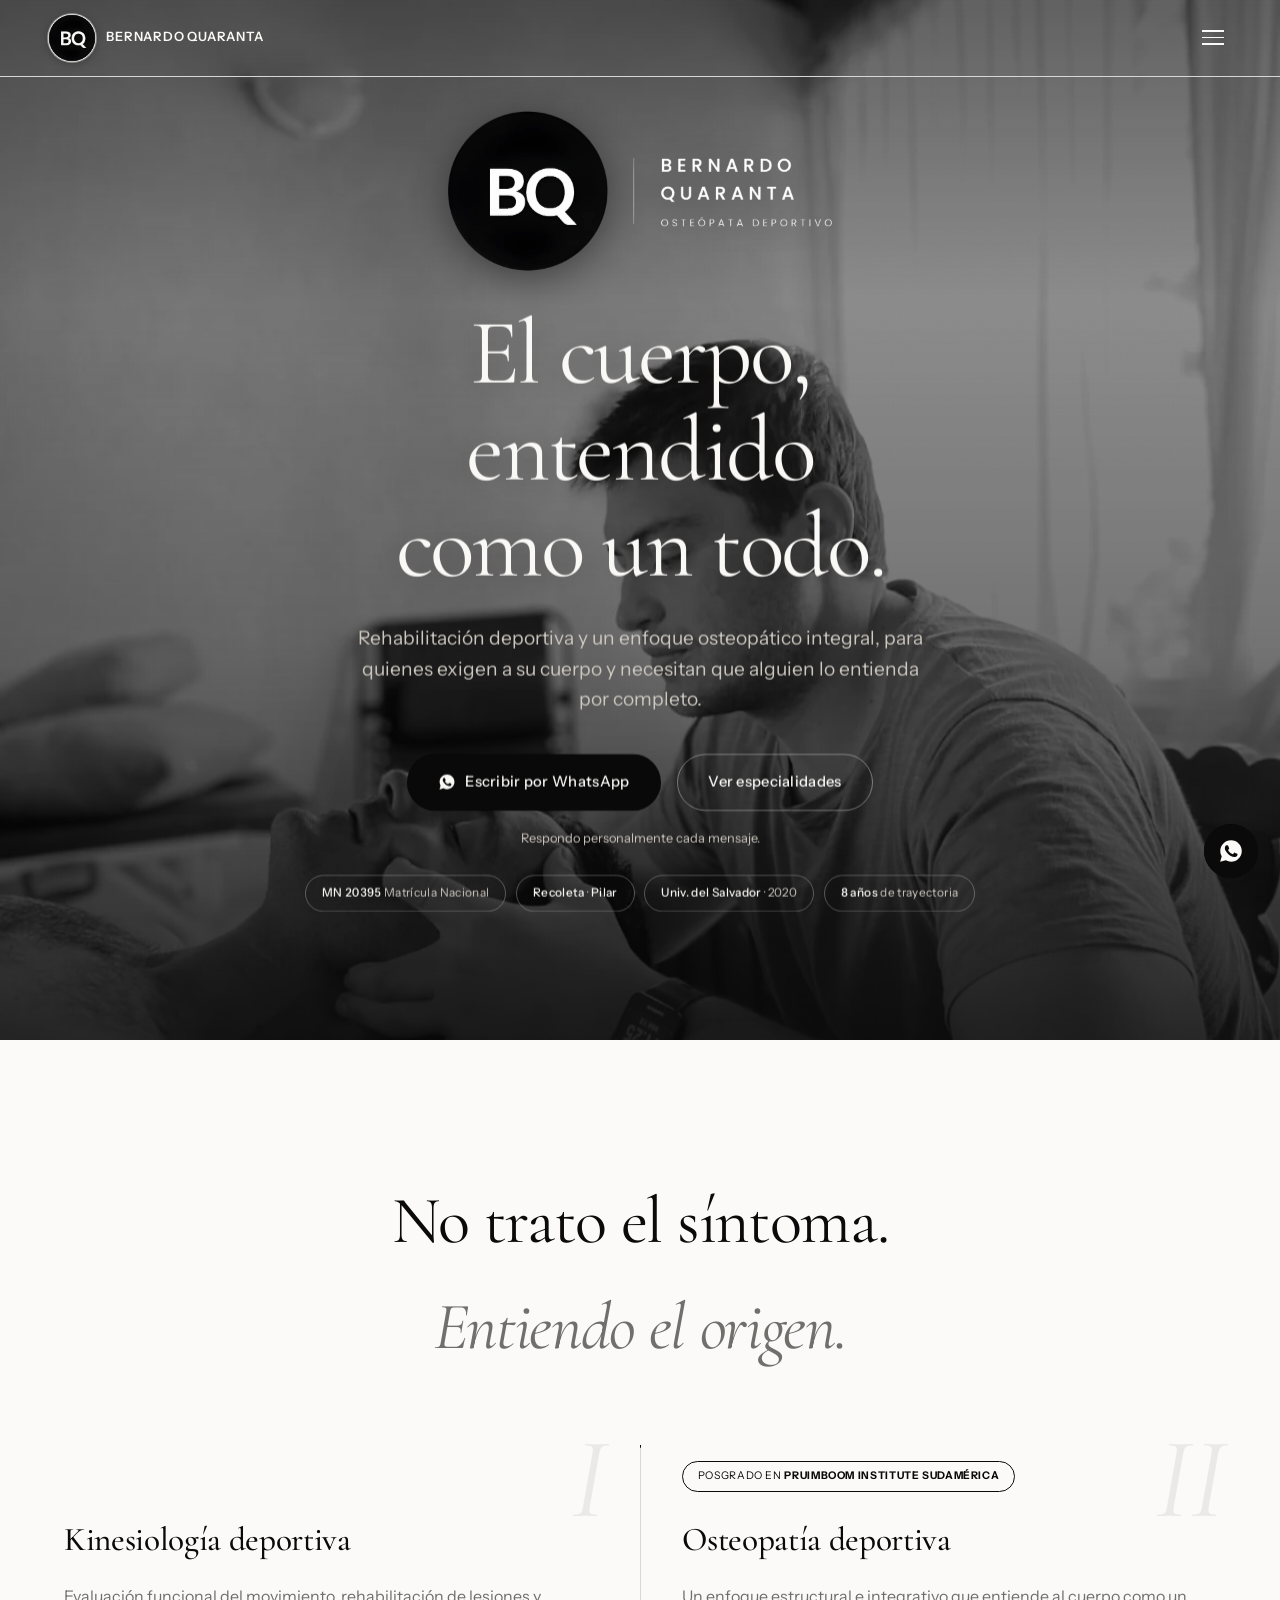
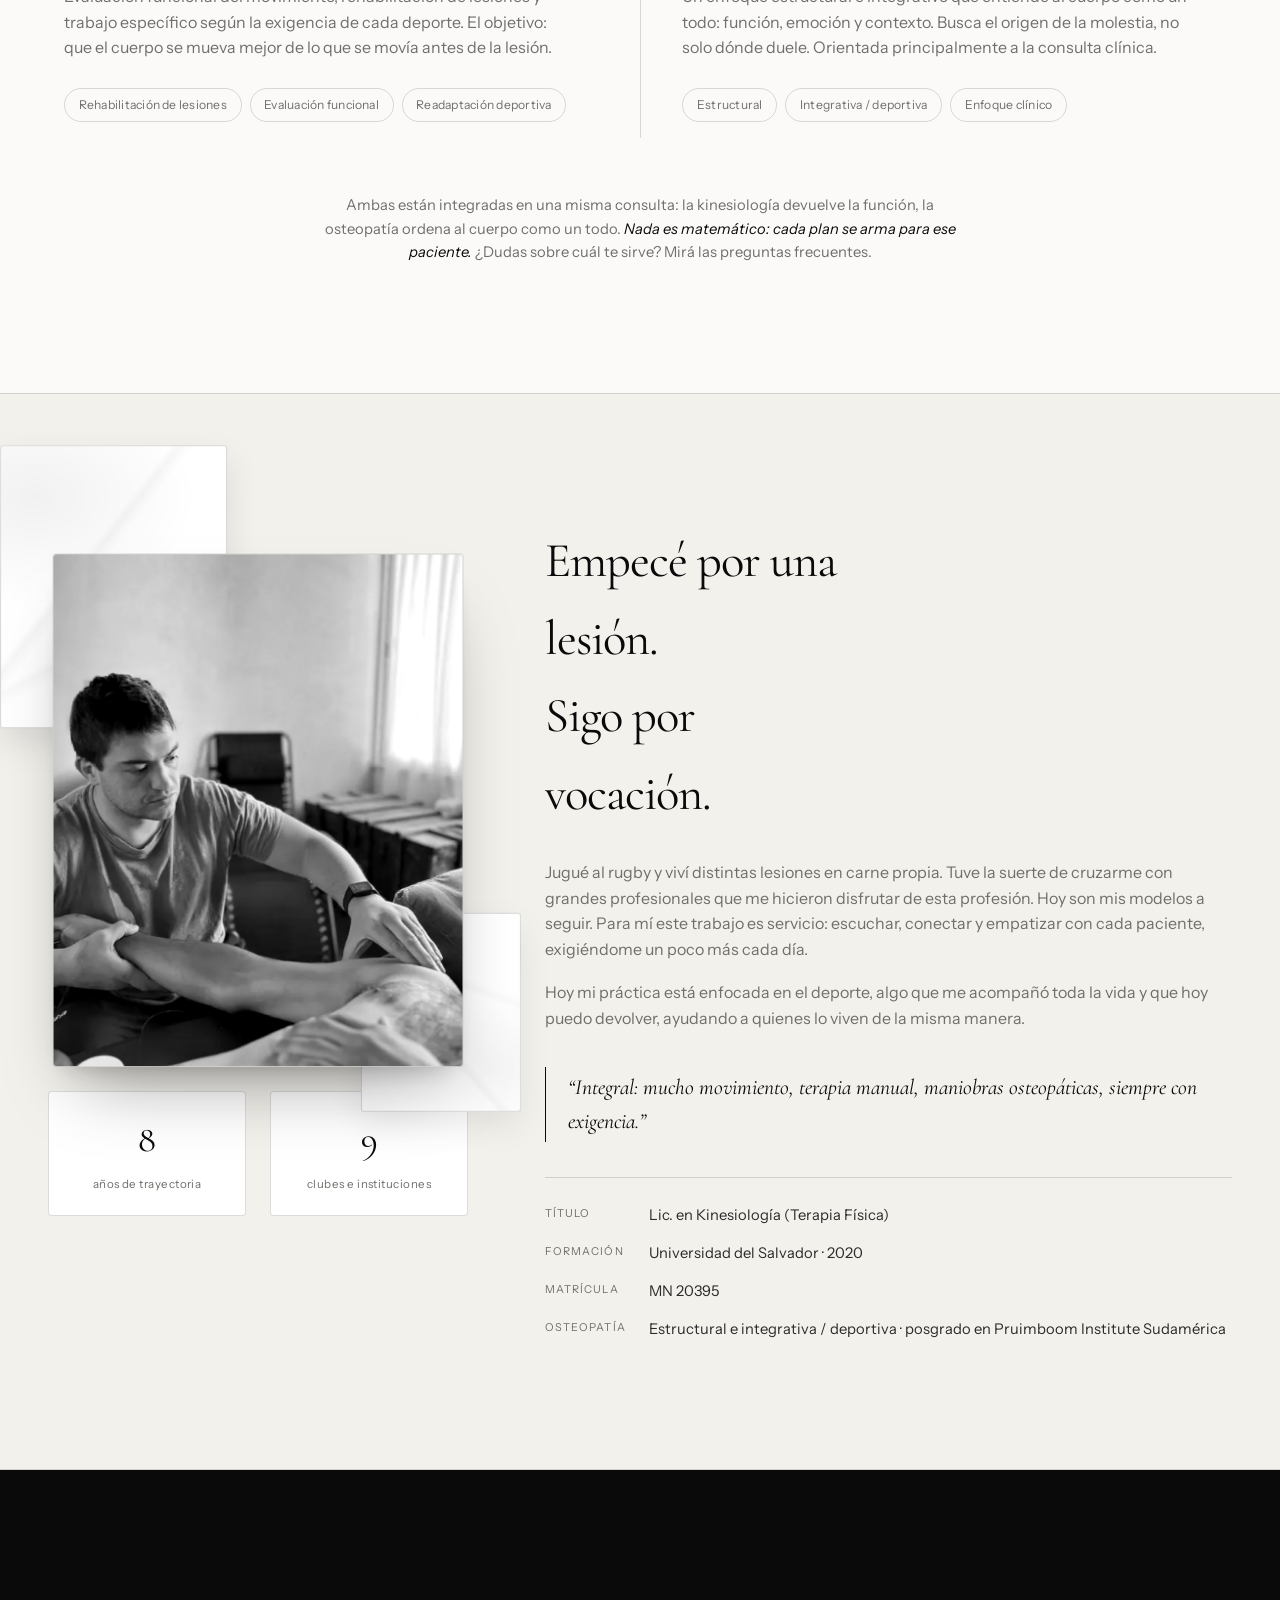
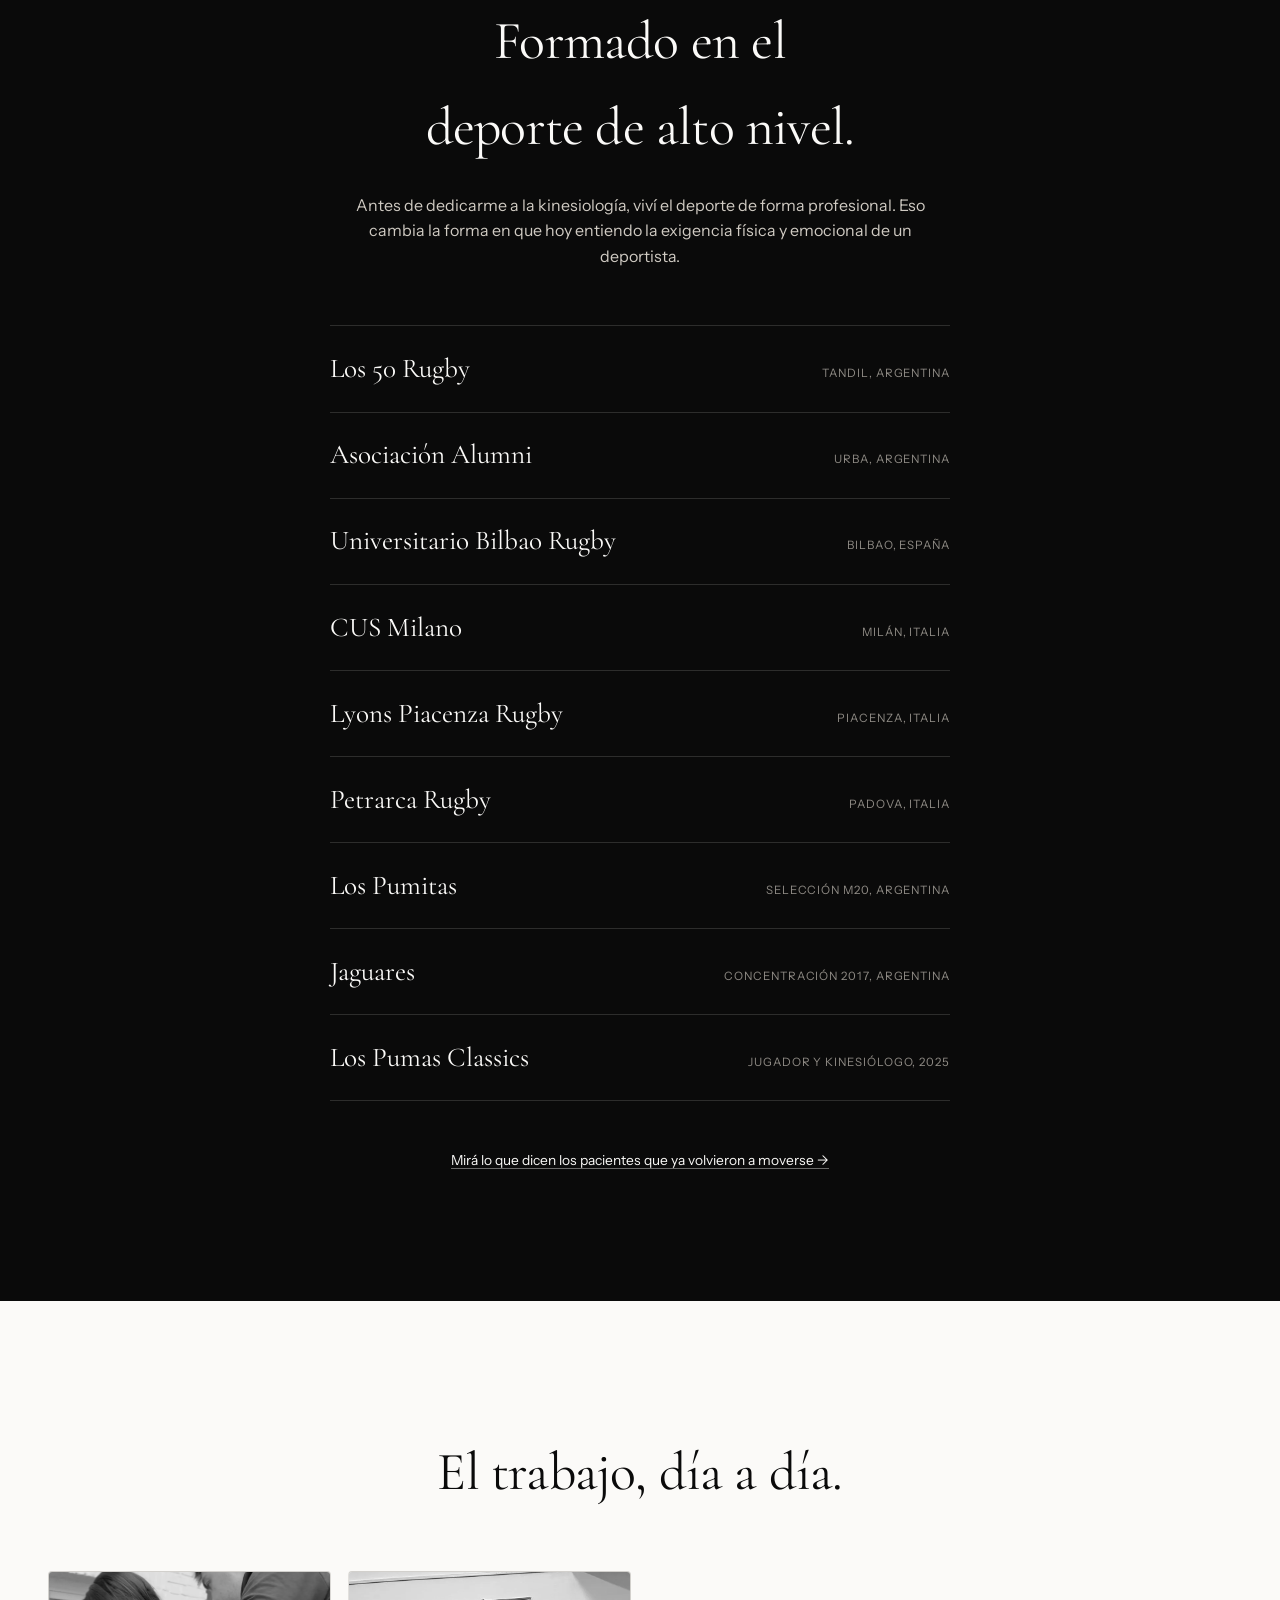
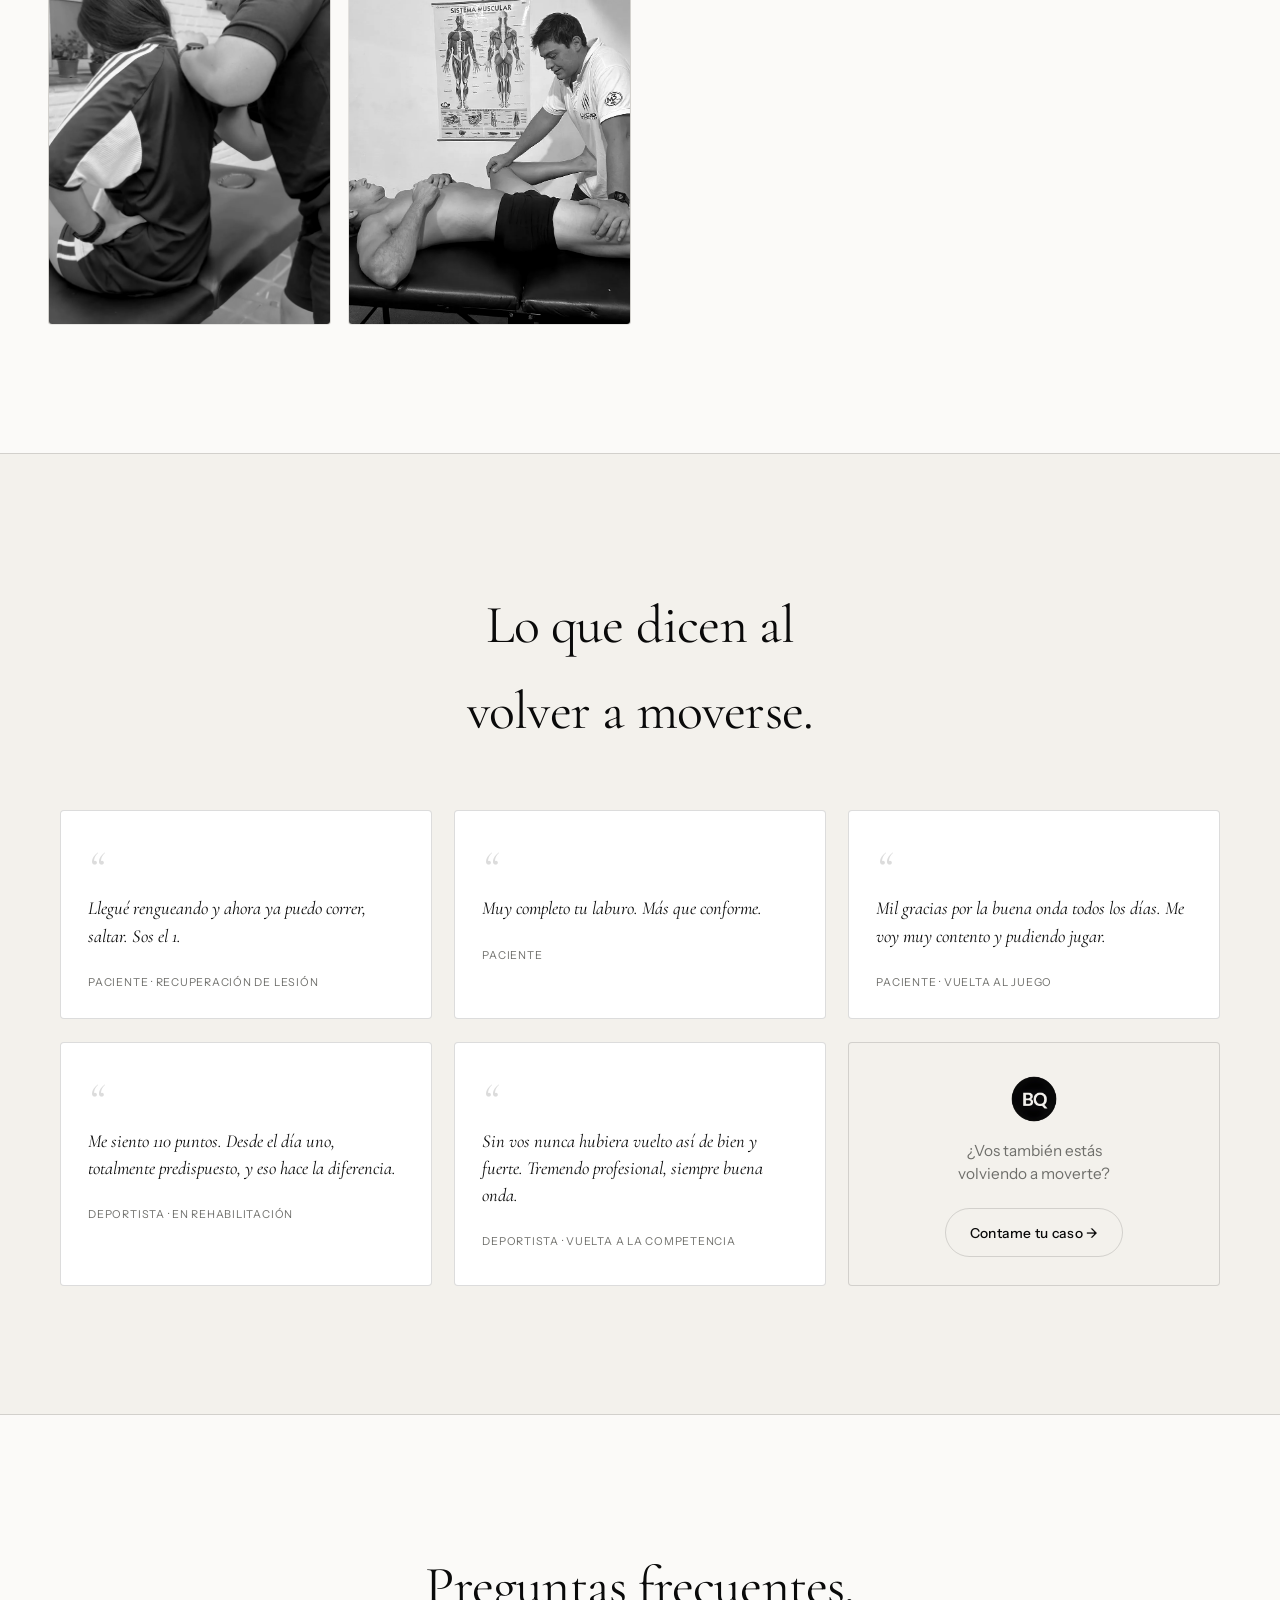
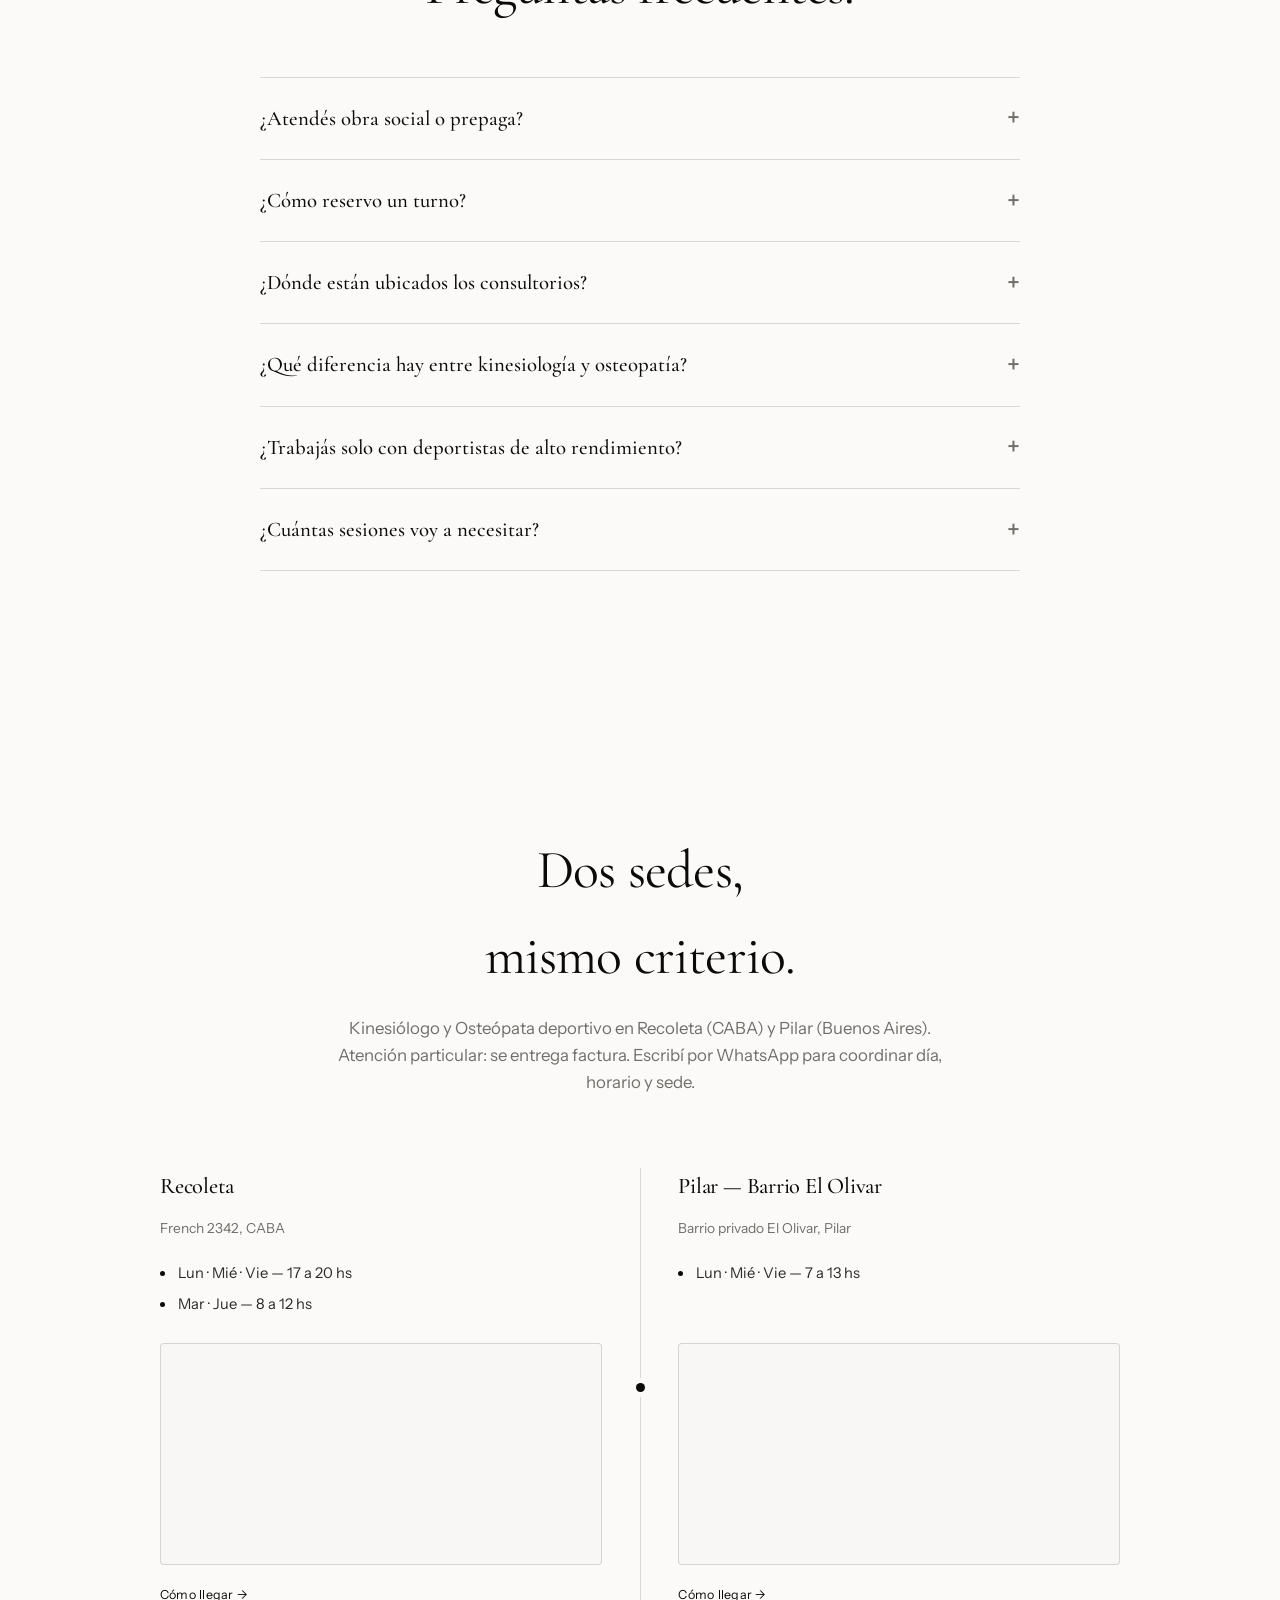
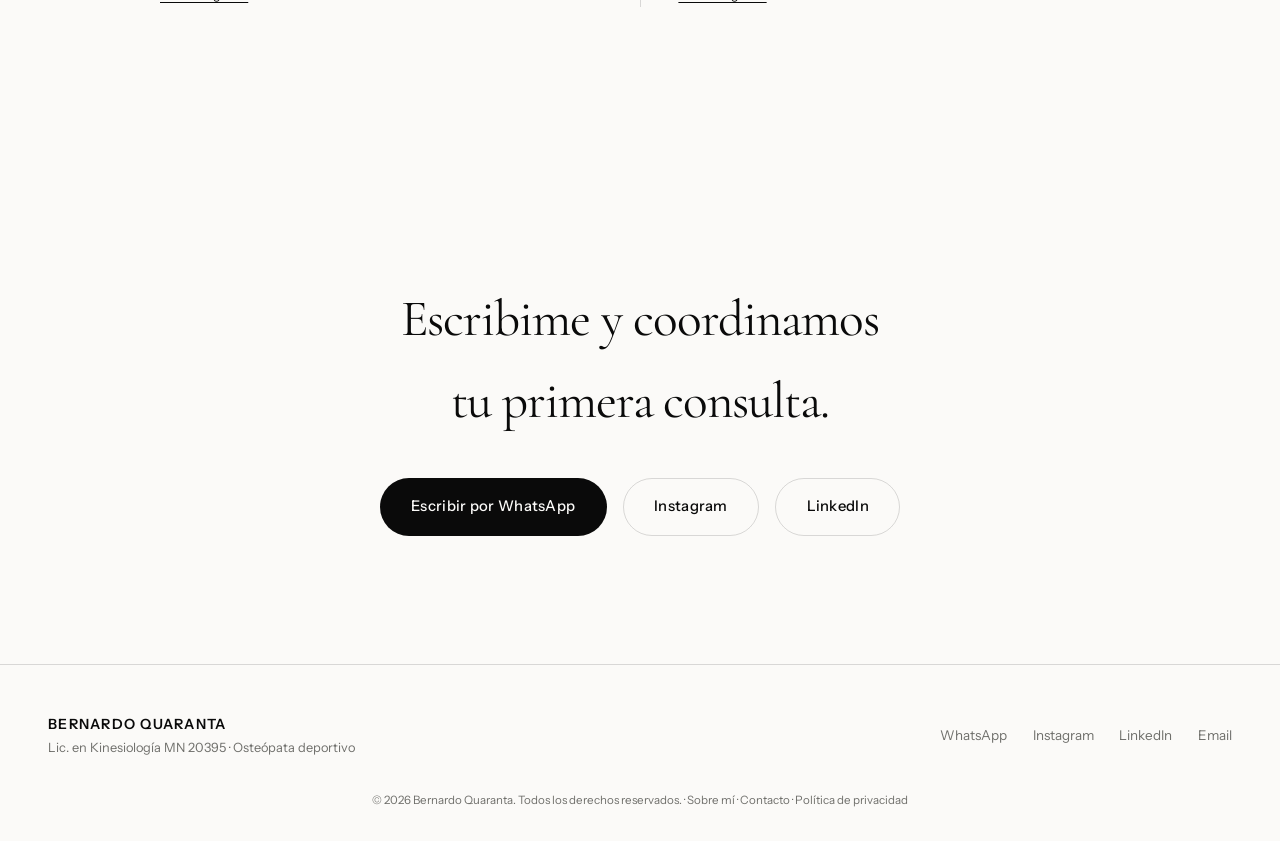
==== index.html @ 6a80d73a "Suma Los Pumas Classics a la FAQ, ícono de iOS y vista previa de WhatsApp - FAQ "¿Trabajás solo con " ====
<!DOCTYPE html>
<html lang="es-AR">
<head>
<meta charset="UTF-8" />
<meta name="viewport" content="width=device-width, initial-scale=1.0" />
<title>Kinesiólogo y Osteópata Deportivo en Recoleta y Pilar | Bernardo Quaranta</title>
<meta name="description" content="Kinesiólogo y Osteópata deportivo en Recoleta (CABA) y Pilar. Lic. Bernardo Quaranta, MN 20395 — rehabilitación y evaluación funcional para deportistas." />
<link rel="canonical" href="https://bernardoquaranta.com.ar/" />

<meta property="og:type" content="website" />
<meta property="og:site_name" content="Bernardo Quaranta" />
<meta property="og:locale" content="es_AR" />
<meta property="og:url" content="https://bernardoquaranta.com.ar/" />
<meta property="og:title" content="Kinesiólogo y Osteópata Deportivo en Recoleta y Pilar | Bernardo Quaranta" />
<meta property="og:description" content="Kinesiólogo y Osteópata deportivo en Recoleta (CABA) y Pilar. Lic. Bernardo Quaranta, MN 20395 — rehabilitación y evaluación funcional para deportistas." />
<meta property="og:image" content="https://bernardoquaranta.com.ar/assets/img/bernardo-quaranta-kinesiologo-osteopata-portada.jpg" />
<meta property="og:image:width" content="1200" />
<meta property="og:image:height" content="630" />
<meta property="og:image:alt" content="Bernardo Quaranta — Kinesiología y Osteopatía" />
<meta name="twitter:card" content="summary_large_image" />
<meta name="twitter:title" content="Kinesiólogo y Osteópata Deportivo en Recoleta y Pilar | Bernardo Quaranta" />
<meta name="twitter:description" content="Kinesiólogo y Osteópata deportivo en Recoleta (CABA) y Pilar. Rehabilitación y evaluación funcional para deportistas." />
<meta name="twitter:image" content="https://bernardoquaranta.com.ar/assets/img/bernardo-quaranta-kinesiologo-osteopata-portada.jpg" />

<link rel="icon" type="image/webp" href="assets/img/bernardo-quaranta-logo.webp?v=20260828i" />
<link rel="apple-touch-icon" href="assets/img/apple-touch-icon.png?v=20260828i" />
<link rel="manifest" href="manifest.json" />
<meta name="theme-color" content="#fbfaf8" />
<meta name="apple-mobile-web-app-title" content="Bernardo Quaranta" />
<meta name="apple-mobile-web-app-capable" content="yes" />
<meta name="mobile-web-app-capable" content="yes" />

<link rel="preconnect" href="https://fonts.googleapis.com" />
<link rel="preconnect" href="https://fonts.gstatic.com" crossorigin />
<link href="https://fonts.googleapis.com/css2?family=Cormorant+Garamond:ital,wght@0,300;0,400;0,500;0,600;1,400&family=Instrument+Sans:wght@400;500;600&display=swap" rel="stylesheet" />

<link rel="stylesheet" href="styles.css?v=20260828i" />
<script>document.documentElement.classList.add("has-js");</script>

<script type="application/ld+json">
{
  "@context": "https://schema.org",
  "@graph": [
    {
      "@type": "Person",
      "@id": "https://bernardoquaranta.com.ar/#bernardo",
      "name": "Bernardo Quaranta",
      "jobTitle": "Kinesiólogo · Osteópata deportivo",
      "url": "https://bernardoquaranta.com.ar/",
      "image": "https://bernardoquaranta.com.ar/assets/img/kinesiologo-bernardo-quaranta-consultorio.webp",
      "alumniOf": { "@type": "CollegeOrUniversity", "name": "Universidad del Salvador" },
      "knowsAbout": ["Kinesiología deportiva", "Osteopatía deportiva", "Rehabilitación de lesiones deportivas", "Evaluación funcional del movimiento"],
      "sameAs": [
        "https://instagram.com/lic.bquaranta",
        "https://ar.linkedin.com/in/bernardo-quaranta-87b6651bb"
      ]
    },
    {
      "@type": "MedicalBusiness",
      "@id": "https://bernardoquaranta.com.ar/#recoleta",
      "name": "Bernardo Quaranta — Kinesiología y Osteopatía (Recoleta)",
      "image": "https://bernardoquaranta.com.ar/assets/img/bernardo-quaranta-kinesiologo-osteopata-portada.jpg",
      "url": "https://bernardoquaranta.com.ar/",
      "telephone": "+5492494015851",
      "email": "Bernardoquaranta7@gmail.com",
      "priceRange": "$$",
      "medicalSpecialty": "PhysicalTherapy",
      "founder": { "@id": "https://bernardoquaranta.com.ar/#bernardo" },
      "contactPoint": {
        "@type": "ContactPoint",
        "telephone": "+5492494015851",
        "email": "Bernardoquaranta7@gmail.com",
        "contactType": "customer service",
        "areaServed": "AR",
        "availableLanguage": "Spanish"
      },
      "areaServed": ["Recoleta", "CABA", "Ciudad Autónoma de Buenos Aires"],
      "address": {
        "@type": "PostalAddress",
        "streetAddress": "French 2342",
        "addressLocality": "Recoleta, Buenos Aires",
        "addressCountry": "AR"
      },
      "openingHoursSpecification": [
        { "@type": "OpeningHoursSpecification", "dayOfWeek": ["Monday", "Wednesday", "Friday"], "opens": "17:00", "closes": "20:00" },
        { "@type": "OpeningHoursSpecification", "dayOfWeek": ["Tuesday", "Thursday"], "opens": "08:00", "closes": "12:00" }
      ]
    },
    {
      "@type": "MedicalBusiness",
      "@id": "https://bernardoquaranta.com.ar/#pilar",
      "name": "Bernardo Quaranta — Kinesiología y Osteopatía (Pilar)",
      "image": "https://bernardoquaranta.com.ar/assets/img/bernardo-quaranta-kinesiologo-osteopata-portada.jpg",
      "url": "https://bernardoquaranta.com.ar/",
      "telephone": "+5492494015851",
      "email": "Bernardoquaranta7@gmail.com",
      "priceRange": "$$",
      "medicalSpecialty": "PhysicalTherapy",
      "founder": { "@id": "https://bernardoquaranta.com.ar/#bernardo" },
      "contactPoint": {
        "@type": "ContactPoint",
        "telephone": "+5492494015851",
        "email": "Bernardoquaranta7@gmail.com",
        "contactType": "customer service",
        "areaServed": "AR",
        "availableLanguage": "Spanish"
      },
      "areaServed": ["Pilar", "Provincia de Buenos Aires"],
      "address": {
        "@type": "PostalAddress",
        "streetAddress": "Barrio privado El Olivar",
        "addressLocality": "Pilar, Buenos Aires",
        "addressCountry": "AR"
      },
      "openingHoursSpecification": [
        { "@type": "OpeningHoursSpecification", "dayOfWeek": ["Monday", "Wednesday", "Friday"], "opens": "07:00", "closes": "13:00" }
      ]
    },
    {
      "@type": "FAQPage",
      "mainEntity": [
        {
          "@type": "Question",
          "name": "¿Atendés obra social o prepaga?",
          "acceptedAnswer": { "@type": "Answer", "text": "La atención es particular y se entrega factura, para que puedas presentarla a tu obra social o prepaga y gestionar el reintegro correspondiente." }
        },
        {
          "@type": "Question",
          "name": "¿Cómo reservo un turno?",
          "acceptedAnswer": { "@type": "Answer", "text": "Escribiendo por WhatsApp. Coordinamos día, horario y sede — Recoleta o Pilar — según tu disponibilidad." }
        },
        {
          "@type": "Question",
          "name": "¿Dónde están ubicados los consultorios?",
          "acceptedAnswer": { "@type": "Answer", "text": "En Recoleta (French 2342, CABA) y en Pilar (Barrio privado El Olivar, Buenos Aires). Coordinamos la sede según tu conveniencia." }
        },
        {
          "@type": "Question",
          "name": "¿Qué diferencia hay entre kinesiología y osteopatía?",
          "acceptedAnswer": { "@type": "Answer", "text": "La kinesiología trabaja la rehabilitación funcional del movimiento. La osteopatía aborda el cuerpo como un todo, buscando el origen de la molestia más allá de dónde duele. En la consulta se integran ambas." }
        },
        {
          "@type": "Question",
          "name": "¿Trabajás solo con deportistas de alto rendimiento?",
          "acceptedAnswer": { "@type": "Answer", "text": "No. La mayoría de mis pacientes son deportistas amateurs que quieren volver a entrenar y competir sin dolor, aunque también trabajé con clubes como CUS Milano y Petrarca Rugby, y hoy soy kinesiólogo de Los Pumas Classics." }
        },
        {
          "@type": "Question",
          "name": "¿Cuántas sesiones voy a necesitar?",
          "acceptedAnswer": { "@type": "Answer", "text": "Depende de la lesión y del objetivo de cada paciente. Se define en la primera consulta, armando un plan personalizado — nada es matemático." }
        }
      ]
    }
  ]
}
</script>
</head>
<body>

<div class="grain" aria-hidden="true"></div>

<header class="nav" data-nav>
  <a href="#top" class="nav-brand">
    <span class="nav-mark-wrap"><img class="nav-mark" src="assets/img/bernardo-quaranta-logo.webp" alt="" aria-hidden="true" width="48" height="48" /></span>
    <span>Bernardo Quaranta</span>
  </a>
  <nav class="nav-links" data-nav-links>
    <div class="nav-links-track">
      <a href="#disciplinas">Especialidades</a>
      <a href="#sobre-mi">Sobre mí</a>
      <a href="#trayectoria">Trayectoria</a>
      <a href="#en-accion">En acción</a>
      <a href="#testimonios">Testimonios</a>
      <a href="#preguntas">Preguntas</a>
      <a href="#consultorio">Consultorio</a>
    </div>
  </nav>
  <a class="btn btn-primary nav-cta" data-whatsapp-link href="https://wa.me/5492494015851?text=Hola%20Bernardo%2C%20te%20escribo%20desde%20tu%20web%20para%20consultar%20por%20un%20turno." target="_blank" rel="noopener">Escribir por WhatsApp</a>
  <button class="nav-burger" data-nav-toggle aria-label="Abrir menú" aria-expanded="false">
    <span></span><span></span><span></span>
  </button>
</header>

<main id="top">

  <!-- ============ HERO ============ -->
  <section class="hero" id="hero">
    <div class="hero-media" aria-hidden="true">
      <div class="hero-photo-intro">
        <img class="hero-photo" src="assets/img/kinesiologo-osteopata-deportivo-buenos-aires.webp" alt="" />
      </div>
      <div class="hero-scrim"></div>
    </div>

    <div class="hero-inner">
      <div class="hero-seal">
        <img src="assets/img/bernardo-quaranta-logo-full.webp" alt="Bernardo Quaranta — Osteópata Deportivo" width="1200" height="499" />
      </div>
      <h1 class="hero-title reveal" data-split="words">El cuerpo, entendido<br>como un todo.</h1>
      <p class="hero-sub reveal">Rehabilitación deportiva y un enfoque osteopático integral, para quienes exigen a su cuerpo y necesitan que alguien lo entienda por completo.</p>

      <div class="hero-actions reveal">
        <a class="btn btn-primary btn-lg" data-whatsapp-link href="https://wa.me/5492494015851?text=Hola%20Bernardo%2C%20te%20escribo%20desde%20tu%20web%20para%20consultar%20por%20un%20turno." target="_blank" rel="noopener">
          <svg viewBox="0 0 24 24" width="18" height="18" fill="currentColor" aria-hidden="true"><path d="M12.04 2C6.58 2 2.13 6.45 2.13 11.91c0 1.75.46 3.46 1.32 4.96L2 22l5.25-1.38a9.9 9.9 0 0 0 4.79 1.22h.01c5.46 0 9.91-4.45 9.91-9.91C21.96 6.45 17.5 2 12.04 2Zm5.8 14.1c-.24.68-1.4 1.32-1.93 1.4-.5.08-1.13.11-1.82-.11-.42-.13-.96-.31-1.65-.6-2.9-1.25-4.8-4.18-4.94-4.37-.14-.19-1.18-1.57-1.18-3 0-1.42.75-2.12 1.02-2.41.27-.29.58-.36.78-.36.2 0 .39 0 .56.01.18.01.42-.07.65.5.24.58.82 2 .89 2.15.07.15.12.32.02.51-.1.19-.15.31-.3.48-.15.17-.31.38-.44.51-.15.15-.3.31-.13.6.17.29.75 1.24 1.61 2 1.11.99 2.04 1.3 2.33 1.44.29.15.46.13.63-.08.17-.2.72-.84.91-1.13.19-.29.38-.24.63-.14.26.1 1.64.77 1.92.91.29.15.48.22.55.34.07.13.07.72-.17 1.4Z"/></svg>
          Escribir por WhatsApp
        </a>
        <a class="btn btn-ghost btn-lg" href="#disciplinas">Ver especialidades</a>
      </div>
      <p class="hero-response reveal">Respondo personalmente cada mensaje.</p>

      <div class="hero-badges reveal">
        <span><strong>MN 20395</strong> Matrícula Nacional</span>
        <span><strong>Recoleta</strong> · <strong>Pilar</strong></span>
        <span><strong>Univ. del Salvador</strong> · 2020</span>
        <span><strong>8 años</strong> de trayectoria</span>
      </div>
    </div>
  </section>

  <!-- ============ PILARES: KINESIOLOGÍA / OSTEOPATÍA ============ -->
  <section class="pillars" id="disciplinas">
    <h2 class="pillars-title reveal" data-split="words">No trato el síntoma.<br><em>Entiendo el origen.</em></h2>

    <div class="diptych">
      <div class="spine" aria-hidden="true">
        <span class="spine-track"></span>
        <span class="spine-line" data-spine-line></span>
        <span class="spine-joint" data-spine-joint></span>
      </div>

      <article class="pane reveal">
        <span class="pane-numeral" aria-hidden="true">I</span>
        <span class="pane-badge pane-badge-spacer" aria-hidden="true">&nbsp;</span>
        <h3>Kinesiología deportiva</h3>
        <p>Evaluación funcional del movimiento, rehabilitación de lesiones y trabajo específico según la exigencia de cada deporte. El objetivo: que el cuerpo se mueva mejor de lo que se movía antes de la lesión.</p>
        <ul class="pane-tags">
          <li>Rehabilitación de lesiones</li>
          <li>Evaluación funcional</li>
          <li>Readaptación deportiva</li>
        </ul>
      </article>

      <article class="pane reveal">
        <span class="pane-numeral" aria-hidden="true">II</span>
        <span class="pane-badge">Posgrado en <strong>Pruimboom Institute Sudamérica</strong></span>
        <h3>Osteopatía deportiva</h3>
        <p>Un enfoque estructural e integrativo que entiende al cuerpo como un todo: función, emoción y contexto. Busca el origen de la molestia, no solo dónde duele. Orientada principalmente a la consulta clínica.</p>
        <ul class="pane-tags">
          <li>Estructural</li>
          <li>Integrativa / deportiva</li>
          <li>Enfoque clínico</li>
        </ul>
      </article>
    </div>

    <p class="pillars-note reveal">Ambas están integradas en una misma consulta: la kinesiología devuelve la función, la osteopatía ordena al cuerpo como un todo. <em>Nada es matemático: cada plan se arma para ese paciente.</em> ¿Dudas sobre cuál te sirve? <a href="#preguntas">Mirá las preguntas frecuentes</a>.</p>
  </section>

  <!-- ============ SOBRE MÍ ============ -->
  <section class="about" id="sobre-mi">
    <div class="about-media reveal">
      <div class="about-photo-wrap">
        <span class="about-deco about-deco-a" aria-hidden="true"></span>
        <span class="about-deco about-deco-b" aria-hidden="true"></span>
        <div class="about-photo">
          <img src="assets/img/kinesiologo-bernardo-quaranta-consultorio.webp" alt="Bernardo Quaranta atendiendo a un paciente" loading="lazy" />
        </div>
      </div>
      <div class="about-stats">
        <div class="stat" data-count-to="8"><span class="stat-num">0</span><span class="stat-label">años de trayectoria</span></div>
        <div class="stat" data-count-to="9"><span class="stat-num">0</span><span class="stat-label">clubes e instituciones</span></div>
      </div>
    </div>

    <div class="about-copy">
      <h2 class="reveal" data-split="words">Empecé por una lesión.<br>Sigo por vocación.</h2>
      <p class="reveal">Jugué al rugby y viví distintas lesiones en carne propia. Tuve la suerte de cruzarme con grandes profesionales que me hicieron disfrutar de esta profesión. Hoy son mis modelos a seguir. Para mí este trabajo es servicio: escuchar, conectar y empatizar con cada paciente, exigiéndome un poco más cada día.</p>
      <p class="reveal">Hoy mi práctica está enfocada en el deporte, algo que me acompañó toda la vida y que hoy puedo devolver, ayudando a quienes lo viven de la misma manera.</p>

      <blockquote class="pull-quote reveal">
        “Integral: mucho movimiento, terapia manual, maniobras osteopáticas, siempre con exigencia.”
      </blockquote>

      <ul class="credentials-list reveal">
        <li><span>Título</span> Lic. en Kinesiología (Terapia Física)</li>
        <li><span>Formación</span> Universidad del Salvador · 2020</li>
        <li><span>Matrícula</span> MN 20395</li>
        <li><span>Osteopatía</span> Estructural e integrativa / deportiva · posgrado en Pruimboom Institute Sudamérica</li>
      </ul>
    </div>
  </section>

  <!-- ============ TRAYECTORIA DEPORTIVA ============ -->
  <section class="trayectoria" id="trayectoria">
    <div class="trayectoria-bg" aria-hidden="true"></div>
    <div class="trayectoria-inner">
      <h2 class="section-title reveal" data-split="words">Formado en el deporte de alto nivel.</h2>
      <p class="trayectoria-lead reveal">Antes de dedicarme a la kinesiología, viví el deporte de forma profesional. Eso cambia la forma en que hoy entiendo la exigencia física y emocional de un deportista.</p>

      <ol class="clubs-list">
        <li class="reveal"><span class="club-name">Los 50 Rugby</span><span class="club-place">Tandil, Argentina</span></li>
        <li class="reveal"><span class="club-name">Asociación Alumni</span><span class="club-place">URBA, Argentina</span></li>
        <li class="reveal"><span class="club-name">Universitario Bilbao Rugby</span><span class="club-place">Bilbao, España</span></li>
        <li class="reveal"><span class="club-name">CUS Milano</span><span class="club-place">Milán, Italia</span></li>
        <li class="reveal"><span class="club-name">Lyons Piacenza Rugby</span><span class="club-place">Piacenza, Italia</span></li>
        <li class="reveal"><span class="club-name">Petrarca Rugby</span><span class="club-place">Padova, Italia</span></li>
        <li class="reveal"><span class="club-name">Los Pumitas</span><span class="club-place">Selección M20, Argentina</span></li>
        <li class="reveal"><span class="club-name">Jaguares</span><span class="club-place">Concentración 2017, Argentina</span></li>
        <li class="reveal"><span class="club-name">Los Pumas Classics</span><span class="club-place">Jugador y Kinesiólogo, 2025</span></li>
      </ol>

      <a class="trayectoria-cta reveal" href="#testimonios">Mirá lo que dicen los pacientes que ya volvieron a moverse →</a>
    </div>
  </section>

  <!-- ============ EN ACCIÓN ============ -->
  <section class="gallery" id="en-accion">
    <h2 class="section-title reveal" data-split="words">El trabajo, día a día.</h2>
    <div class="mosaic">
      <figure class="m-item reveal"><div class="m-photo"><img src="assets/img/kinesiologia-deportiva-tratamiento-hombro.webp" alt="Bernardo Quaranta tratando el hombro de una paciente" loading="lazy" /></div></figure>
      <figure class="m-item reveal"><div class="m-photo"><img src="assets/img/evaluacion-funcional-cadera-kinesiologia.webp" alt="Bernardo Quaranta evaluando la cadera de un paciente, junto a un afiche del sistema muscular" loading="lazy" /></div></figure>
      <figure class="m-item reveal"><div class="m-photo"><img src="assets/img/readaptacion-deportiva-banda-elastica.webp" alt="Ejercicio de readaptación con banda elástica" loading="lazy" /></div></figure>
      <figure class="m-item reveal"><div class="m-photo"><img src="assets/img/entrenamiento-fuerza-gimnasio.webp" alt="Trabajo de fuerza en gimnasio" loading="lazy" /></div></figure>
    </div>
  </section>

  <!-- ============ TESTIMONIOS ============ -->
  <section class="testimonios" id="testimonios">
    <h2 class="section-title reveal" data-split="words">Lo que dicen al volver a moverse.</h2>
    <div class="quotes-grid">
      <blockquote class="quote-card reveal">
        <span class="quote-mark" aria-hidden="true">&ldquo;</span>
        <p>Llegué rengueando y ahora ya puedo correr, saltar. Sos el 1.</p>
        <footer>Paciente · recuperación de lesión</footer>
      </blockquote>
      <blockquote class="quote-card reveal">
        <span class="quote-mark" aria-hidden="true">&ldquo;</span>
        <p>Muy completo tu laburo. Más que conforme.</p>
        <footer>Paciente</footer>
      </blockquote>
      <blockquote class="quote-card reveal">
        <span class="quote-mark" aria-hidden="true">&ldquo;</span>
        <p>Mil gracias por la buena onda todos los días. Me voy muy contento y pudiendo jugar.</p>
        <footer>Paciente · vuelta al juego</footer>
      </blockquote>
      <blockquote class="quote-card reveal">
        <span class="quote-mark" aria-hidden="true">&ldquo;</span>
        <p>Me siento 110 puntos. Desde el día uno, totalmente predispuesto, y eso hace la diferencia.</p>
        <footer>Deportista · en rehabilitación</footer>
      </blockquote>
      <blockquote class="quote-card reveal">
        <span class="quote-mark" aria-hidden="true">&ldquo;</span>
        <p>Sin vos nunca hubiera vuelto así de bien y fuerte. Tremendo profesional, siempre buena onda.</p>
        <footer>Deportista · vuelta a la competencia</footer>
      </blockquote>
      <div class="quote-card quote-card-cta reveal">
        <span class="quote-cta-mark" aria-hidden="true"><img src="assets/img/bernardo-quaranta-logo.webp" alt="" width="46" height="46" /></span>
        <p>¿Vos también estás volviendo a moverte?</p>
        <a class="btn btn-ghost" data-whatsapp-link href="https://wa.me/5492494015851?text=Hola%20Bernardo%2C%20te%20escribo%20desde%20tu%20web%20para%20consultar%20por%20un%20turno." target="_blank" rel="noopener">Contame tu caso →</a>
      </div>
    </div>
  </section>

  <!-- ============ PREGUNTAS FRECUENTES ============ -->
  <section class="faq" id="preguntas">
    <h2 class="section-title reveal" data-split="words">Preguntas frecuentes.</h2>
    <div class="faq-list">
      <details class="faq-item reveal">
        <summary>¿Atendés obra social o prepaga?</summary>
        <div class="faq-body"><p>La atención es particular y se entrega factura, para que puedas presentarla a tu obra social o prepaga y gestionar el reintegro correspondiente.</p></div>
      </details>
      <details class="faq-item reveal">
        <summary>¿Cómo reservo un turno?</summary>
        <div class="faq-body"><p>Escribiendo por WhatsApp. Coordinamos día, horario y sede — Recoleta o Pilar — según tu disponibilidad.</p></div>
      </details>
      <details class="faq-item reveal">
        <summary>¿Dónde están ubicados los consultorios?</summary>
        <div class="faq-body"><p>En Recoleta (French 2342, CABA) y en Pilar (Barrio privado El Olivar, Buenos Aires). Coordinamos la sede según tu conveniencia.</p></div>
      </details>
      <details class="faq-item reveal">
        <summary>¿Qué diferencia hay entre kinesiología y osteopatía?</summary>
        <div class="faq-body"><p>La kinesiología trabaja la rehabilitación funcional del movimiento. La osteopatía aborda el cuerpo como un todo, buscando el origen de la molestia más allá de dónde duele. En la consulta se integran ambas.</p></div>
      </details>
      <details class="faq-item reveal">
        <summary>¿Trabajás solo con deportistas de alto rendimiento?</summary>
        <div class="faq-body"><p>No. La mayoría de mis pacientes son deportistas amateurs que quieren volver a entrenar y competir sin dolor, aunque también trabajé con clubes como CUS Milano y Petrarca Rugby, y hoy soy kinesiólogo de Los Pumas Classics.</p></div>
      </details>
      <details class="faq-item reveal">
        <summary>¿Cuántas sesiones voy a necesitar?</summary>
        <div class="faq-body"><p>Depende de la lesión y del objetivo de cada paciente. Se define en la primera consulta, armando un plan personalizado — nada es matemático.</p></div>
      </details>
    </div>
  </section>

  <!-- ============ CONSULTORIO ============ -->
  <section class="consultorio" id="consultorio">
    <h2 class="section-title reveal" data-split="words">Dos sedes, mismo criterio.</h2>
    <p class="consultorio-lead reveal">Kinesiólogo y Osteópata deportivo en Recoleta (CABA) y Pilar (Buenos Aires). Atención particular: se entrega factura. Escribí por WhatsApp para coordinar día, horario y sede.</p>

    <div class="duo">
      <div class="duo-divider" aria-hidden="true"></div>
      <div class="duo-pane reveal">
        <h3>Recoleta</h3>
        <p class="loc-address">French 2342, CABA</p>
        <ul>
          <li>Lun · Mié · Vie — 17 a 20 hs</li>
          <li>Mar · Jue — 8 a 12 hs</li>
        </ul>
        <div class="loc-map">
          <iframe src="https://maps.google.com/maps?q=French%202342%2C%20Recoleta%2C%20Buenos%20Aires&t=&z=15&ie=UTF8&iwloc=&output=embed" title="Mapa del consultorio en French 2342, Recoleta" loading="lazy" referrerpolicy="no-referrer-when-downgrade"></iframe>
        </div>
        <a class="map-link" href="https://www.google.com/maps/search/?api=1&amp;query=French%202342%2C%20Recoleta%2C%20Buenos%20Aires" target="_blank" rel="noopener">Cómo llegar →</a>
      </div>
      <div class="duo-pane reveal">
        <h3>Pilar — Barrio El Olivar</h3>
        <p class="loc-address">Barrio privado El Olivar, Pilar</p>
        <ul>
          <li>Lun · Mié · Vie — 7 a 13 hs</li>
        </ul>
        <div class="loc-map">
          <iframe src="https://maps.google.com/maps?q=Barrio%20El%20Olivar%2C%20Pilar%2C%20Buenos%20Aires&t=&z=13&ie=UTF8&iwloc=&output=embed" title="Mapa del consultorio en Barrio El Olivar, Pilar" loading="lazy" referrerpolicy="no-referrer-when-downgrade"></iframe>
        </div>
        <a class="map-link" href="https://www.google.com/maps/search/?api=1&amp;query=Barrio%20El%20Olivar%2C%20Pilar%2C%20Buenos%20Aires" target="_blank" rel="noopener">Cómo llegar →</a>
      </div>
    </div>
  </section>

  <!-- ============ CTA FINAL ============ -->
  <section class="cta-final" id="contacto">
    <div class="cta-final-inner reveal">
      <h2 data-split="words">Escribime y coordinamos tu primera consulta.</h2>
      <div class="hero-actions">
        <a class="btn btn-primary btn-lg" data-whatsapp-link href="https://wa.me/5492494015851?text=Hola%20Bernardo%2C%20te%20escribo%20desde%20tu%20web%20para%20consultar%20por%20un%20turno." target="_blank" rel="noopener">Escribir por WhatsApp</a>
        <a class="btn btn-ghost btn-lg" data-instagram-link href="https://instagram.com/lic.bquaranta" target="_blank" rel="noopener">Instagram</a>
        <a class="btn btn-ghost btn-lg" data-linkedin-link href="https://ar.linkedin.com/in/bernardo-quaranta-87b6651bb" target="_blank" rel="noopener">LinkedIn</a>
      </div>
    </div>
  </section>

</main>

<footer class="footer">
  <div class="footer-inner">
    <div>
      <p class="footer-brand">Bernardo Quaranta</p>
      <p class="footer-role">Lic. en Kinesiología MN 20395 · Osteópata deportivo</p>
    </div>
    <div class="footer-links">
      <a data-whatsapp-link href="https://wa.me/5492494015851?text=Hola%20Bernardo%2C%20te%20escribo%20desde%20tu%20web%20para%20consultar%20por%20un%20turno." target="_blank" rel="noopener">WhatsApp</a>
      <a data-instagram-link href="https://instagram.com/lic.bquaranta" target="_blank" rel="noopener">Instagram</a>
      <a data-linkedin-link href="https://ar.linkedin.com/in/bernardo-quaranta-87b6651bb" target="_blank" rel="noopener">LinkedIn</a>
      <a data-email-link href="mailto:Bernardoquaranta7@gmail.com">Email</a>
    </div>
  </div>
  <p class="footer-copy">© <span data-year></span> Bernardo Quaranta. Todos los derechos reservados. · <a href="sobre-mi.html">Sobre mí</a> · <a href="contacto.html">Contacto</a> · <a href="privacidad.html">Política de privacidad</a></p>
</footer>

<a class="whatsapp-float" data-whatsapp-link href="https://wa.me/5492494015851?text=Hola%20Bernardo%2C%20te%20escribo%20desde%20tu%20web%20para%20consultar%20por%20un%20turno." target="_blank" rel="noopener" aria-label="Escribir por WhatsApp">
  <span class="wa-pulse" aria-hidden="true"></span>
  <svg viewBox="0 0 24 24" width="26" height="26" fill="currentColor" aria-hidden="true"><path d="M12.04 2C6.58 2 2.13 6.45 2.13 11.91c0 1.75.46 3.46 1.32 4.96L2 22l5.25-1.38a9.9 9.9 0 0 0 4.79 1.22h.01c5.46 0 9.91-4.45 9.91-9.91C21.96 6.45 17.5 2 12.04 2Zm5.8 14.1c-.24.68-1.4 1.32-1.93 1.4-.5.08-1.13.11-1.82-.11-.42-.13-.96-.31-1.65-.6-2.9-1.25-4.8-4.18-4.94-4.37-.14-.19-1.18-1.57-1.18-3 0-1.42.75-2.12 1.02-2.41.27-.29.58-.36.78-.36.2 0 .39 0 .56.01.18.01.42-.07.65.5.24.58.82 2 .89 2.15.07.15.12.32.02.51-.1.19-.15.31-.3.48-.15.17-.31.38-.44.51-.15.15-.3.31-.13.6.17.29.75 1.24 1.61 2 1.11.99 2.04 1.3 2.33 1.44.29.15.46.13.63-.08.17-.2.72-.84.91-1.13.19-.29.38-.24.63-.14.26.1 1.64.77 1.92.91.29.15.48.22.55.34.07.13.07.72-.17 1.4Z"/></svg>
</a>

<script defer src="lib/gsap.min.js?v=20260828i"></script>
<script defer src="lib/ScrollTrigger.min.js?v=20260828i"></script>
<script defer src="lib/manifest.js?v=20260828i"></script>
<script defer src="main.js?v=20260828i"></script>
</body>
</html>
---- styles.css ----
/* ===================================================================
   Bernardo Quaranta — Kinesiología · Osteopatía Deportiva
   Minimal monocromo — inspirado en el isologo (círculo negro, monograma
   BQ en trazo fino, versalitas espaciadas). Blanco/negro puro, sin color.
   Motivo propio: la "columna" — una línea vertical + articulación
   circular que atraviesa el sitio, eco del sello del logo.
=================================================================== */

:root {
  --bg:        #fbfaf8;
  --bg-2:      #f3f1ec;
  --surface:   #ffffff;
  --ink:       #0a0a0a;
  --ink-soft:  #2b2b2b;
  --ink-mute:  #6f6f6b;
  --line:      rgba(10, 10, 10, 0.14);
  --line-soft: rgba(10, 10, 10, 0.07);

  /* the one dark band (Trayectoria) echoes the logo's black circle */
  --dark-bg:   #0a0a0a;
  --cream:     #fbfaf8;
  --cream-2:   #cfcac2;
  --cream-3:   #8f8b85;

  --font-display: "Cormorant Garamond", Georgia, "Times New Roman", serif;
  --font-body: "Instrument Sans", -apple-system, BlinkMacSystemFont, "Segoe UI", system-ui, sans-serif;

  --ease-out: cubic-bezier(0.16, 1, 0.3, 1);
  --nav-h: 76px;
}

* { box-sizing: border-box; }
html {
  overflow-x: clip;
  scroll-behavior: smooth;
  scroll-padding-top: var(--nav-h);
  scrollbar-color: var(--ink-mute) var(--bg);
  scrollbar-width: thin;
}
@media (prefers-reduced-motion: reduce) {
  html { scroll-behavior: auto; }
}

body {
  margin: 0;
  background: var(--bg);
  color: var(--ink);
  font-family: var(--font-body);
  font-weight: 400;
  line-height: 1.6;
  -webkit-font-smoothing: antialiased;
  -moz-osx-font-smoothing: grayscale;
  text-rendering: optimizeLegibility;
  overflow-x: clip;
}

img { max-width: 100%; display: block; }
a { color: inherit; text-decoration: none; }

::selection { background: var(--ink); color: var(--bg); }

/* ----- Browser surfaces ----- */
:focus-visible { outline: 2px solid var(--ink); outline-offset: 3px; border-radius: 2px; }
.trayectoria :focus-visible { outline-color: var(--cream); }
::-webkit-scrollbar { width: 11px; height: 11px; }
::-webkit-scrollbar-track { background: var(--bg); }
::-webkit-scrollbar-thumb { background: var(--ink-mute); border-radius: 999px; border: 3px solid var(--bg); }
::-webkit-scrollbar-thumb:hover { background: var(--ink); }

/* ----- Grain ----- */
.grain {
  position: fixed;
  inset: 0;
  z-index: 999;
  opacity: 0.02;
  mix-blend-mode: multiply;
  pointer-events: none;
  background-image: url("data:image/svg+xml,%3Csvg xmlns='http://www.w3.org/2000/svg' width='140' height='140'%3E%3Cfilter id='n'%3E%3CfeTurbulence type='fractalNoise' baseFrequency='0.9' numOctaves='2' stitchTiles='stitch'/%3E%3C/filter%3E%3Crect width='100%25' height='100%25' filter='url(%23n)'/%3E%3C/svg%3E");
}

/* ----- Reveal -----
   Content is visible by default (no-JS / JS-failure safe).
   Only once `.has-js` lands on <html> (inline script in <head>) do we
   hide-then-reveal via IntersectionObserver in main.js. */
.has-js .reveal { opacity: 0; transform: translateY(28px); transition: opacity .8s var(--ease-out), transform .8s var(--ease-out); }
.reveal.is-visible { opacity: 1; transform: none; }
.has-js .reveal[data-split] { opacity: 1; transform: none; } /* defensive: split-text handles its own reveal */

.has-js .split-word { opacity: 0; transform: translateY(100%); }
.split-word { display: inline-block; }
.is-visible .split-word,
[data-split].split-ready.is-visible .split-word { opacity: 1; transform: none; transition: opacity .6s var(--ease-out), transform .6s var(--ease-out); }

/* ===================== NAV ===================== */
.nav {
  position: fixed; top: 0; left: 0; right: 0; z-index: 500;
  height: var(--nav-h);
  display: flex; align-items: center; justify-content: space-between;
  padding: 0 clamp(1.25rem, 4vw, 3rem);
  background: transparent;
  border-bottom: 1px solid transparent;
  transition: background .35s var(--ease-out), border-color .35s var(--ease-out);
}
.nav.is-solid { background: rgba(251, 250, 248, 0.88); backdrop-filter: blur(14px) saturate(140%); -webkit-backdrop-filter: blur(14px) saturate(140%); border-bottom-color: var(--line); }
.nav-brand { display: inline-flex; align-items: center; gap: .65rem; font-family: var(--font-body); font-weight: 600; font-size: .82rem; letter-spacing: .09em; text-transform: uppercase; color: var(--ink); transition: color .35s var(--ease-out); }
.nav-mark-wrap {
  width: 48px; height: 48px; flex: none; border-radius: 50%;
  display: flex; align-items: center; justify-content: center;
  background: var(--cream);
  box-shadow: 0 0 0 1px rgba(0,0,0,.07);
  transition: box-shadow .35s var(--ease-out);
}
.nav:not(.is-solid) .nav-mark-wrap { box-shadow: 0 0 0 1px rgba(251,250,248,.4), 0 2px 10px rgba(0,0,0,.25); }
.nav-mark { width: 100%; height: 100%; border-radius: 50%; object-fit: cover; }
.nav-links { display: contents; }
.nav-links-track { display: flex; gap: 2rem; }
.nav-links a { font-family: var(--font-body); font-size: .84rem; letter-spacing: .03em; color: var(--ink-mute); position: relative; padding: .3rem 0; white-space: nowrap; transition: color .35s var(--ease-out); }
.nav-links a::after { content: ""; position: absolute; left: 0; bottom: 0; width: 100%; height: 1px; background: var(--ink); transform-origin: left; transform: scaleX(0); transition: transform .3s var(--ease-out), background .35s var(--ease-out); }
.nav-links a:hover { color: var(--ink); }
.nav-links a:hover::after { transform: scaleX(1); }
.nav-cta { display: inline-flex; }
.nav-burger { display: none; flex-direction: column; gap: 5px; background: none; border: 0; cursor: pointer; padding: 8px; }
.nav-burger span { width: 22px; height: 1.5px; background: var(--ink); display: block; transition: transform .3s var(--ease-out), opacity .3s var(--ease-out), background .35s var(--ease-out); }

/* Over the hero photo (before the nav solidifies) the bar rides on dark imagery */
.nav:not(.is-solid) .nav-brand,
.nav:not(.is-solid) .nav-links a { color: var(--cream); }
.nav:not(.is-solid) .nav-links a::after { background: var(--cream); }
.nav:not(.is-solid) .nav-links a:hover { color: var(--cream); }
.nav:not(.is-solid) .nav-burger span { background: var(--cream); }

/* Without JS, .is-solid never toggles on scroll, so the rule above
   would apply everywhere — including light sections far past the hero
   — leaving cream text unreadable. Force the always-solid, always-dark
   reading whenever JS hasn't run at all. */
html:not(.has-js) .nav:not(.is-solid) { background: rgba(251, 250, 248, 0.88); backdrop-filter: blur(14px) saturate(140%); -webkit-backdrop-filter: blur(14px) saturate(140%); border-bottom-color: var(--line); }
html:not(.has-js) .nav:not(.is-solid) .nav-brand,
html:not(.has-js) .nav:not(.is-solid) .nav-links a { color: var(--ink); }
html:not(.has-js) .nav:not(.is-solid) .nav-links a::after { background: var(--ink); }
html:not(.has-js) .nav:not(.is-solid) .nav-links a:hover { color: var(--ink); }
html:not(.has-js) .nav:not(.is-solid) .nav-burger span { background: var(--ink); }

@media (max-width: 1400px) {
  .nav-links {
    display: grid; grid-template-rows: 0fr;
    position: fixed; top: var(--nav-h); left: 0; right: 0;
    background: var(--bg); border-bottom: 1px solid var(--line);
    transition: grid-template-rows .35s var(--ease-out);
  }
  .nav-links.is-open { grid-template-rows: 1fr; }
  .nav-links-track { flex-direction: column; gap: 0; overflow: hidden; min-height: 0; }
  .nav-links a { padding: 1rem clamp(1.25rem, 4vw, 3rem); border-top: 1px solid var(--line-soft); }
  /* The dropdown panel is always an opaque light surface, even while the
     nav bar itself still rides transparent over the hero — so its links
     must stay ink-colored regardless of nav state, or they vanish (cream
     text on a cream panel). */
  .nav:not(.is-solid) .nav-links a { color: var(--ink-mute); }
  .nav:not(.is-solid) .nav-links a::after { background: var(--ink); }
  .nav:not(.is-solid) .nav-links a:hover { color: var(--ink); }
  .nav .nav-cta { display: none; }
  .nav-burger { display: flex; }
  .nav-brand span { font-size: .8rem; letter-spacing: .06em; max-width: min(230px, 62vw); overflow: hidden; text-overflow: ellipsis; white-space: nowrap; }
}

/* ===================== BUTTONS ===================== */
.btn { display: inline-flex; align-items: center; gap: .55rem; padding: .8rem 1.5rem; border-radius: 999px; font-size: .86rem; letter-spacing: .02em; font-weight: 500; border: 1px solid transparent; transition: transform .25s var(--ease-out), background .25s var(--ease-out), border-color .25s var(--ease-out), color .25s var(--ease-out); white-space: nowrap; }
.btn-primary { background: var(--ink); color: var(--bg); }
.btn-primary:hover { transform: translateY(-2px); background: #222; }
.btn-ghost { border-color: var(--line); color: var(--ink); }
.btn-ghost:hover { border-color: var(--ink); background: var(--ink); color: var(--bg); transform: translateY(-2px); }
.btn-lg { padding: 1rem 1.9rem; font-size: .92rem; }

/* ===================== TYPE ===================== */
h1, h2, h3 { font-family: var(--font-display); font-weight: 500; letter-spacing: -0.01em; margin: 0; color: var(--ink); }
h1 em, h2 em, h3 em { font-style: italic; color: var(--ink-mute); }

.section-title { text-align: center; font-weight: 400; font-size: clamp(2.2rem, 4.2vw, 3.4rem); letter-spacing: -0.015em; max-width: 18ch; margin: 0 auto 1rem; text-wrap: balance; }

section { position: relative; padding: clamp(5rem, 10vw, 8rem) clamp(1.25rem, 4vw, 3rem); }

/* ===================== SECONDARY PAGES (404 / privacidad) ===================== */
.error-page { min-height: 80svh; display: flex; flex-direction: column; align-items: center; justify-content: center; text-align: center; padding-top: calc(var(--nav-h) + 4rem); }
.error-code { font-family: var(--font-display); font-style: italic; font-size: clamp(4rem, 12vw, 7rem); color: var(--line-soft); line-height: 1; margin: 0 0 .5rem; }
.error-page h1 { font-size: clamp(2rem, 5vw, 3.2rem); font-weight: 400; letter-spacing: -0.02em; max-width: 16ch; }
.error-lead { color: var(--ink-mute); max-width: 46ch; margin: 1.4rem 0 0; }
.error-page .hero-actions { justify-content: center; margin-top: 2.2rem; }
.error-page .btn-ghost { border-color: var(--line); color: var(--ink); }
.error-page .btn-ghost:hover { border-color: var(--ink); background: var(--ink); color: var(--bg); }

.legal-page { max-width: 780px; margin: 0 auto; padding-top: calc(var(--nav-h) + 3rem); }
.legal-page h1 { font-size: clamp(2.1rem, 4.4vw, 3rem); font-weight: 400; letter-spacing: -0.02em; margin-bottom: .6rem; }
.legal-updated { color: var(--ink-mute); font-size: .82rem; margin-bottom: 3rem; }
.legal-page h2 { font-size: 1.3rem; font-weight: 500; margin: 2.4rem 0 .9rem; }
.legal-page p, .legal-page li { color: var(--ink-soft); line-height: 1.7; margin-bottom: 1rem; }
.legal-page ul { padding-left: 1.2rem; }
.legal-page a { color: var(--ink); text-decoration: underline; text-underline-offset: 3px; }

/* ===================== HERO — full-bleed cinematic ===================== */
.hero {
  min-height: 100svh;
  display: flex; flex-direction: column; align-items: center; justify-content: center;
  text-align: center;
  padding-top: calc(var(--nav-h) + 2rem);
  overflow: hidden;
  color: var(--cream);
}

/* Wrapper is oversized (bled top/bottom) so the scroll-linked parallax
   never exposes an edge. Three independent layers, three transforms,
   never the same element twice — so nothing ever fights: the wrapper
   carries the scroll parallax (JS), the intro layer plays one cinematic
   arrival (CSS, like a Natuzzi hero load), the photo itself breathes
   forever (CSS Ken Burns). */
.hero-media { position: absolute; inset: -8% 0; z-index: -2; overflow: hidden; will-change: transform; }

.hero-photo-intro {
  width: 100%; height: 100%;
  animation: heroIntroIn 2.8s cubic-bezier(.16,1,.3,1) both;
}
@keyframes heroIntroIn {
  from { transform: scale(1.18); opacity: 0; filter: brightness(.32) blur(9px); }
  55%  { opacity: 1; filter: brightness(.7) blur(2px); }
  to   { transform: scale(1); opacity: 1; filter: brightness(1) blur(0); }
}
@media (prefers-reduced-motion: reduce) {
  .hero-photo-intro { animation: heroIntroInReduced .6s ease-out both; }
}
@keyframes heroIntroInReduced { from { opacity: 0; } to { opacity: 1; } }

.hero-photo {
  width: 100%; height: 100%; object-fit: cover; object-position: center 30%;
  filter: grayscale(1) contrast(1.1) brightness(.82);
  transform-origin: 50% 38%;
  animation: heroBreathe 26s ease-in-out infinite alternate;
}
@keyframes heroBreathe { from { transform: scale(1); } to { transform: scale(1.09); } }
@media (prefers-reduced-motion: reduce) { .hero-photo { animation: none; } }

.hero-scrim {
  position: absolute; inset: 0;
  background:
    linear-gradient(180deg, rgba(10,10,10,.62) 0%, rgba(10,10,10,.34) 32%, rgba(10,10,10,.5) 68%, rgba(10,10,10,.82) 100%),
    linear-gradient(0deg, rgba(10,10,10,.35), transparent 40%);
}

.hero-inner { max-width: 780px; position: relative; z-index: 1; will-change: transform, opacity; }
.hero-seal {
  width: min(400px, 78vw); margin: 0 auto 2rem;
  filter: drop-shadow(0 8px 20px rgba(0,0,0,.45));
  opacity: 0; animation: heroSealIn .7s var(--ease-out) .5s both;
}
.hero-seal img { width: 100%; height: auto; display: block; }
@keyframes heroSealIn { from { opacity: 0; transform: scale(.85); } to { opacity: 1; transform: scale(1); } }

.hero-title { color: var(--cream); font-size: clamp(2.9rem, 7.6vw, 5.8rem); font-weight: 400; letter-spacing: -0.025em; line-height: 1.04; text-wrap: balance; max-width: 16ch; margin-inline: auto; text-shadow: 0 2px 30px rgba(0,0,0,.25); }
.hero-title em { color: var(--cream); }
.hero-sub { color: var(--cream-2); font-size: clamp(1rem, 1.6vw, 1.2rem); max-width: 46ch; margin: 1.7rem auto 0; text-wrap: pretty; }
.hero-actions { display: flex; gap: 1rem; justify-content: center; flex-wrap: wrap; margin-top: 2.4rem; }
.hero .btn-ghost { border-color: rgba(251,250,248,.4); color: var(--cream); }
.hero .btn-ghost:hover { border-color: var(--cream); background: var(--cream); color: var(--ink); }
.hero-response { font-family: var(--font-body); font-size: .8rem; color: var(--cream-2); margin: 1.1rem 0 0; }
.hero-badges { display: flex; gap: .6rem; justify-content: center; flex-wrap: wrap; margin-top: 1.6rem; font-family: var(--font-body); font-size: .74rem; letter-spacing: .03em; color: var(--cream-2); }
.hero-badges span { border: 1px solid rgba(251,250,248,.3); border-radius: 999px; padding: .5rem 1rem; }
.hero-badges strong { color: var(--cream); font-weight: 500; font-variant-numeric: tabular-nums; }

/* Hero content arrives a beat after the photo, staggered — the photo
   leads, the words follow. */
.hero .hero-title.reveal { transition-delay: .35s; }
.hero .hero-sub.reveal { transition-delay: .55s; }
.hero .hero-actions.reveal { transition-delay: .72s; }
.hero .hero-response.reveal { transition-delay: .82s; }
.hero .hero-badges.reveal { transition-delay: .92s; }
.nav { animation: navIn .9s var(--ease-out) .15s both; }
@keyframes navIn { from { opacity: 0; transform: translateY(-8px); } to { opacity: 1; transform: none; } }

/* ===================== PILLARS — the diptych ===================== */
.pillars-title { text-align: center; font-size: clamp(2.5rem, 5.2vw, 4.2rem); font-weight: 400; letter-spacing: -0.02em; max-width: 17ch; margin: 0 auto 5rem; text-wrap: balance; }

.diptych { position: relative; display: grid; grid-template-columns: 1fr 1fr; gap: clamp(2.5rem, 6vw, 6rem); max-width: 1160px; margin: 0 auto; }

.spine { position: absolute; inset: -1rem 0; pointer-events: none; }
.spine-track, .spine-line { position: absolute; top: 0; bottom: 0; left: calc(50% - 0.5px); width: 1px; }
.spine-track { background: var(--line); }
.spine-line { background: var(--ink); transform-origin: top; transform: scaleY(0); }
.spine-joint {
  position: absolute; top: 50%; left: 50%; width: 13px; height: 13px; margin: -6.5px 0 0 -6.5px;
  border-radius: 50%; background: var(--ink); opacity: 0; transform: scale(0);
  box-shadow: 0 0 0 6px var(--bg);
}

.pane { position: relative; padding: 0 .25rem; }
.pane-numeral {
  position: absolute; top: -2.4rem; right: -.3rem;
  font-family: var(--font-display); font-style: italic; font-size: clamp(5rem, 9vw, 8rem); line-height: 1;
  color: var(--line-soft); z-index: -1; user-select: none;
}
.pane:first-child .pane-numeral { right: auto; left: -.3rem; }
.pane h3 { font-size: clamp(1.7rem, 2.6vw, 2.1rem); font-weight: 500; letter-spacing: -0.01em; margin: 0 0 1.1rem; }
.pane p { color: var(--ink-mute); font-size: 1rem; max-width: 46ch; }
.pane-badge { display: inline-block; border: 1px solid var(--ink); color: var(--ink); border-radius: 999px; padding: .4rem .9rem; font-size: .66rem; letter-spacing: .06em; text-transform: uppercase; margin-bottom: 1.3rem; }
.pane-badge strong { color: inherit; }
.pane-badge-spacer { visibility: hidden; }
.pane-tags { list-style: none; padding: 0; margin: 1.7rem 0 0; display: flex; flex-wrap: wrap; gap: .5rem; }
.pane-tags li { border: 1px solid var(--line); border-radius: 999px; padding: .4rem .85rem; font-size: .76rem; letter-spacing: .02em; color: var(--ink-mute); }

.pillars-note { text-align: center; max-width: 640px; margin: 4.5rem auto 0; color: var(--ink-mute); font-size: .92rem; }
.pillars-note em { color: var(--ink); font-style: italic; }

@media (max-width: 820px) {
  .diptych { grid-template-columns: 1fr; gap: 3.5rem; }
  .spine { display: none; }
  .pane-numeral { font-size: 4.5rem; top: -1.8rem; }
  .pane-badge-spacer { display: none; }
}

/* ===================== ABOUT ===================== */
.about { display: grid; grid-template-columns: minmax(280px, 420px) 1fr; gap: clamp(2.5rem, 6vw, 5rem); align-items: start; background: var(--bg-2); border-top: 1px solid var(--line); border-bottom: 1px solid var(--line); }
.about-media { position: sticky; top: calc(var(--nav-h) + 2rem); }
.about-photo-wrap { position: relative; isolation: isolate; }
.about-photo {
  aspect-ratio: 4 / 5;
  border-radius: 4px;
  background: var(--bg-2);
  border: 1px solid var(--line);
  position: relative;
  overflow: hidden;
  box-shadow: 0 40px 70px -28px rgba(10,10,10,.4), 0 14px 24px -14px rgba(10,10,10,.22);
  will-change: transform;
}
.about-photo img { width: 100%; height: 100%; object-fit: cover; filter: grayscale(1) contrast(1.05); }

/* Two textured panels peeking from the TOP corners only — never the
   bottom, so nothing can ever collide with the stat cards underneath.
   The texture is a pure-CSS marble-like veining (no photograph), kept
   inside this brand's monochrome vocabulary. Their drift is scroll-
   driven (JS, scrubbed against the whole section) rather than a fixed
   loop, so it reads clearly as parallax while scrolling, not ambient
   motion — never rotation, that reads as a spinning clock, which this
   brand has already ruled out elsewhere. */
.about-deco { position: absolute; border-radius: 3px; pointer-events: none; z-index: -1; will-change: transform; }
.about-deco-a {
  width: 54%; aspect-ratio: 4 / 5; top: -9%; left: -9%;
  border: 1px solid var(--line);
  box-shadow: 0 14px 34px rgba(10,10,10,.1);
  background:
    radial-gradient(130% 70% at 15% 18%, rgba(10,10,10,.055), transparent 55%),
    radial-gradient(100% 60% at 88% 78%, rgba(10,10,10,.045), transparent 55%),
    linear-gradient(128deg, transparent 38%, rgba(10,10,10,.03) 40%, transparent 43%),
    linear-gradient(152deg, transparent 60%, rgba(10,10,10,.025) 62%, transparent 65%),
    var(--surface);
}
.about-deco-b {
  width: 38%; aspect-ratio: 4 / 5; bottom: -6%; right: -10%;
  border: 1px solid var(--line);
  box-shadow: 0 14px 34px rgba(10,10,10,.08);
  background:
    radial-gradient(120% 65% at 82% 78%, rgba(10,10,10,.045), transparent 55%),
    radial-gradient(90% 55% at 18% 18%, rgba(10,10,10,.038), transparent 55%),
    linear-gradient(48deg, transparent 40%, rgba(10,10,10,.028) 42%, transparent 45%),
    linear-gradient(20deg, transparent 62%, rgba(10,10,10,.02) 64%, transparent 67%),
    var(--surface);
}
.about-stats { display: flex; gap: 1.5rem; margin-top: 2.75rem; }
.stat { flex: 1; border: 1px solid var(--line); border-radius: 4px; padding: 1.2rem; text-align: center; background: var(--surface); }
.stat-num { display: block; font-family: var(--font-display); font-size: 2.3rem; color: var(--ink); font-variant-numeric: tabular-nums; }
.stat-label { font-size: .72rem; letter-spacing: .04em; color: var(--ink-mute); }

.about-copy h2 { font-size: clamp(2.2rem, 3.8vw, 3.1rem); font-weight: 400; letter-spacing: -0.02em; margin-bottom: 1.7rem; max-width: 13ch; }
.about-copy p { color: var(--ink-mute); margin-bottom: 1.1rem; max-width: 64ch; }
.pull-quote { border-left: 1px solid var(--ink); margin: 2.2rem 0; padding: .2rem 0 .2rem 1.4rem; font-family: var(--font-display); font-style: italic; font-size: 1.35rem; color: var(--ink); }
.credentials-list { list-style: none; margin: 2.2rem 0 0; padding: 1.6rem 0 0; border-top: 1px solid var(--line); display: grid; gap: .9rem; }
.credentials-list li { display: flex; gap: 1rem; font-size: .92rem; color: var(--ink-soft); }
.credentials-list span { font-family: var(--font-body); font-size: .68rem; letter-spacing: .1em; text-transform: uppercase; color: var(--ink-mute); min-width: 88px; padding-top: .1rem; }

@media (max-width: 900px) {
  .about { grid-template-columns: 1fr; }
  .about-media { position: static; max-width: 360px; margin-inline: auto; }
  .about-deco-a { width: 50%; top: -7%; left: -7%; }
  .about-deco-b { width: 34%; bottom: -5%; right: -7%; }
}

/* ===================== TRAYECTORIA — the one dark band ===================== */
.trayectoria { overflow: hidden; background: var(--dark-bg); color: var(--cream); }
.trayectoria-bg {
  position: absolute; inset: 0; z-index: -1;
  background: linear-gradient(180deg, rgba(10,10,10,.95), rgba(10,10,10,.98)), url("assets/img/trayectoria-deportiva-rugby-alto-rendimiento.webp") center 30% / cover no-repeat;
  filter: grayscale(1) contrast(1.05);
}
.trayectoria-inner { max-width: 900px; margin: 0 auto; text-align: center; }
.trayectoria .section-title { color: var(--cream); }
.trayectoria-lead { color: var(--cream-2); max-width: 56ch; margin: 1.4rem auto 0; }

.clubs-list { list-style: none; padding: 0; margin: 3.5rem auto 0; max-width: 620px; text-align: left; }
.clubs-list li { display: flex; align-items: baseline; justify-content: space-between; gap: 1.5rem; padding: 1.3rem 0; border-top: 1px solid rgba(251,250,248,.14); transition: padding-left .35s var(--ease-out), border-color .35s var(--ease-out); }
.clubs-list li:last-child { border-bottom: 1px solid rgba(251,250,248,.14); }
.club-name { font-family: var(--font-display); font-size: clamp(1.3rem, 2.4vw, 1.7rem); color: var(--cream); transition: color .35s var(--ease-out); }
.club-place { font-family: var(--font-body); font-size: .72rem; letter-spacing: .08em; text-transform: uppercase; color: var(--cream-3); white-space: nowrap; transition: color .35s var(--ease-out); }
@media (hover: hover) {
  .clubs-list li:hover { padding-left: .7rem; border-top-color: rgba(251,250,248,.4); }
  .clubs-list li:hover .club-place { color: var(--cream-2); }
}
.trayectoria-cta { display: inline-block; margin-top: 3rem; font-family: var(--font-body); font-size: .86rem; color: var(--cream); text-decoration: underline; text-underline-offset: 3px; text-decoration-color: rgba(251,250,248,.4); transition: text-decoration-color .3s var(--ease-out); }
.trayectoria-cta:hover { text-decoration-color: var(--cream); }

/* ===================== EN ACCIÓN — galería ===================== */
.mosaic { display: grid; grid-template-columns: repeat(4, 1fr); gap: 1.1rem; max-width: 1200px; margin: 3.5rem auto 0; }
.m-item { margin: 0; overflow: hidden; border-radius: 4px; border: 1px solid var(--line); background: var(--bg-2); aspect-ratio: 4 / 5; position: relative; }
/* The wrapper carries the scroll-linked parallax drift (JS); the img
   inside keeps its own hover scale/desaturate transition — two motions,
   two elements, so neither fights the other's transform. */
.m-photo { position: absolute; inset: -14% 0; height: 128%; }
.m-photo img { width: 100%; height: 100%; object-fit: cover; display: block; filter: grayscale(1) contrast(1.05); transition: filter .5s var(--ease-out), transform .6s var(--ease-out); }
@media (hover: hover) {
  .m-item:hover .m-photo img { filter: grayscale(0) contrast(1.02); transform: scale(1.045); }
}

@media (max-width: 900px) {
  .mosaic { grid-template-columns: 1fr 1fr; }
}
@media (max-width: 560px) {
  .mosaic { grid-template-columns: 1fr; max-width: 420px; }
}

/* ===================== TESTIMONIOS — mensajes reales, sin capturas ===================== */
.testimonios { background: var(--bg-2); border-top: 1px solid var(--line); border-bottom: 1px solid var(--line); }
.quotes-grid {
  display: grid; grid-template-columns: repeat(3, 1fr);
  gap: 1.4rem; max-width: 1160px; margin: 3.5rem auto 0;
}
.quote-card {
  margin: 0; padding: 2.1rem 1.7rem 1.7rem; border: 1px solid var(--line); border-radius: 4px;
  background: var(--surface); position: relative;
  transition: transform .4s var(--ease-out), box-shadow .4s var(--ease-out), border-color .4s var(--ease-out);
}
@media (hover: hover) {
  .quote-card:hover { transform: translateY(-5px); box-shadow: 0 24px 44px -22px rgba(10,10,10,.2); border-color: rgba(10,10,10,.24); }
}
.quote-mark { display: block; font-family: var(--font-display); font-style: italic; font-size: 3rem; line-height: 1; color: var(--line); margin-bottom: .2rem; }
.quote-card p { font-family: var(--font-display); font-style: italic; font-size: 1.15rem; line-height: 1.48; color: var(--ink); margin: 0 0 1.5rem; }
.quote-card footer { font-family: var(--font-body); font-size: .68rem; letter-spacing: .07em; text-transform: uppercase; color: var(--ink-mute); }

/* Sixth card, closing the 3x2 grid: a quiet CTA in the same brand
   language (the logo's circular monogram) instead of decoration that
   says nothing. */
.quote-card-cta { display: flex; flex-direction: column; align-items: center; justify-content: center; text-align: center; background: var(--bg-2); }
.quote-cta-mark {
  width: 46px; height: 46px; border-radius: 50%; flex: none;
  overflow: hidden;
  margin-bottom: 1.1rem;
}
.quote-cta-mark img { width: 100%; height: 100%; object-fit: cover; border-radius: 50%; }
.quote-card-cta p { font-family: var(--font-body); font-style: normal; font-size: .96rem; color: var(--ink-mute); max-width: 20ch; margin: 0 0 1.4rem; }

.quote-card.reveal:nth-child(1) { transition-delay: 0s; }
.quote-card.reveal:nth-child(2) { transition-delay: .08s; }
.quote-card.reveal:nth-child(3) { transition-delay: .16s; }
.quote-card.reveal:nth-child(4) { transition-delay: .24s; }
.quote-card.reveal:nth-child(5) { transition-delay: .32s; }
.quote-card.reveal:nth-child(6) { transition-delay: .4s; }

@media (max-width: 860px) {
  .quotes-grid { grid-template-columns: repeat(2, 1fr); }
}
@media (max-width: 560px) {
  .quotes-grid { grid-template-columns: 1fr; }
}

/* ===================== CONSULTORIO — spine echo, no cards ===================== */
.consultorio-lead { text-align: center; color: var(--ink-mute); font-size: 1.05rem; max-width: 640px; margin: 1rem auto 0; }

.duo { position: relative; display: grid; grid-template-columns: 1fr 1fr; gap: clamp(2.5rem, 6vw, 6rem); max-width: 960px; margin: 4.5rem auto 0; }
.duo-divider { position: absolute; top: 0; bottom: 0; left: calc(50% - .5px); width: 1px; background: var(--line); }
.duo-divider::after {
  content: ""; position: absolute; top: 50%; left: 50%; width: 9px; height: 9px; margin: -4.5px 0 0 -4.5px;
  border-radius: 50%; background: var(--ink); box-shadow: 0 0 0 5px var(--bg);
}
.duo-pane h3 { font-size: 1.4rem; font-weight: 500; margin-bottom: .3rem; }
.duo-pane .loc-address { color: var(--ink-mute); font-size: .86rem; margin-bottom: 1.4rem; }
.duo-pane ul { list-style: none; margin: 0 0 1.6rem; padding: 0; display: grid; gap: .5rem; min-height: 3.5rem; align-content: start; }
.duo-pane li { font-size: .92rem; color: var(--ink-soft); padding-left: 1.1rem; position: relative; }
.duo-pane li::before { content: ""; position: absolute; left: 0; top: .55rem; width: 5px; height: 5px; border-radius: 50%; background: var(--ink); }
.loc-map { border-radius: 4px; overflow: hidden; border: 1px solid var(--line); margin-bottom: 1rem; filter: grayscale(.6) contrast(1.05); background: var(--bg-2); }
.loc-map iframe { display: block; width: 100%; height: 220px; border: 0; }
.duo-pane a.map-link { font-family: var(--font-body); font-size: .78rem; letter-spacing: .02em; color: var(--ink); text-decoration: underline; text-underline-offset: 3px; }

@media (max-width: 820px) {
  .duo { grid-template-columns: 1fr; gap: 3rem; }
  .duo-divider { display: none; }
  .duo-pane ul { min-height: 0; }
}

/* ===================== PREGUNTAS FRECUENTES ===================== */
.faq-list { max-width: 760px; margin: 3rem auto 0; border-top: 1px solid var(--line); }
.faq-item { border-bottom: 1px solid var(--line); padding: 1.5rem 0; }
.faq-item summary {
  cursor: pointer; list-style: none;
  font-family: var(--font-display); font-size: clamp(1.1rem, 2vw, 1.3rem); font-weight: 500; color: var(--ink);
  display: flex; align-items: center; justify-content: space-between; gap: 1.2rem;
  transition: transform .3s var(--ease-out);
}
.faq-item summary::-webkit-details-marker { display: none; }
.faq-item summary::after {
  content: "+"; font-family: var(--font-body); font-size: 1.5rem; line-height: 1; color: var(--ink-mute);
  flex: none; transition: transform .3s var(--ease-out), color .3s var(--ease-out);
}
.faq-item[open] summary::after { transform: rotate(45deg); }
.faq-item p { color: var(--ink-mute); margin: 1rem 0 0; max-width: 62ch; }

@media (hover: hover) {
  .faq-item summary:hover { transform: translateX(4px); }
  .faq-item summary:hover::after { color: var(--ink); transform: scale(1.15); }
  .faq-item[open] summary:hover::after { transform: rotate(45deg) scale(1.15); }
}

/* With JS, opening/closing is driven by the .is-open class (see main.js),
   which keeps the native [open] attribute true for the whole animation so
   the browser never yanks the content to display:none mid-transition —
   only the grid track collapses/expands. Without JS the native <details>
   toggle still works, just without this transition. */
.has-js .faq-item .faq-body {
  display: grid; grid-template-rows: 0fr;
  transition: grid-template-rows .45s var(--ease-out);
}
.has-js .faq-item.is-open .faq-body { grid-template-rows: 1fr; }
.has-js .faq-item .faq-body > p { overflow: hidden; }

/* ===================== CTA FINAL ===================== */
.cta-final { text-align: center; }
.cta-final-inner { max-width: 640px; margin: 0 auto; }
.cta-final h2 { font-size: clamp(2.2rem, 4.2vw, 3.2rem); font-weight: 400; letter-spacing: -0.02em; margin: 1rem 0 2.2rem; text-wrap: balance; }
.cta-final .hero-actions { margin-top: 0; }

/* ===================== FOOTER ===================== */
.footer { border-top: 1px solid var(--line); padding: 3rem clamp(1.25rem, 4vw, 3rem) 2rem; }
.footer-inner { display: flex; flex-wrap: wrap; gap: 1.5rem; justify-content: space-between; align-items: center; max-width: 1200px; margin: 0 auto 2rem; }
.footer-brand { font-family: var(--font-body); font-weight: 600; font-size: .88rem; letter-spacing: .09em; text-transform: uppercase; margin: 0; color: var(--ink); }
.footer-role { color: var(--ink-mute); font-size: .8rem; margin: .2rem 0 0; }
.footer-links { display: flex; gap: 1.6rem; }
.footer-links a { font-size: .84rem; color: var(--ink-mute); }
.footer-links a:hover { color: var(--ink); }
.footer-copy { text-align: center; font-size: .72rem; color: var(--ink-mute); margin: 0; }

/* ===================== WHATSAPP FLOAT ===================== */
.whatsapp-float {
  position: fixed; right: 1.4rem; bottom: 1.4rem; z-index: 400;
  width: 54px; height: 54px; border-radius: 50%;
  background: var(--ink); color: var(--bg);
  display: flex; align-items: center; justify-content: center;
  box-shadow: 0 14px 30px -12px rgba(10,10,10,.4);
  transition: transform .25s var(--ease-out), background .25s var(--ease-out);
  overflow: visible;
}
.whatsapp-float:hover { transform: scale(1.08); background: #222; }
.whatsapp-float svg { position: relative; z-index: 1; }
.wa-pulse {
  position: absolute; inset: 0; border-radius: 50%;
  border: 1.5px solid var(--ink);
  animation: waPulse 2.8s var(--ease-out) infinite;
  pointer-events: none;
}
@keyframes waPulse {
  0%   { transform: scale(1); opacity: .55; }
  100% { transform: scale(1.85); opacity: 0; }
}

/* ===================== MOTION GATING ===================== */
@media (prefers-reduced-motion: reduce) {
  .wa-pulse { animation: none; opacity: 0; }
}
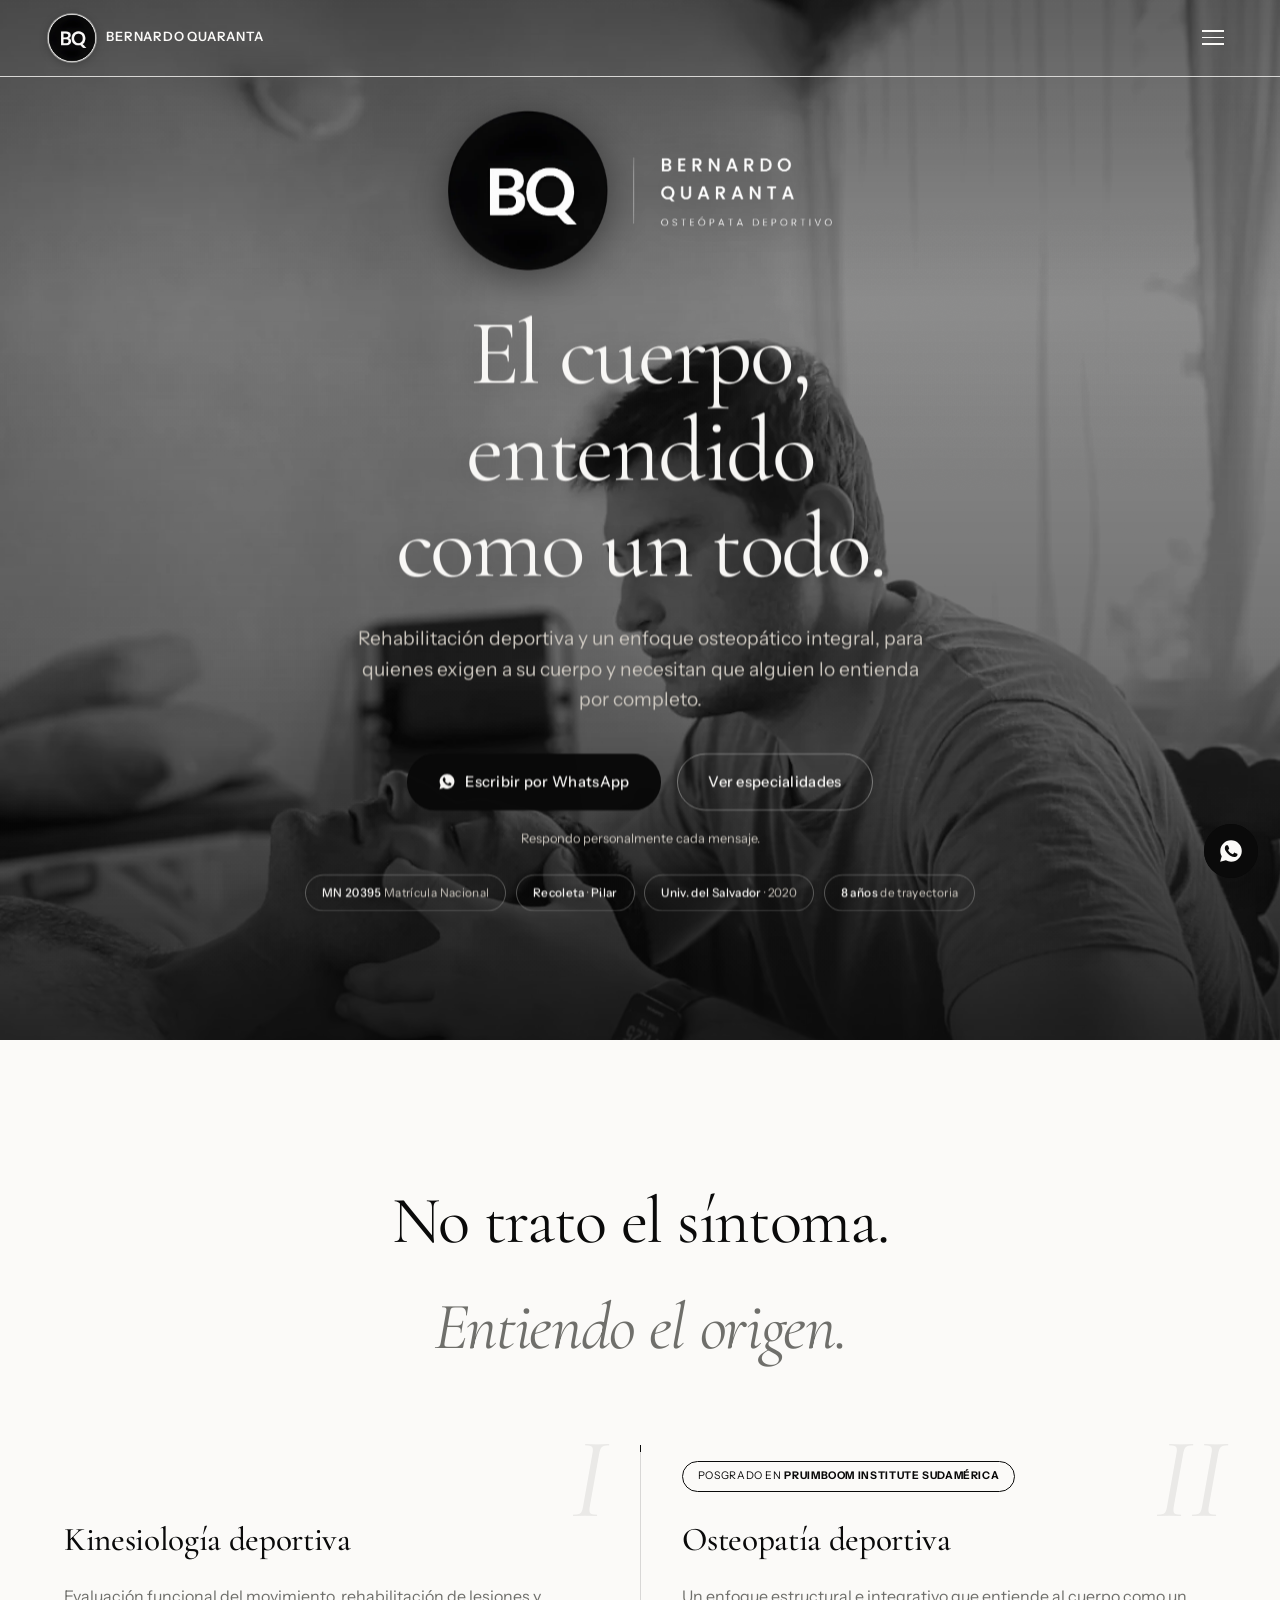
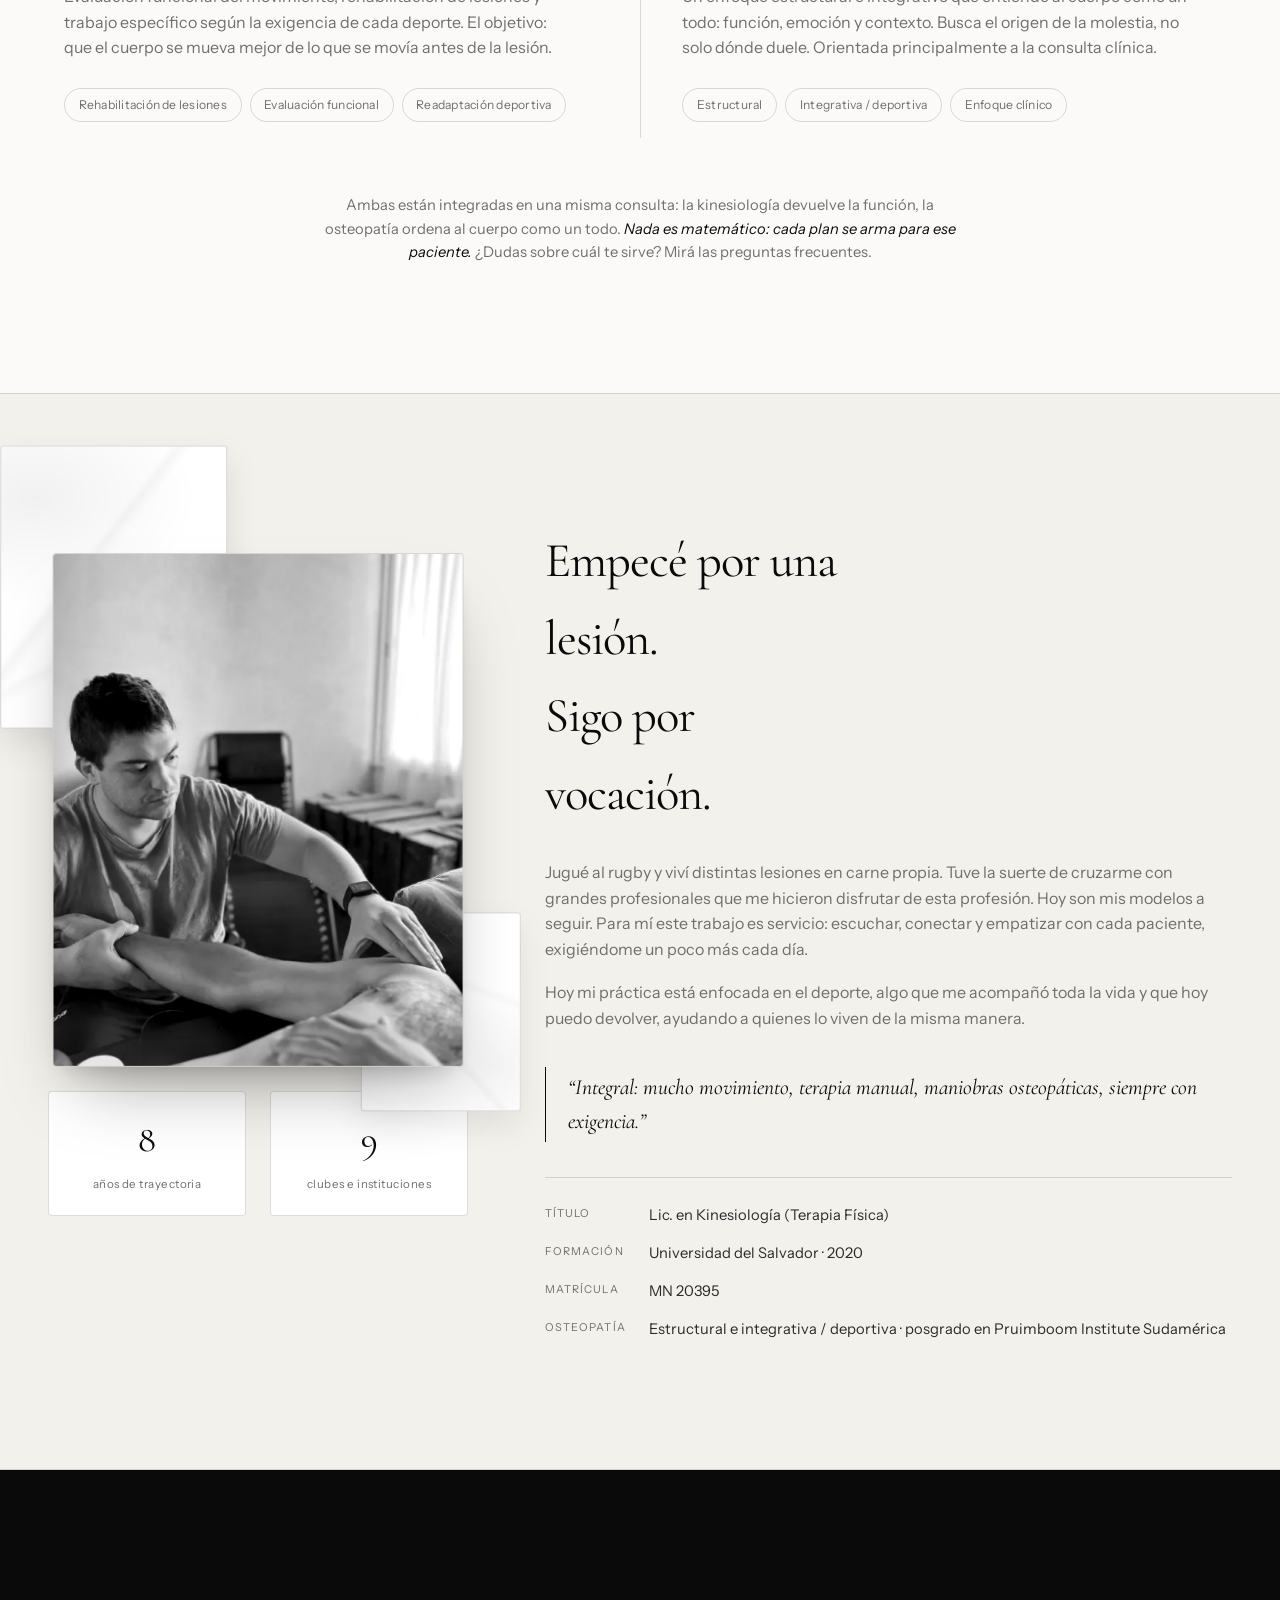
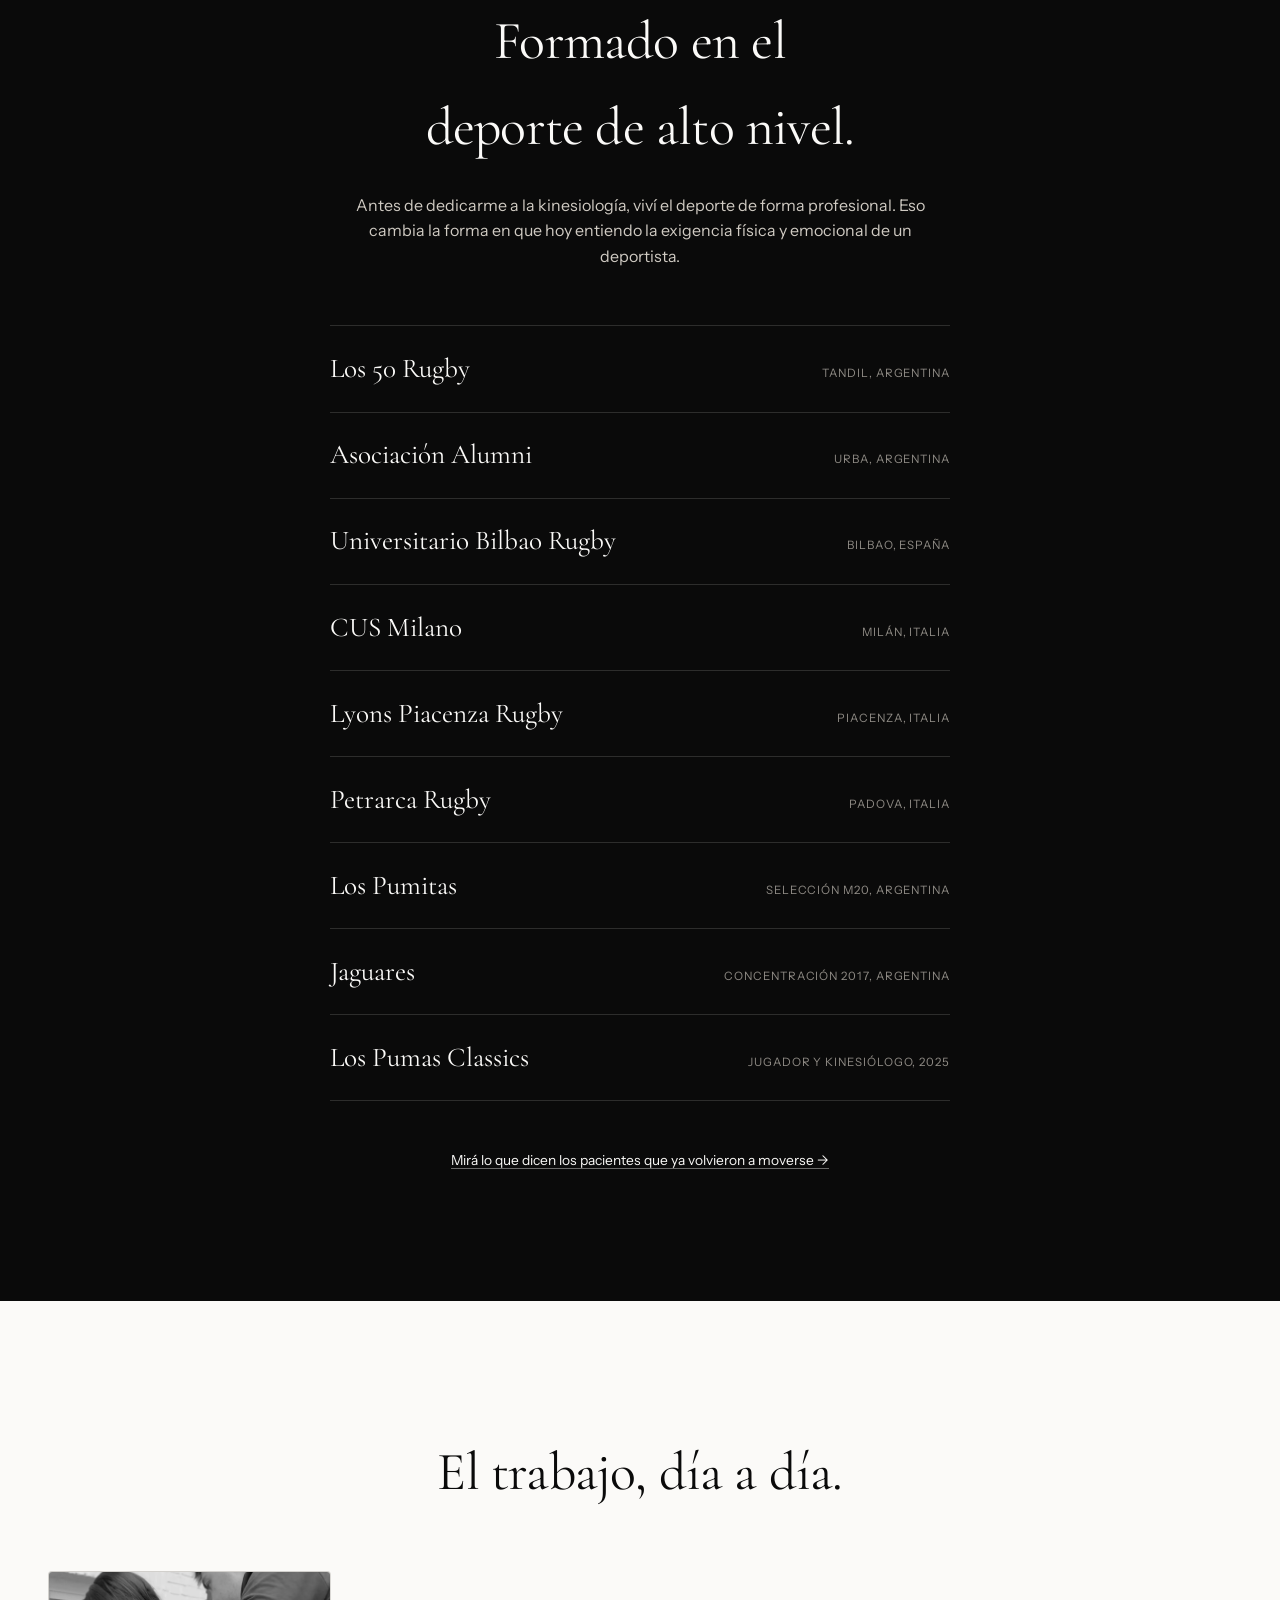
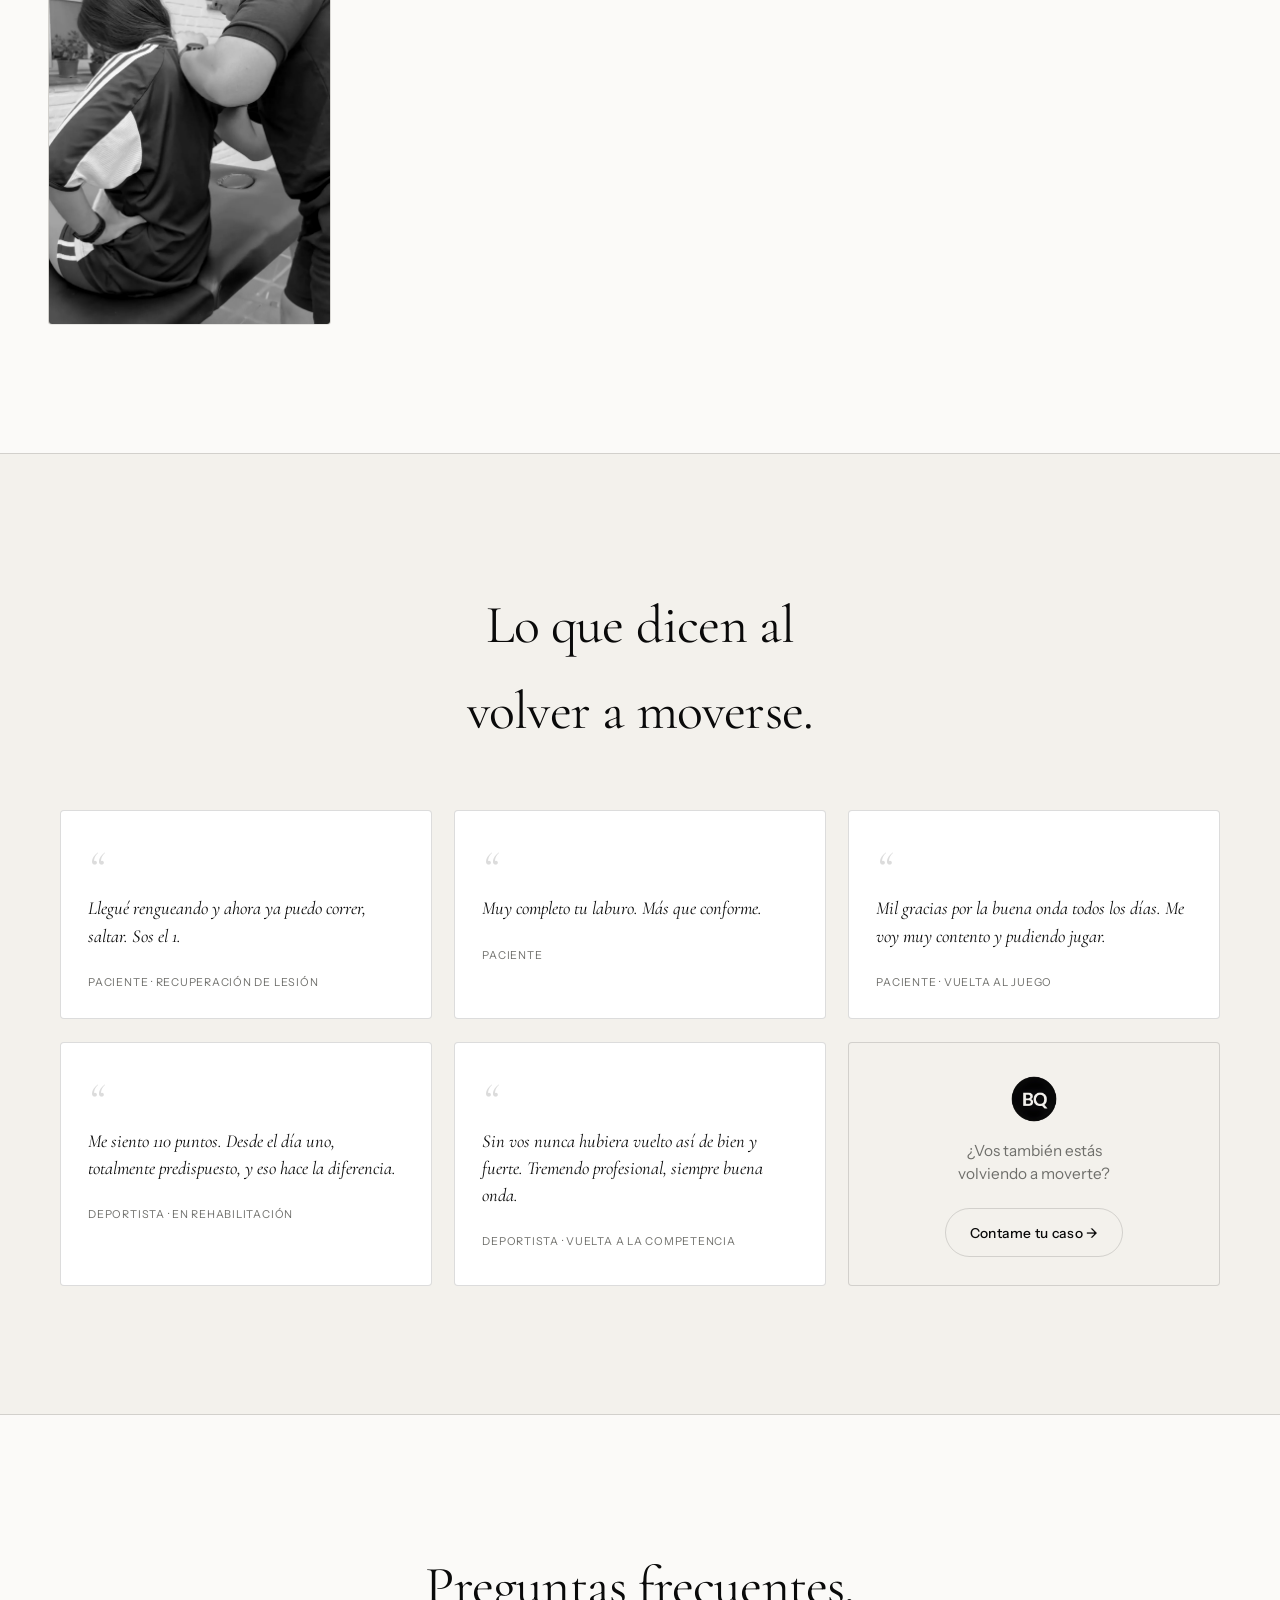
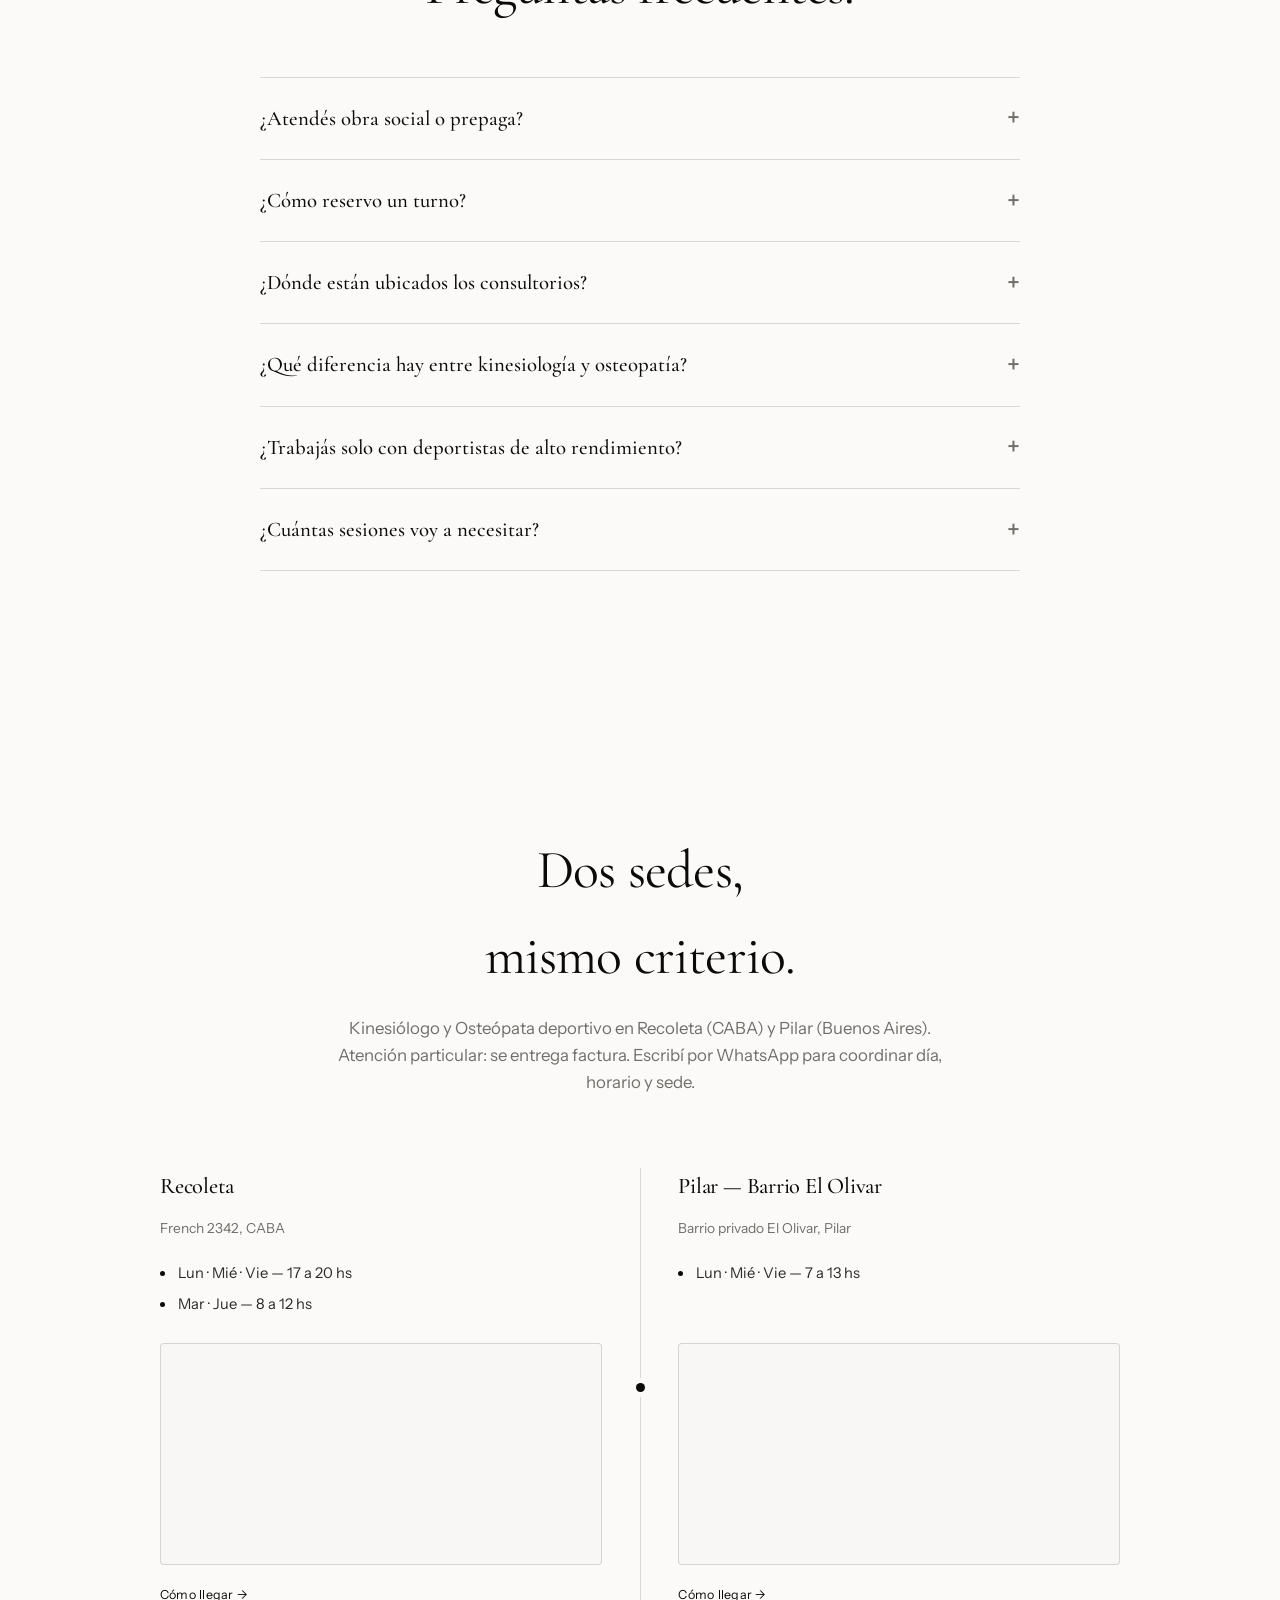
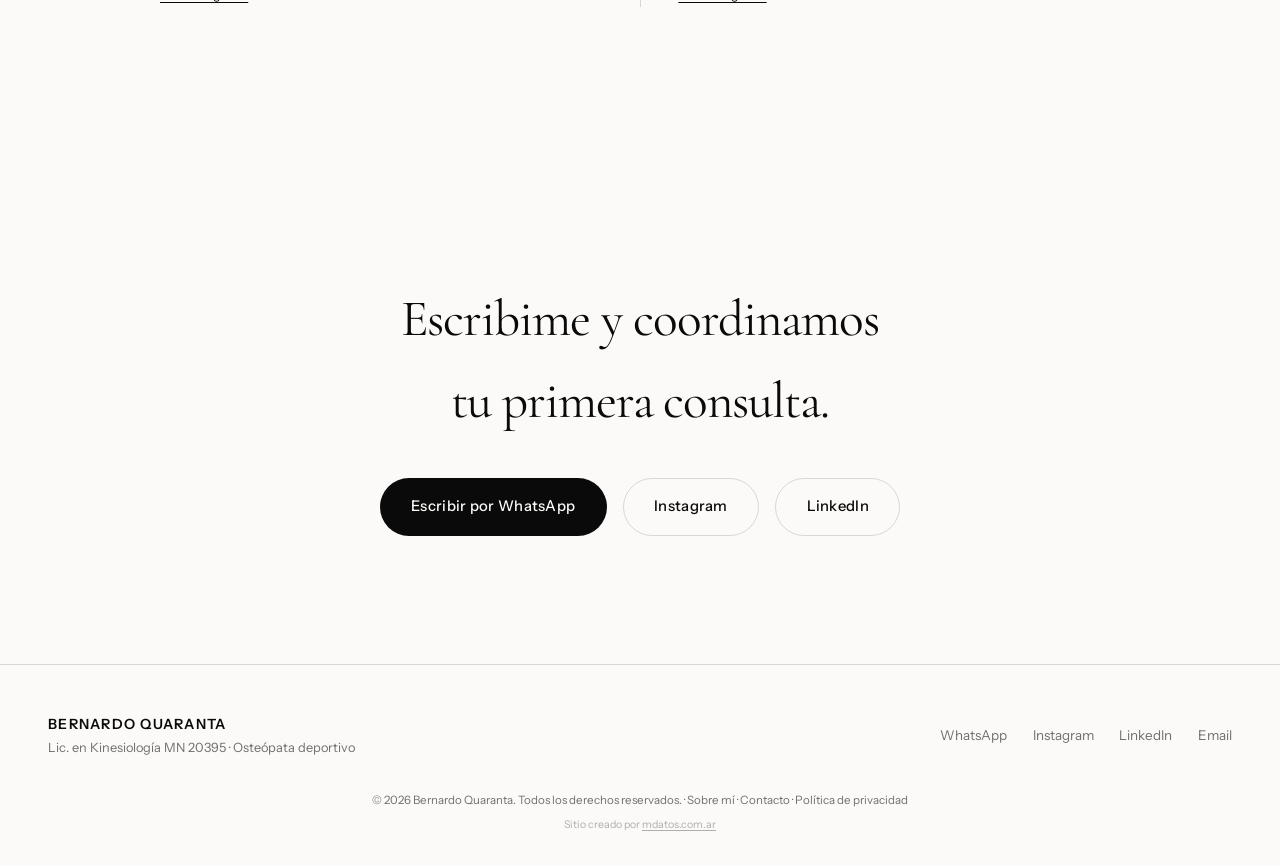
==== commit 6fec5fcf: "Agrega crédito sutil del creador del sitio en el footer Suma "Sitio creado por mdatos.com.ar" debajo" ====
--- a/index.html
+++ b/index.html
@@ -22,8 +22,8 @@
 <meta name="twitter:description" content="Kinesiólogo y Osteópata deportivo en Recoleta (CABA) y Pilar. Rehabilitación y evaluación funcional para deportistas." />
 <meta name="twitter:image" content="https://bernardoquaranta.com.ar/assets/img/bernardo-quaranta-kinesiologo-osteopata-portada.jpg" />
 
-<link rel="icon" type="image/webp" href="assets/img/bernardo-quaranta-logo.webp?v=20260828i" />
-<link rel="apple-touch-icon" href="assets/img/apple-touch-icon.png?v=20260828i" />
+<link rel="icon" type="image/webp" href="assets/img/bernardo-quaranta-logo.webp?v=20260828j" />
+<link rel="apple-touch-icon" href="assets/img/apple-touch-icon.png?v=20260828j" />
 <link rel="manifest" href="manifest.json" />
 <meta name="theme-color" content="#fbfaf8" />
 <meta name="apple-mobile-web-app-title" content="Bernardo Quaranta" />
@@ -34,7 +34,7 @@
 <link rel="preconnect" href="https://fonts.gstatic.com" crossorigin />
 <link href="https://fonts.googleapis.com/css2?family=Cormorant+Garamond:ital,wght@0,300;0,400;0,500;0,600;1,400&family=Instrument+Sans:wght@400;500;600&display=swap" rel="stylesheet" />
 
-<link rel="stylesheet" href="styles.css?v=20260828i" />
+<link rel="stylesheet" href="styles.css?v=20260828j" />
 <script>document.documentElement.classList.add("has-js");</script>
 
 <script type="application/ld+json">
@@ -453,6 +453,7 @@
     </div>
   </div>
   <p class="footer-copy">© <span data-year></span> Bernardo Quaranta. Todos los derechos reservados. · <a href="sobre-mi.html">Sobre mí</a> · <a href="contacto.html">Contacto</a> · <a href="privacidad.html">Política de privacidad</a></p>
+  <p class="footer-credit">Sitio creado por <a href="https://www.mdatos.com.ar" target="_blank" rel="noopener">mdatos.com.ar</a></p>
 </footer>
 
 <a class="whatsapp-float" data-whatsapp-link href="https://wa.me/5492494015851?text=Hola%20Bernardo%2C%20te%20escribo%20desde%20tu%20web%20para%20consultar%20por%20un%20turno." target="_blank" rel="noopener" aria-label="Escribir por WhatsApp">
@@ -460,9 +461,9 @@
   <svg viewBox="0 0 24 24" width="26" height="26" fill="currentColor" aria-hidden="true"><path d="M12.04 2C6.58 2 2.13 6.45 2.13 11.91c0 1.75.46 3.46 1.32 4.96L2 22l5.25-1.38a9.9 9.9 0 0 0 4.79 1.22h.01c5.46 0 9.91-4.45 9.91-9.91C21.96 6.45 17.5 2 12.04 2Zm5.8 14.1c-.24.68-1.4 1.32-1.93 1.4-.5.08-1.13.11-1.82-.11-.42-.13-.96-.31-1.65-.6-2.9-1.25-4.8-4.18-4.94-4.37-.14-.19-1.18-1.57-1.18-3 0-1.42.75-2.12 1.02-2.41.27-.29.58-.36.78-.36.2 0 .39 0 .56.01.18.01.42-.07.65.5.24.58.82 2 .89 2.15.07.15.12.32.02.51-.1.19-.15.31-.3.48-.15.17-.31.38-.44.51-.15.15-.3.31-.13.6.17.29.75 1.24 1.61 2 1.11.99 2.04 1.3 2.33 1.44.29.15.46.13.63-.08.17-.2.72-.84.91-1.13.19-.29.38-.24.63-.14.26.1 1.64.77 1.92.91.29.15.48.22.55.34.07.13.07.72-.17 1.4Z"/></svg>
 </a>
 
-<script defer src="lib/gsap.min.js?v=20260828i"></script>
-<script defer src="lib/ScrollTrigger.min.js?v=20260828i"></script>
-<script defer src="lib/manifest.js?v=20260828i"></script>
-<script defer src="main.js?v=20260828i"></script>
+<script defer src="lib/gsap.min.js?v=20260828j"></script>
+<script defer src="lib/ScrollTrigger.min.js?v=20260828j"></script>
+<script defer src="lib/manifest.js?v=20260828j"></script>
+<script defer src="main.js?v=20260828j"></script>
 </body>
 </html>
--- a/styles.css
+++ b/styles.css
@@ -539,6 +539,9 @@
 .footer-links a { font-size: .84rem; color: var(--ink-mute); }
 .footer-links a:hover { color: var(--ink); }
 .footer-copy { text-align: center; font-size: .72rem; color: var(--ink-mute); margin: 0; }
+.footer-credit { text-align: center; font-size: .66rem; color: var(--ink-mute); opacity: .55; margin: .5rem 0 0; }
+.footer-credit a { color: inherit; text-decoration: underline; text-underline-offset: 2px; transition: opacity .3s var(--ease-out); }
+.footer-credit a:hover { opacity: .85; }
 
 /* ===================== WHATSAPP FLOAT ===================== */
 .whatsapp-float {
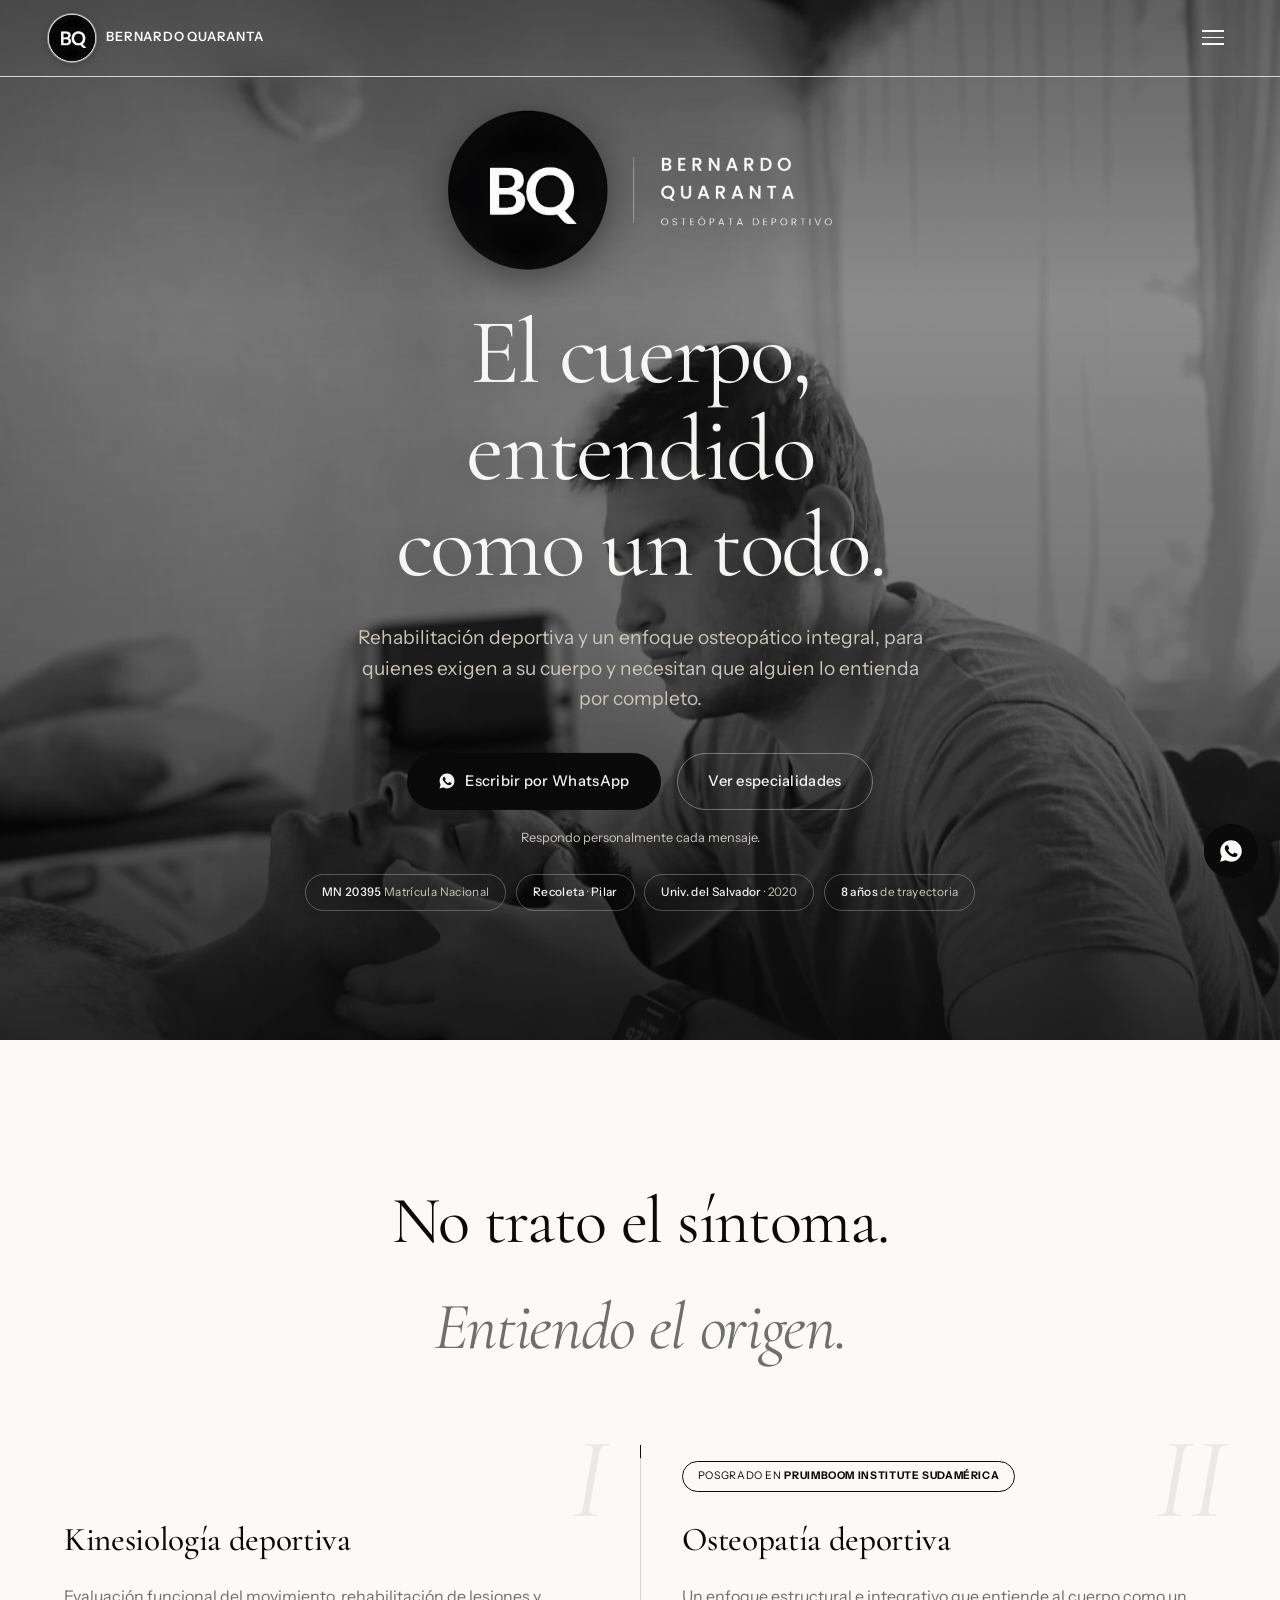
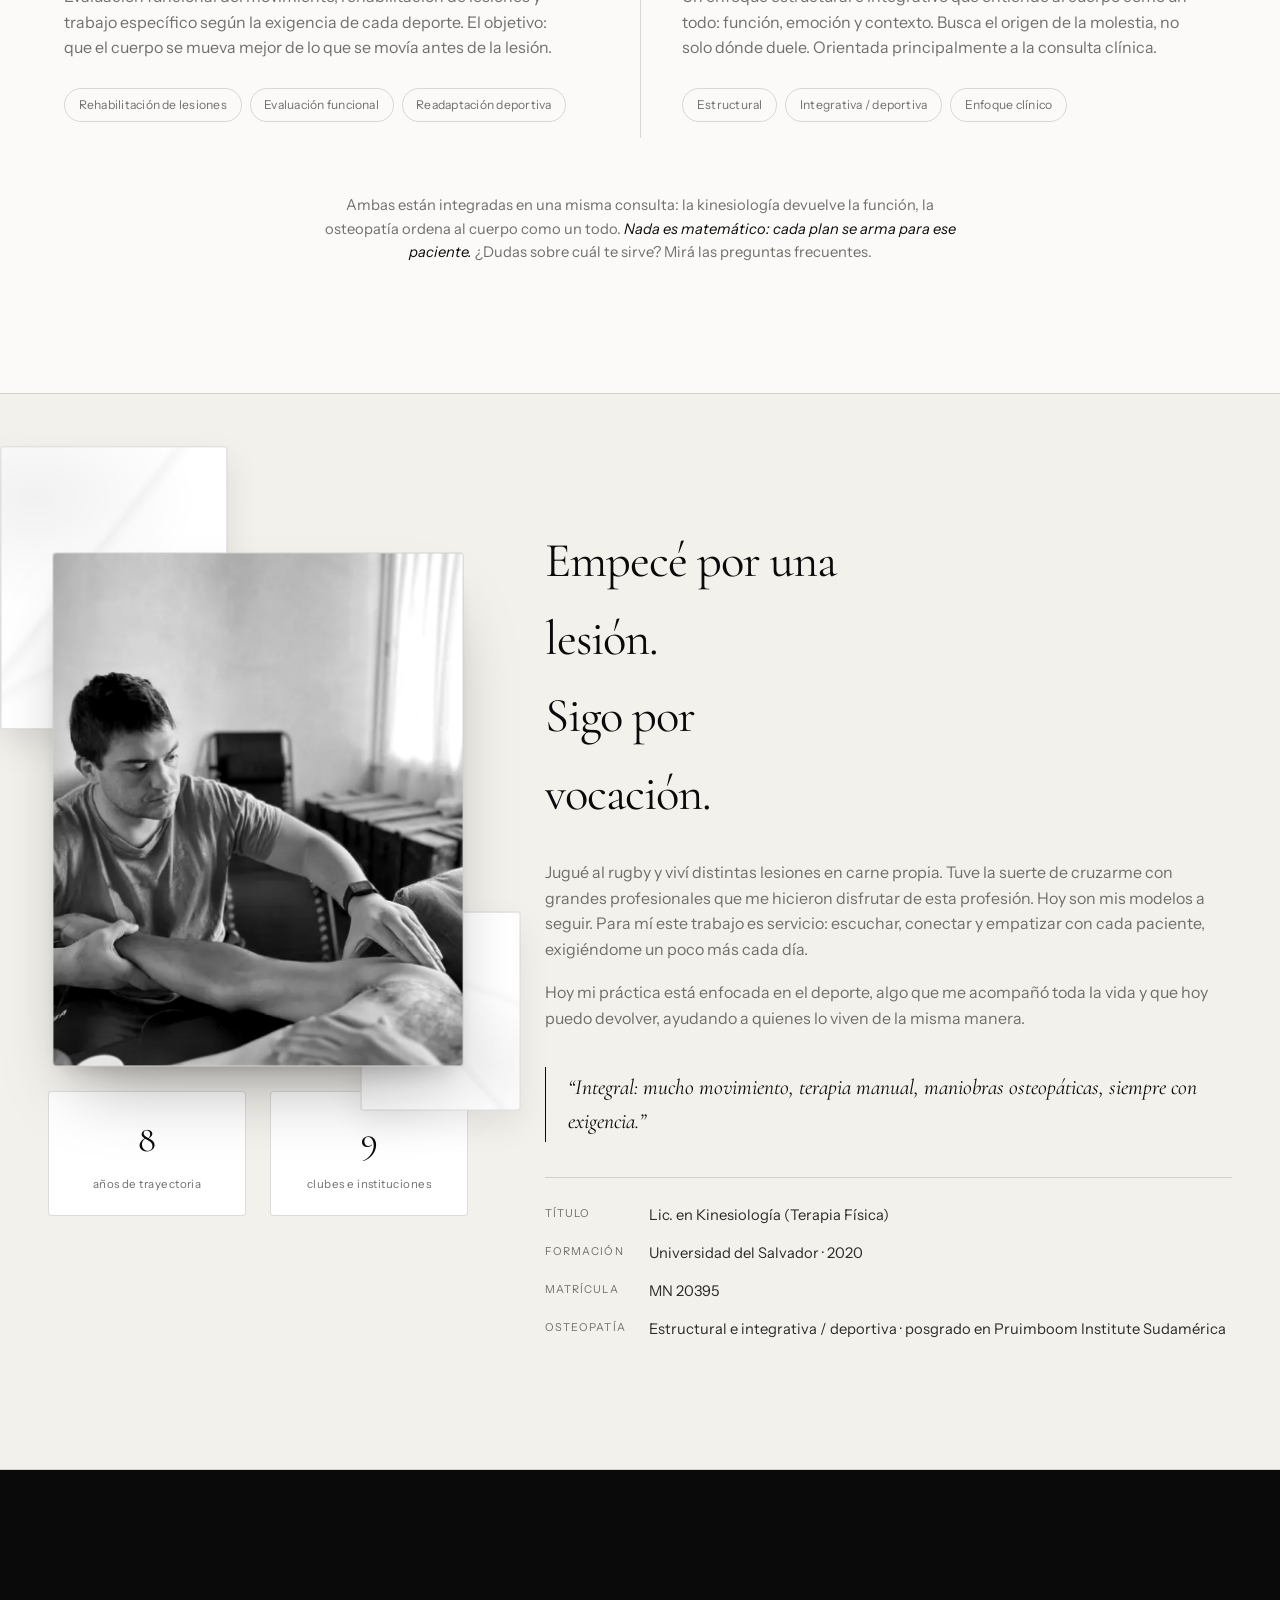
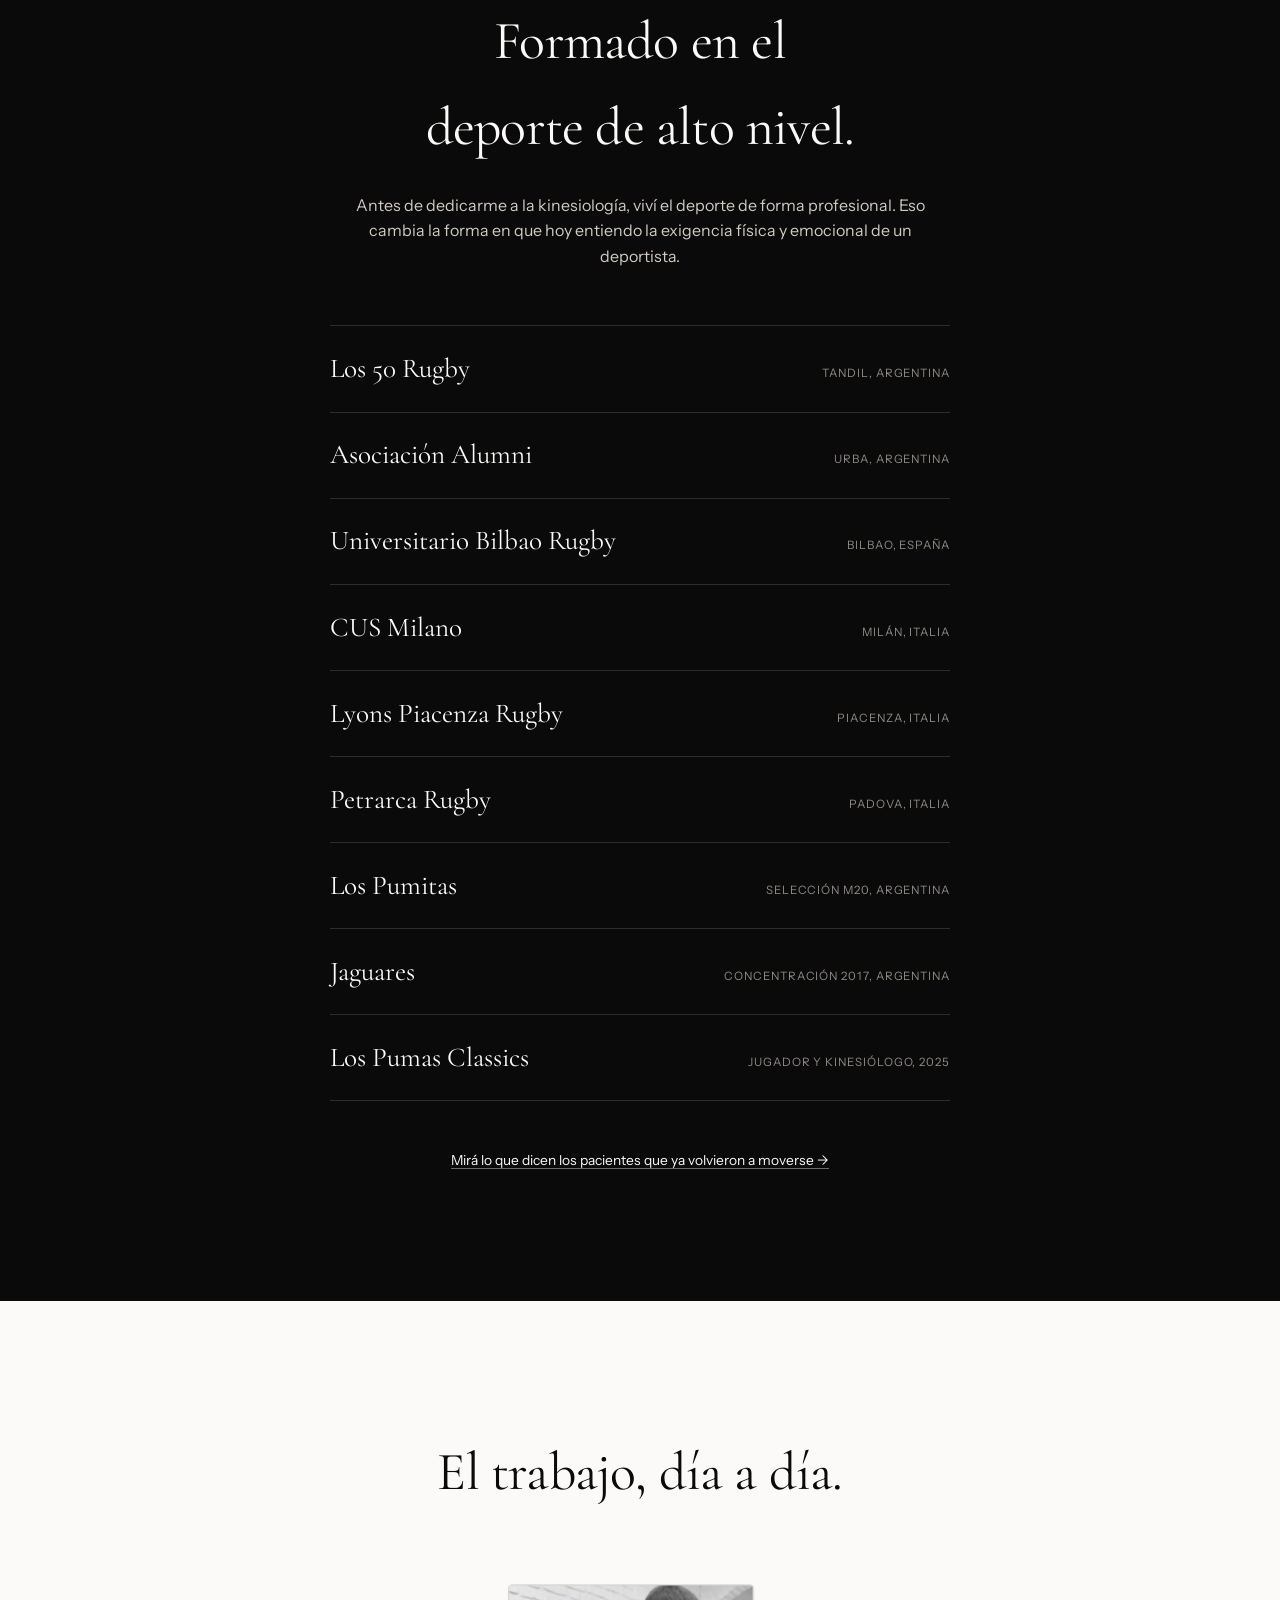
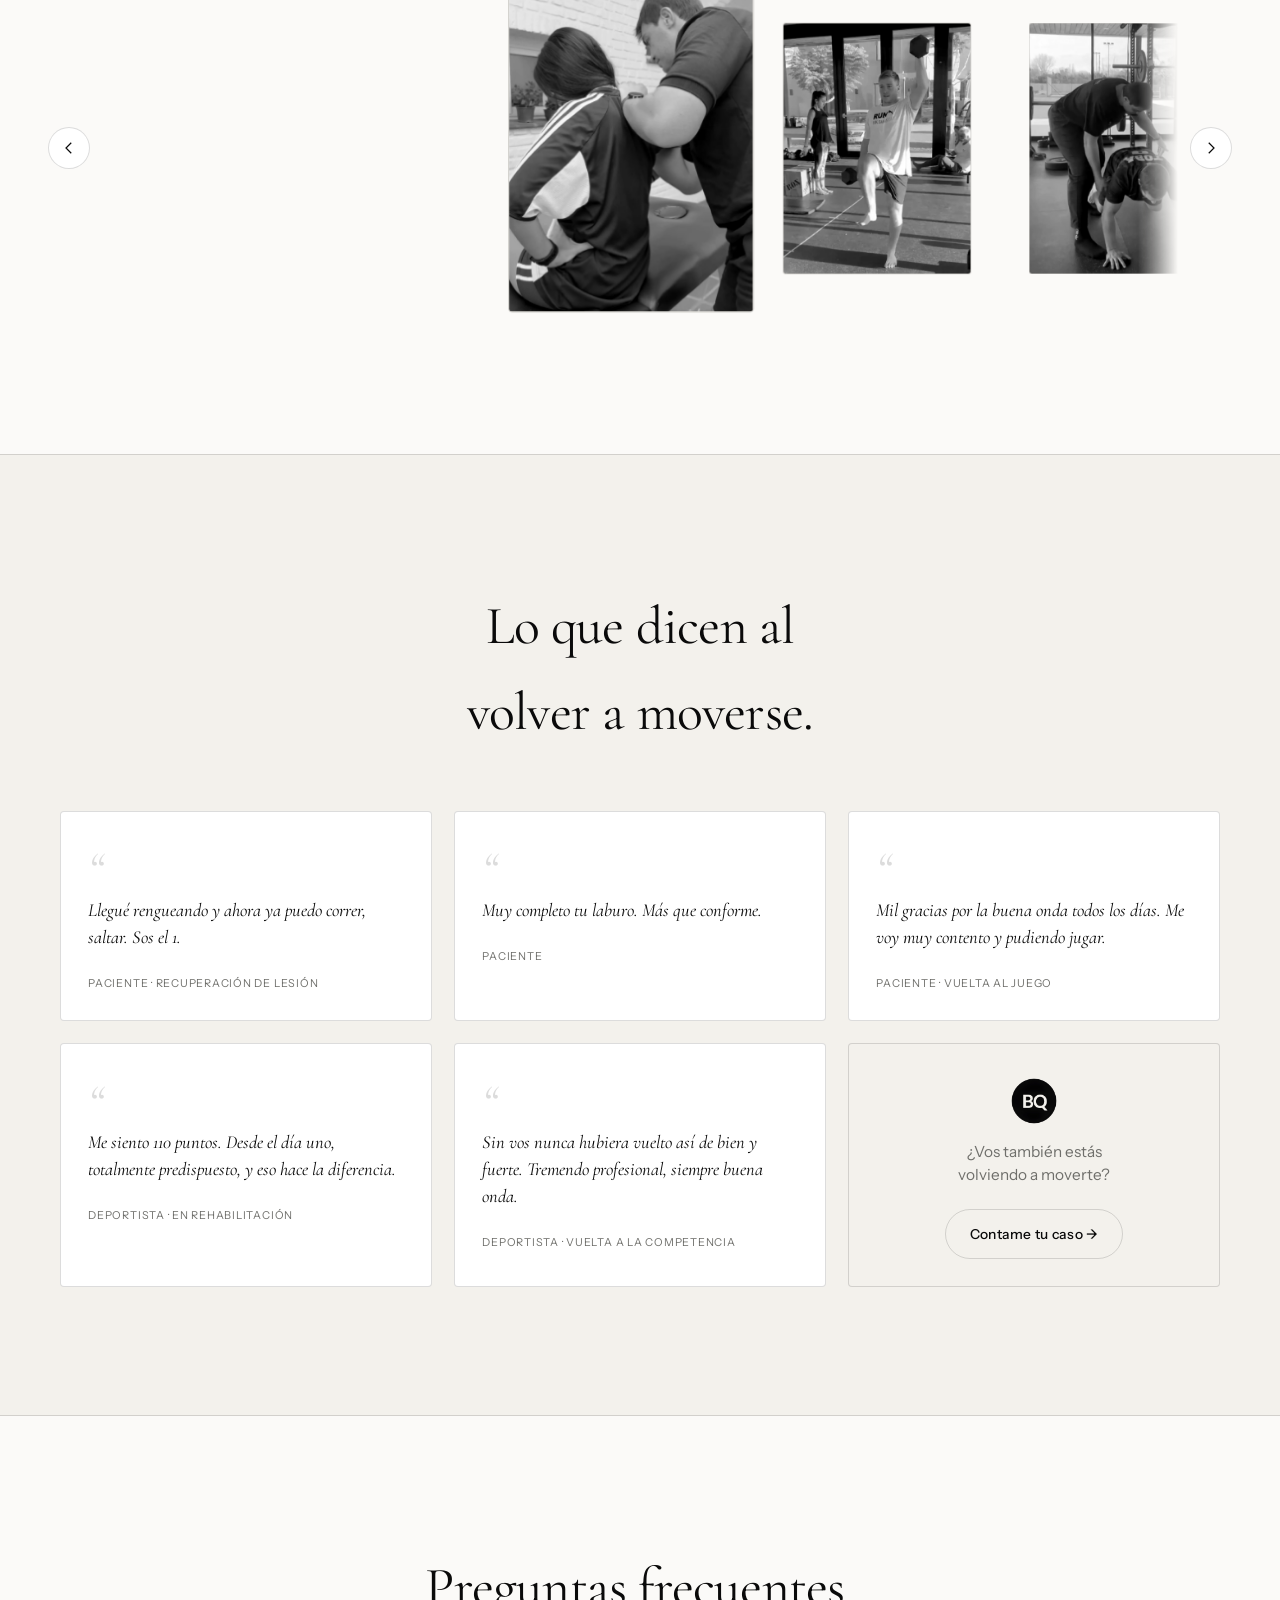
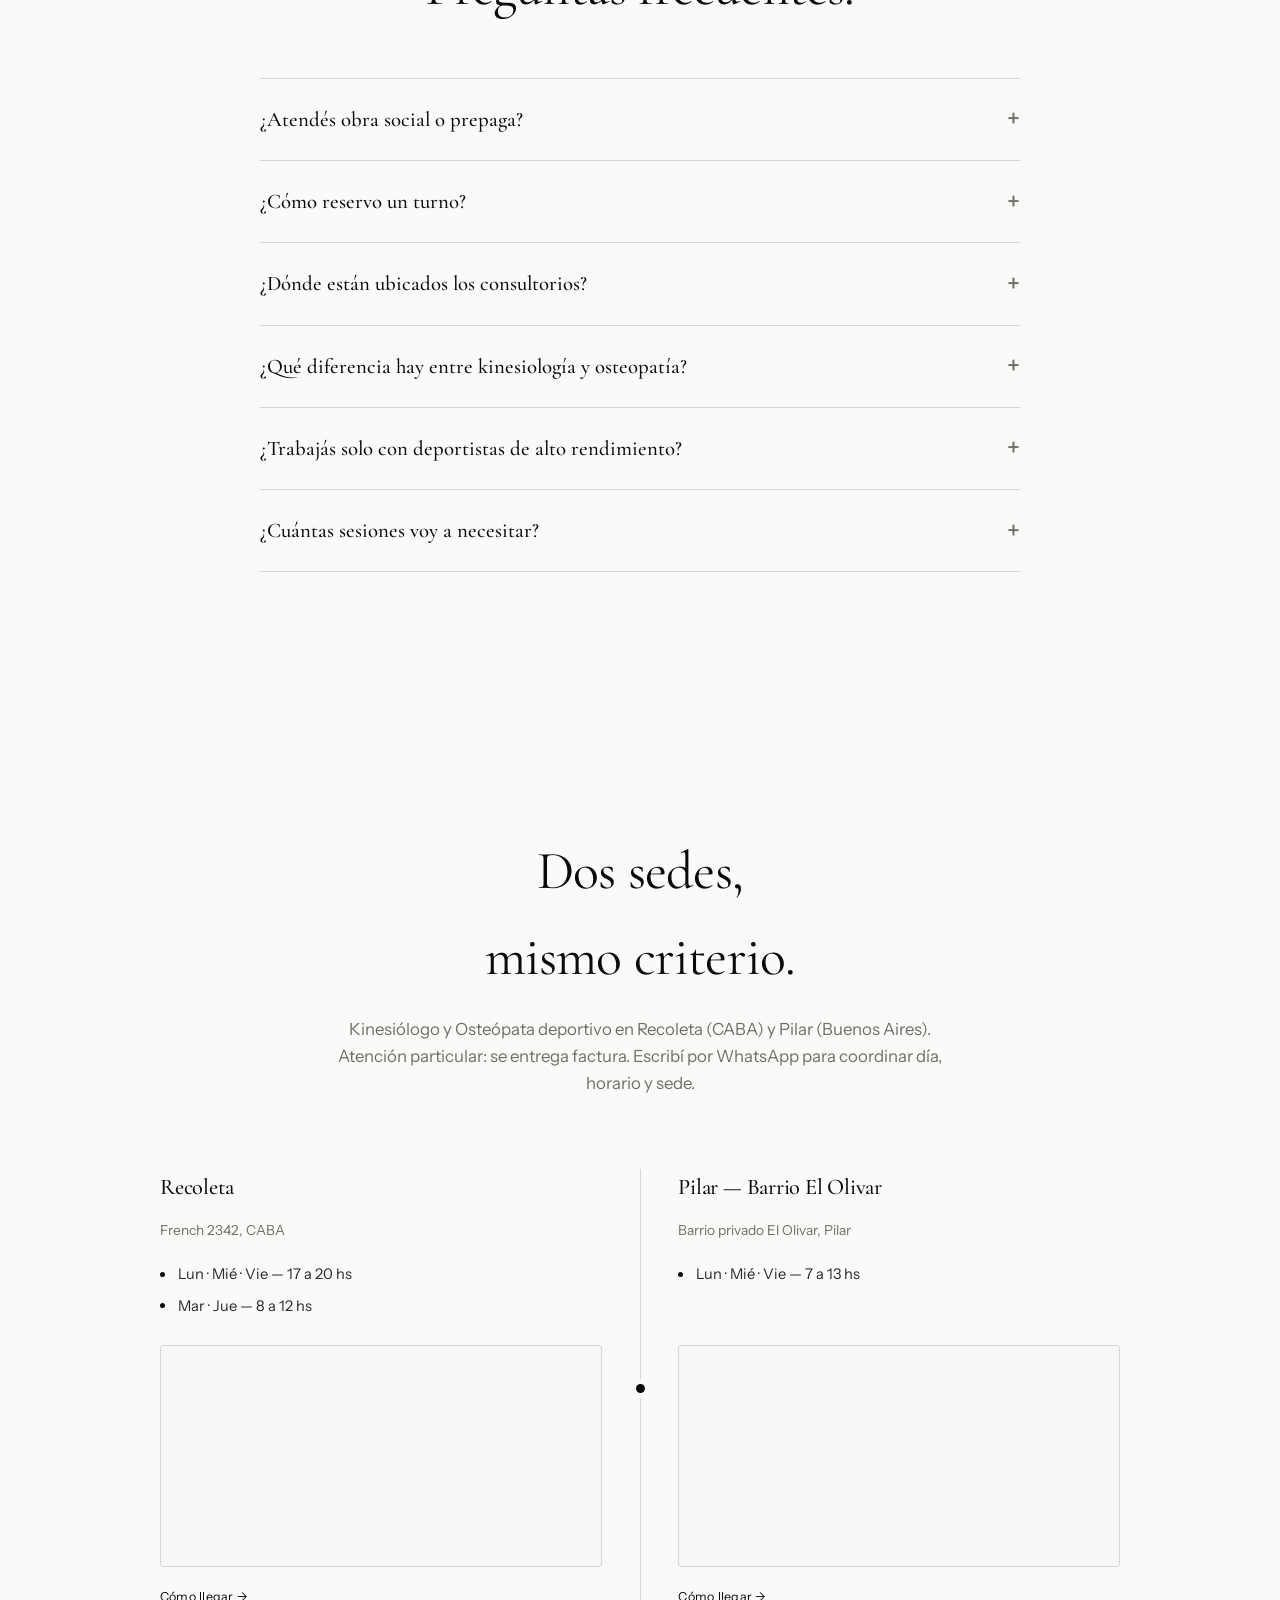
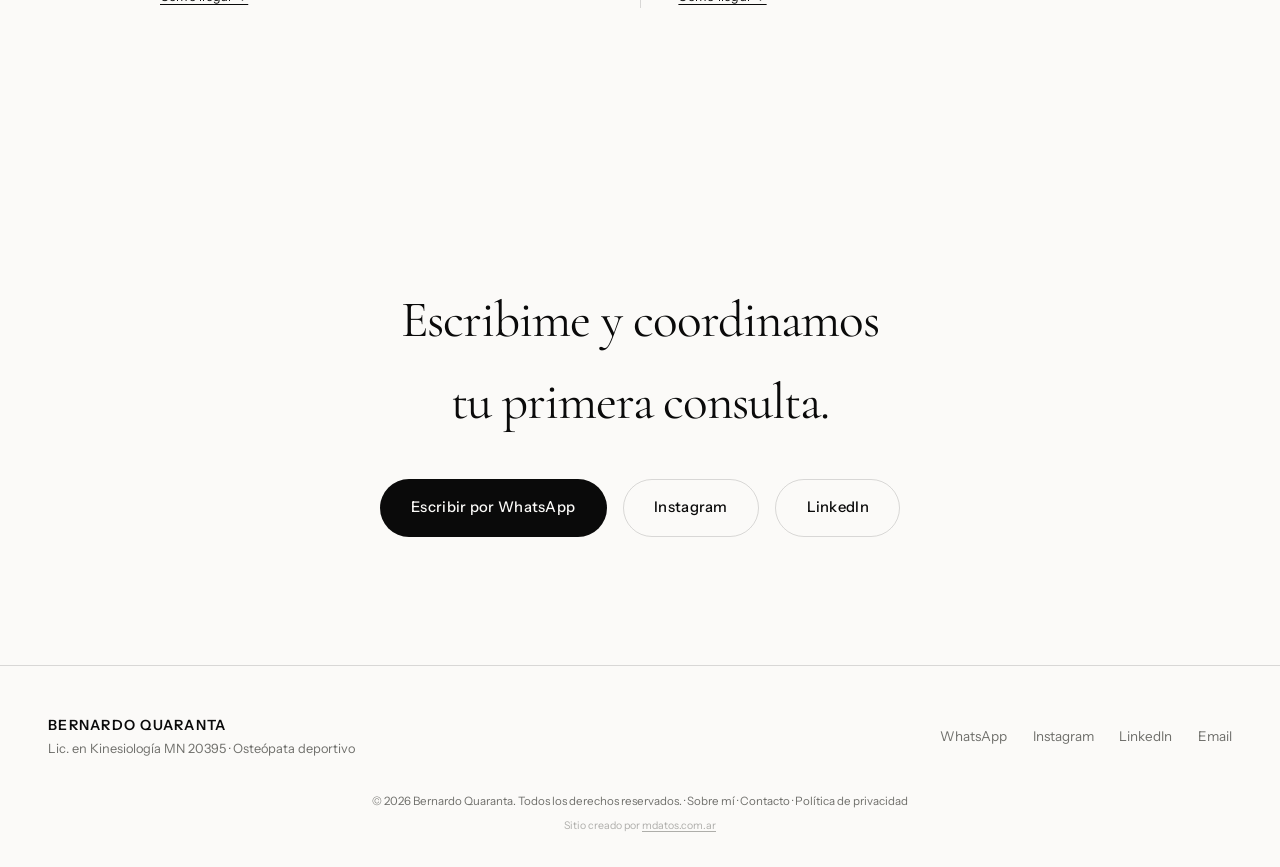
==== commit a32ccaec: "Reemplaza la galería "En acción" por un rail con efecto lupa Nueva galería inspirada en el "lens rai" ====
--- a/index.html
+++ b/index.html
@@ -22,8 +22,8 @@
 <meta name="twitter:description" content="Kinesiólogo y Osteópata deportivo en Recoleta (CABA) y Pilar. Rehabilitación y evaluación funcional para deportistas." />
 <meta name="twitter:image" content="https://bernardoquaranta.com.ar/assets/img/bernardo-quaranta-kinesiologo-osteopata-portada.jpg" />
 
-<link rel="icon" type="image/webp" href="assets/img/bernardo-quaranta-logo.webp?v=20260828j" />
-<link rel="apple-touch-icon" href="assets/img/apple-touch-icon.png?v=20260828j" />
+<link rel="icon" type="image/webp" href="assets/img/bernardo-quaranta-logo.webp?v=20260828k" />
+<link rel="apple-touch-icon" href="assets/img/apple-touch-icon.png?v=20260828k" />
 <link rel="manifest" href="manifest.json" />
 <meta name="theme-color" content="#fbfaf8" />
 <meta name="apple-mobile-web-app-title" content="Bernardo Quaranta" />
@@ -34,7 +34,7 @@
 <link rel="preconnect" href="https://fonts.gstatic.com" crossorigin />
 <link href="https://fonts.googleapis.com/css2?family=Cormorant+Garamond:ital,wght@0,300;0,400;0,500;0,600;1,400&family=Instrument+Sans:wght@400;500;600&display=swap" rel="stylesheet" />
 
-<link rel="stylesheet" href="styles.css?v=20260828j" />
+<link rel="stylesheet" href="styles.css?v=20260828k" />
 <script>document.documentElement.classList.add("has-js");</script>
 
 <script type="application/ld+json">
@@ -316,11 +316,35 @@
   <!-- ============ EN ACCIÓN ============ -->
   <section class="gallery" id="en-accion">
     <h2 class="section-title reveal" data-split="words">El trabajo, día a día.</h2>
-    <div class="mosaic">
-      <figure class="m-item reveal"><div class="m-photo"><img src="assets/img/kinesiologia-deportiva-tratamiento-hombro.webp" alt="Bernardo Quaranta tratando el hombro de una paciente" loading="lazy" /></div></figure>
-      <figure class="m-item reveal"><div class="m-photo"><img src="assets/img/evaluacion-funcional-cadera-kinesiologia.webp" alt="Bernardo Quaranta evaluando la cadera de un paciente, junto a un afiche del sistema muscular" loading="lazy" /></div></figure>
-      <figure class="m-item reveal"><div class="m-photo"><img src="assets/img/readaptacion-deportiva-banda-elastica.webp" alt="Ejercicio de readaptación con banda elástica" loading="lazy" /></div></figure>
-      <figure class="m-item reveal"><div class="m-photo"><img src="assets/img/entrenamiento-fuerza-gimnasio.webp" alt="Trabajo de fuerza en gimnasio" loading="lazy" /></div></figure>
+    <div class="lens-rail-wrap reveal">
+      <button class="lens-arrow lens-arrow-prev" data-lens-prev aria-label="Ver foto anterior" type="button">
+        <svg viewBox="0 0 24 24" width="18" height="18" fill="none" stroke="currentColor" stroke-width="1.6" aria-hidden="true"><path d="M15 5l-7 7 7 7"/></svg>
+      </button>
+      <div class="lens-rail" data-lens-rail tabindex="0" role="region" aria-roledescription="carrusel" aria-label="Galería de fotos del trabajo diario">
+        <ul class="lens-track" data-lens-track>
+        <li class="lens-item"><img src="assets/img/kinesiologia-tratamiento-cervical-paciente.webp" alt="Bernardo Quaranta tratando la zona cervical de una paciente" draggable="false" loading="lazy" /></li>
+        <li class="lens-item"><img src="assets/img/entrenamiento-funcional-equilibrio-mancuerna.webp" alt="Ejercicio de equilibrio con mancuerna en apoyo monopodal" draggable="false" loading="lazy" /></li>
+        <li class="lens-item"><img src="assets/img/rehabilitacion-plancha-asistida-banda.webp" alt="Rehabilitación con plancha asistida y banda elástica" draggable="false" loading="lazy" /></li>
+        <li class="lens-item"><img src="assets/img/kinesiologia-tratamiento-hombro-paciente.webp" alt="Bernardo Quaranta tratando el hombro de una paciente" draggable="false" loading="lazy" /></li>
+        <li class="lens-item"><img src="assets/img/entrenamiento-core-banda-elastica-gimnasio.webp" alt="Ejercicio de core con banda elástica en el gimnasio" draggable="false" loading="lazy" /></li>
+        <li class="lens-item"><img src="assets/img/osteopatia-tecnica-manual-mano.webp" alt="Técnica osteopática manual en la mano de un paciente" draggable="false" loading="lazy" /></li>
+        <li class="lens-item"><img src="assets/img/evaluacion-funcional-rodilla-kinesiologo.webp" alt="Evaluación funcional de rodilla" draggable="false" loading="lazy" /></li>
+        <li class="lens-item"><img src="assets/img/readaptacion-deportiva-banda-pierna.webp" alt="Readaptación deportiva con banda elástica en la pierna" draggable="false" loading="lazy" /></li>
+        <li class="lens-item"><img src="assets/img/osteopatia-tecnica-craneal-facial.webp" alt="Técnica osteopática craneal y facial" draggable="false" loading="lazy" /></li>
+        <li class="lens-item"><img src="assets/img/consulta-kinesiologica-consultorio.webp" alt="Consulta kinesiológica en el consultorio" draggable="false" loading="lazy" /></li>
+        <li class="lens-item"><img src="assets/img/tratamiento-manual-pie-tobillo.webp" alt="Tratamiento manual de pie y tobillo" draggable="false" loading="lazy" /></li>
+        <li class="lens-item"><img src="assets/img/readaptacion-deportiva-lunge-pelota-medicinal.webp" alt="Readaptación deportiva con lunge y pelota medicinal" draggable="false" loading="lazy" /></li>
+        <li class="lens-item"><img src="assets/img/readaptacion-deportiva-rugby-banda-rodillas.webp" alt="Readaptación deportiva de un jugador de rugby con banda en las rodillas" draggable="false" loading="lazy" /></li>
+        <li class="lens-item"><img src="assets/img/osteopatia-tecnica-manual-tobillo.webp" alt="Técnica osteopática manual en el tobillo" draggable="false" loading="lazy" /></li>
+        <li class="lens-item"><img src="assets/img/consultorio-bernardo-quaranta-estiramiento.webp" alt="Estiramiento guiado en el consultorio de Bernardo Quaranta" draggable="false" loading="lazy" /></li>
+        <li class="lens-item"><img src="assets/img/kinesiologia-tratamiento-rodilla-pierna.webp" alt="Bernardo Quaranta tratando la rodilla y la pierna de un paciente" draggable="false" loading="lazy" /></li>
+        <li class="lens-item"><img src="assets/img/movilidad-articular-hombro-gimnasio.webp" alt="Ejercicio de movilidad articular de hombro en el gimnasio" draggable="false" loading="lazy" /></li>
+        <li class="lens-item"><img src="assets/img/tratamiento-manual-cadera-rodilla.webp" alt="Tratamiento manual de cadera y rodilla" draggable="false" loading="lazy" /></li>
+        </ul>
+      </div>
+      <button class="lens-arrow lens-arrow-next" data-lens-next aria-label="Ver foto siguiente" type="button">
+        <svg viewBox="0 0 24 24" width="18" height="18" fill="none" stroke="currentColor" stroke-width="1.6" aria-hidden="true"><path d="M9 5l7 7-7 7"/></svg>
+      </button>
     </div>
   </section>
 
@@ -461,9 +485,9 @@
   <svg viewBox="0 0 24 24" width="26" height="26" fill="currentColor" aria-hidden="true"><path d="M12.04 2C6.58 2 2.13 6.45 2.13 11.91c0 1.75.46 3.46 1.32 4.96L2 22l5.25-1.38a9.9 9.9 0 0 0 4.79 1.22h.01c5.46 0 9.91-4.45 9.91-9.91C21.96 6.45 17.5 2 12.04 2Zm5.8 14.1c-.24.68-1.4 1.32-1.93 1.4-.5.08-1.13.11-1.82-.11-.42-.13-.96-.31-1.65-.6-2.9-1.25-4.8-4.18-4.94-4.37-.14-.19-1.18-1.57-1.18-3 0-1.42.75-2.12 1.02-2.41.27-.29.58-.36.78-.36.2 0 .39 0 .56.01.18.01.42-.07.65.5.24.58.82 2 .89 2.15.07.15.12.32.02.51-.1.19-.15.31-.3.48-.15.17-.31.38-.44.51-.15.15-.3.31-.13.6.17.29.75 1.24 1.61 2 1.11.99 2.04 1.3 2.33 1.44.29.15.46.13.63-.08.17-.2.72-.84.91-1.13.19-.29.38-.24.63-.14.26.1 1.64.77 1.92.91.29.15.48.22.55.34.07.13.07.72-.17 1.4Z"/></svg>
 </a>
 
-<script defer src="lib/gsap.min.js?v=20260828j"></script>
-<script defer src="lib/ScrollTrigger.min.js?v=20260828j"></script>
-<script defer src="lib/manifest.js?v=20260828j"></script>
-<script defer src="main.js?v=20260828j"></script>
+<script defer src="lib/gsap.min.js?v=20260828k"></script>
+<script defer src="lib/ScrollTrigger.min.js?v=20260828k"></script>
+<script defer src="lib/manifest.js?v=20260828k"></script>
+<script defer src="main.js?v=20260828k"></script>
 </body>
 </html>
--- a/styles.css
+++ b/styles.css
@@ -402,23 +402,54 @@
 .trayectoria-cta { display: inline-block; margin-top: 3rem; font-family: var(--font-body); font-size: .86rem; color: var(--cream); text-decoration: underline; text-underline-offset: 3px; text-decoration-color: rgba(251,250,248,.4); transition: text-decoration-color .3s var(--ease-out); }
 .trayectoria-cta:hover { text-decoration-color: var(--cream); }
 
-/* ===================== EN ACCIÓN — galería ===================== */
-.mosaic { display: grid; grid-template-columns: repeat(4, 1fr); gap: 1.1rem; max-width: 1200px; margin: 3.5rem auto 0; }
-.m-item { margin: 0; overflow: hidden; border-radius: 4px; border: 1px solid var(--line); background: var(--bg-2); aspect-ratio: 4 / 5; position: relative; }
-/* The wrapper carries the scroll-linked parallax drift (JS); the img
-   inside keeps its own hover scale/desaturate transition — two motions,
-   two elements, so neither fights the other's transform. */
-.m-photo { position: absolute; inset: -14% 0; height: 128%; }
-.m-photo img { width: 100%; height: 100%; object-fit: cover; display: block; filter: grayscale(1) contrast(1.05); transition: filter .5s var(--ease-out), transform .6s var(--ease-out); }
+/* ===================== EN ACCIÓN — galería (lens rail) =====================
+   A horizontal rail the visitor drags (or scrolls/swipes); JS scales each
+   card by its distance from the rail's center, so whichever photo is
+   passing under that center line reads as "in focus" while its neighbors
+   recede — a continuous lens sweeping across the row, not a fixed grid. */
+.lens-rail-wrap { display: flex; align-items: center; gap: .75rem; max-width: 1400px; margin: 3.5rem auto 0; }
+
+.lens-rail {
+  flex: 1; min-width: 0;
+  overflow-x: auto; overflow-y: hidden;
+  scroll-snap-type: x proximity;
+  -webkit-overflow-scrolling: touch;
+  cursor: grab;
+  scrollbar-width: none;
+  padding: 1.5rem 0;
+  mask-image: linear-gradient(90deg, transparent 0, #000 40px, #000 calc(100% - 40px), transparent 100%);
+  -webkit-mask-image: linear-gradient(90deg, transparent 0, #000 40px, #000 calc(100% - 40px), transparent 100%);
+}
+.lens-rail::-webkit-scrollbar { display: none; }
+.lens-rail.is-dragging { cursor: grabbing; }
+@media (pointer: coarse) { .lens-rail { cursor: auto; } }
+
+.lens-track { list-style: none; margin: 0; padding: 0; display: flex; gap: 1rem; width: max-content; }
+.lens-item {
+  flex: none; width: clamp(148px, 19vw, 230px);
+  aspect-ratio: 3 / 4; border-radius: 4px; overflow: hidden;
+  border: 1px solid var(--line); background: var(--bg-2);
+  scroll-snap-align: center;
+  transition: transform .2s var(--ease-out);
+  will-change: transform;
+}
+/* Rest state (and the no-JS fallback) shows every card at full size;
+   main.js runs synchronously on load and immediately sets each card's
+   actual scale via inline style, so there is no visible pre-JS state. */
+.lens-item img { width: 100%; height: 100%; object-fit: cover; display: block; filter: grayscale(1) contrast(1.05); -webkit-user-drag: none; user-select: none; }
+
+.lens-arrow {
+  flex: none; display: flex; align-items: center; justify-content: center;
+  width: 42px; height: 42px; border-radius: 50%;
+  border: 1px solid var(--line); background: var(--surface); color: var(--ink);
+  cursor: pointer; transition: border-color .25s var(--ease-out), background .25s var(--ease-out), color .25s var(--ease-out);
+}
 @media (hover: hover) {
-  .m-item:hover .m-photo img { filter: grayscale(0) contrast(1.02); transform: scale(1.045); }
-}
-
-@media (max-width: 900px) {
-  .mosaic { grid-template-columns: 1fr 1fr; }
-}
-@media (max-width: 560px) {
-  .mosaic { grid-template-columns: 1fr; max-width: 420px; }
+  .lens-arrow:hover { border-color: var(--ink); background: var(--ink); color: var(--bg); }
+}
+
+@media (max-width: 640px) {
+  .lens-arrow { display: none; }
 }
 
 /* ===================== TESTIMONIOS — mensajes reales, sin capturas ===================== */
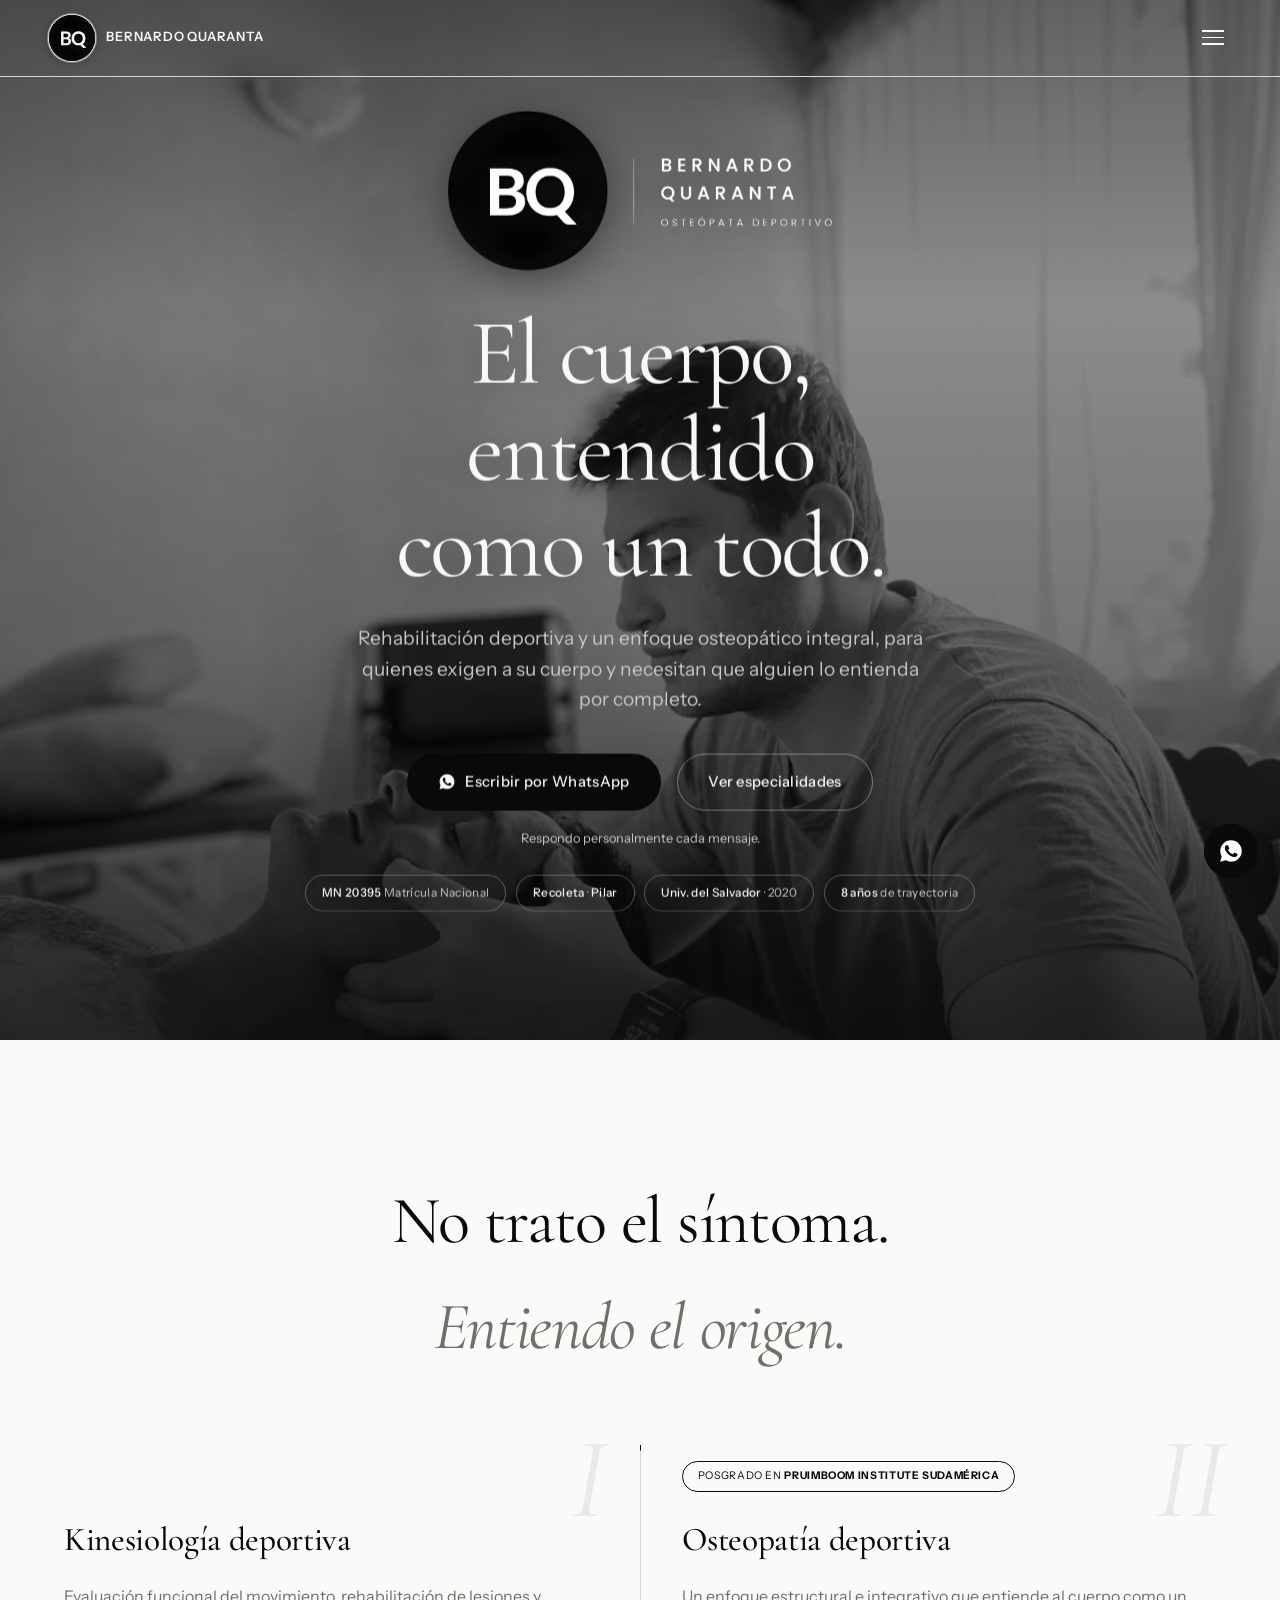
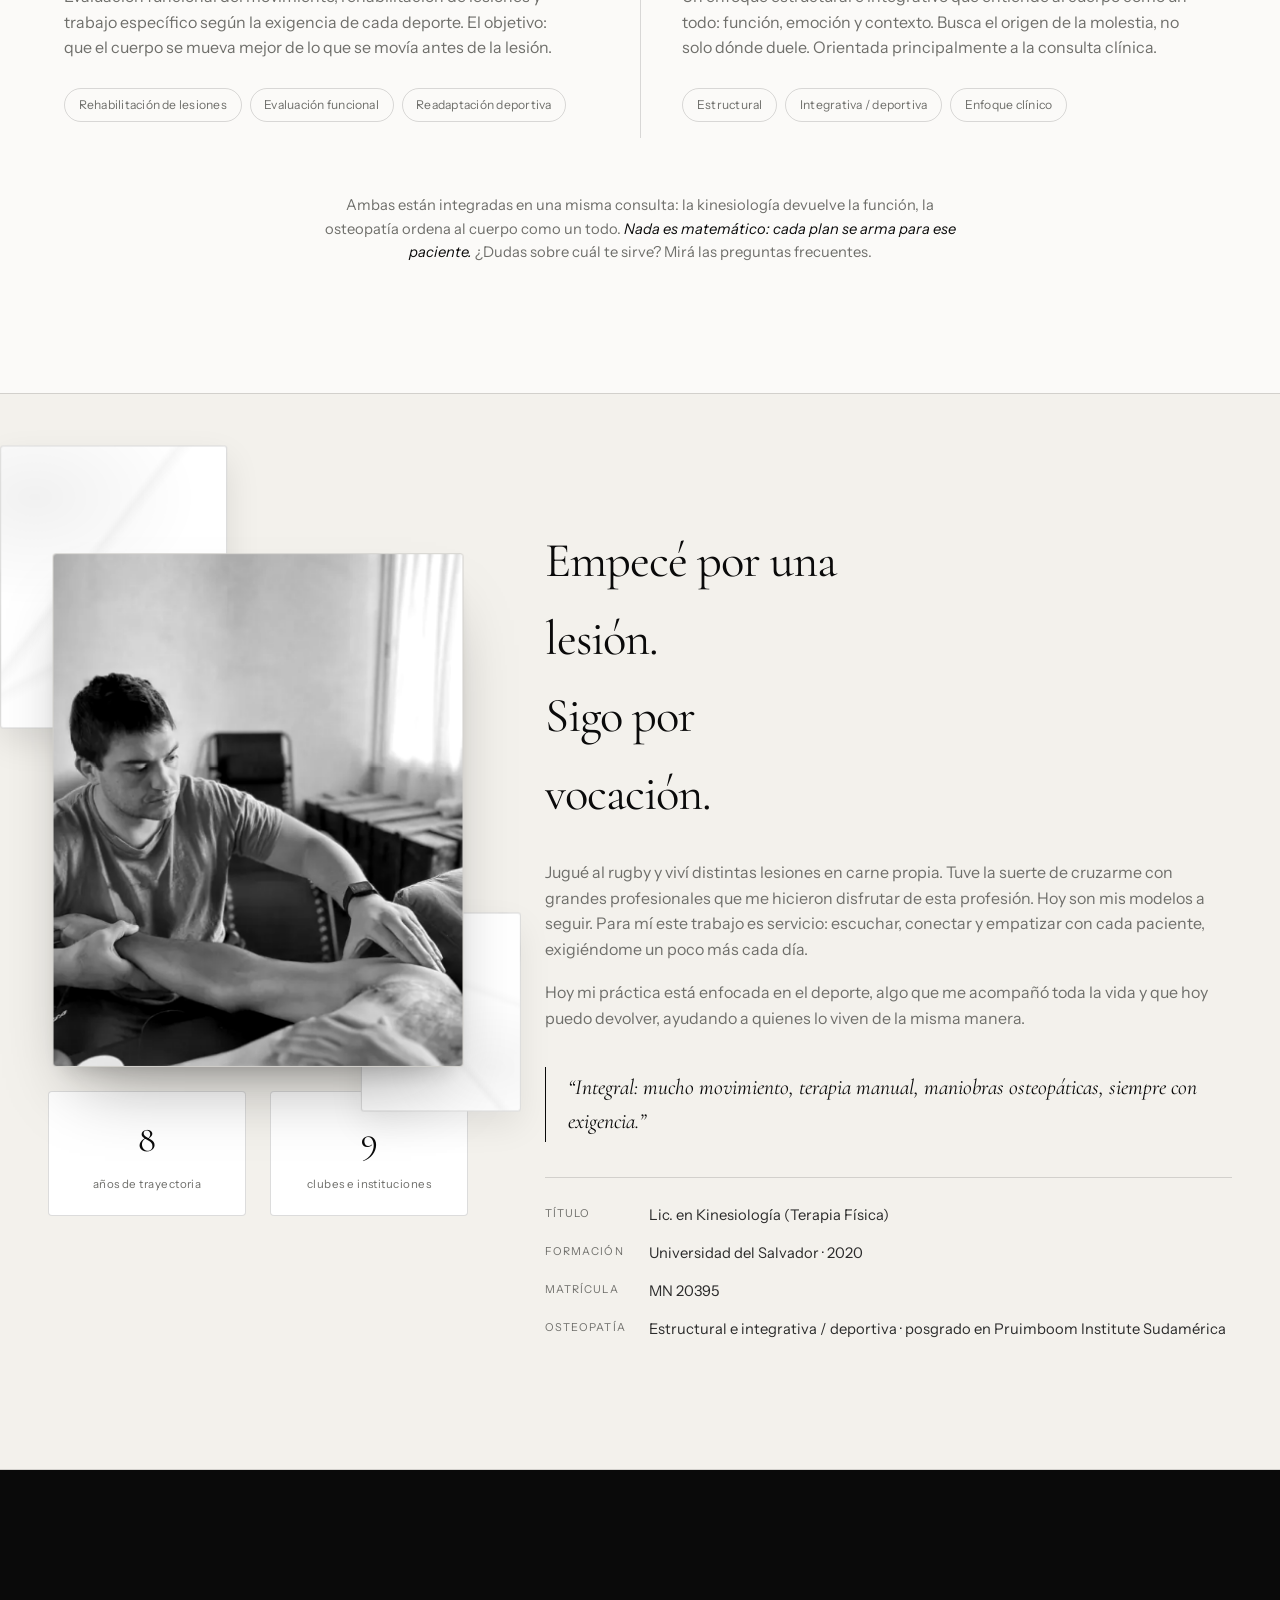
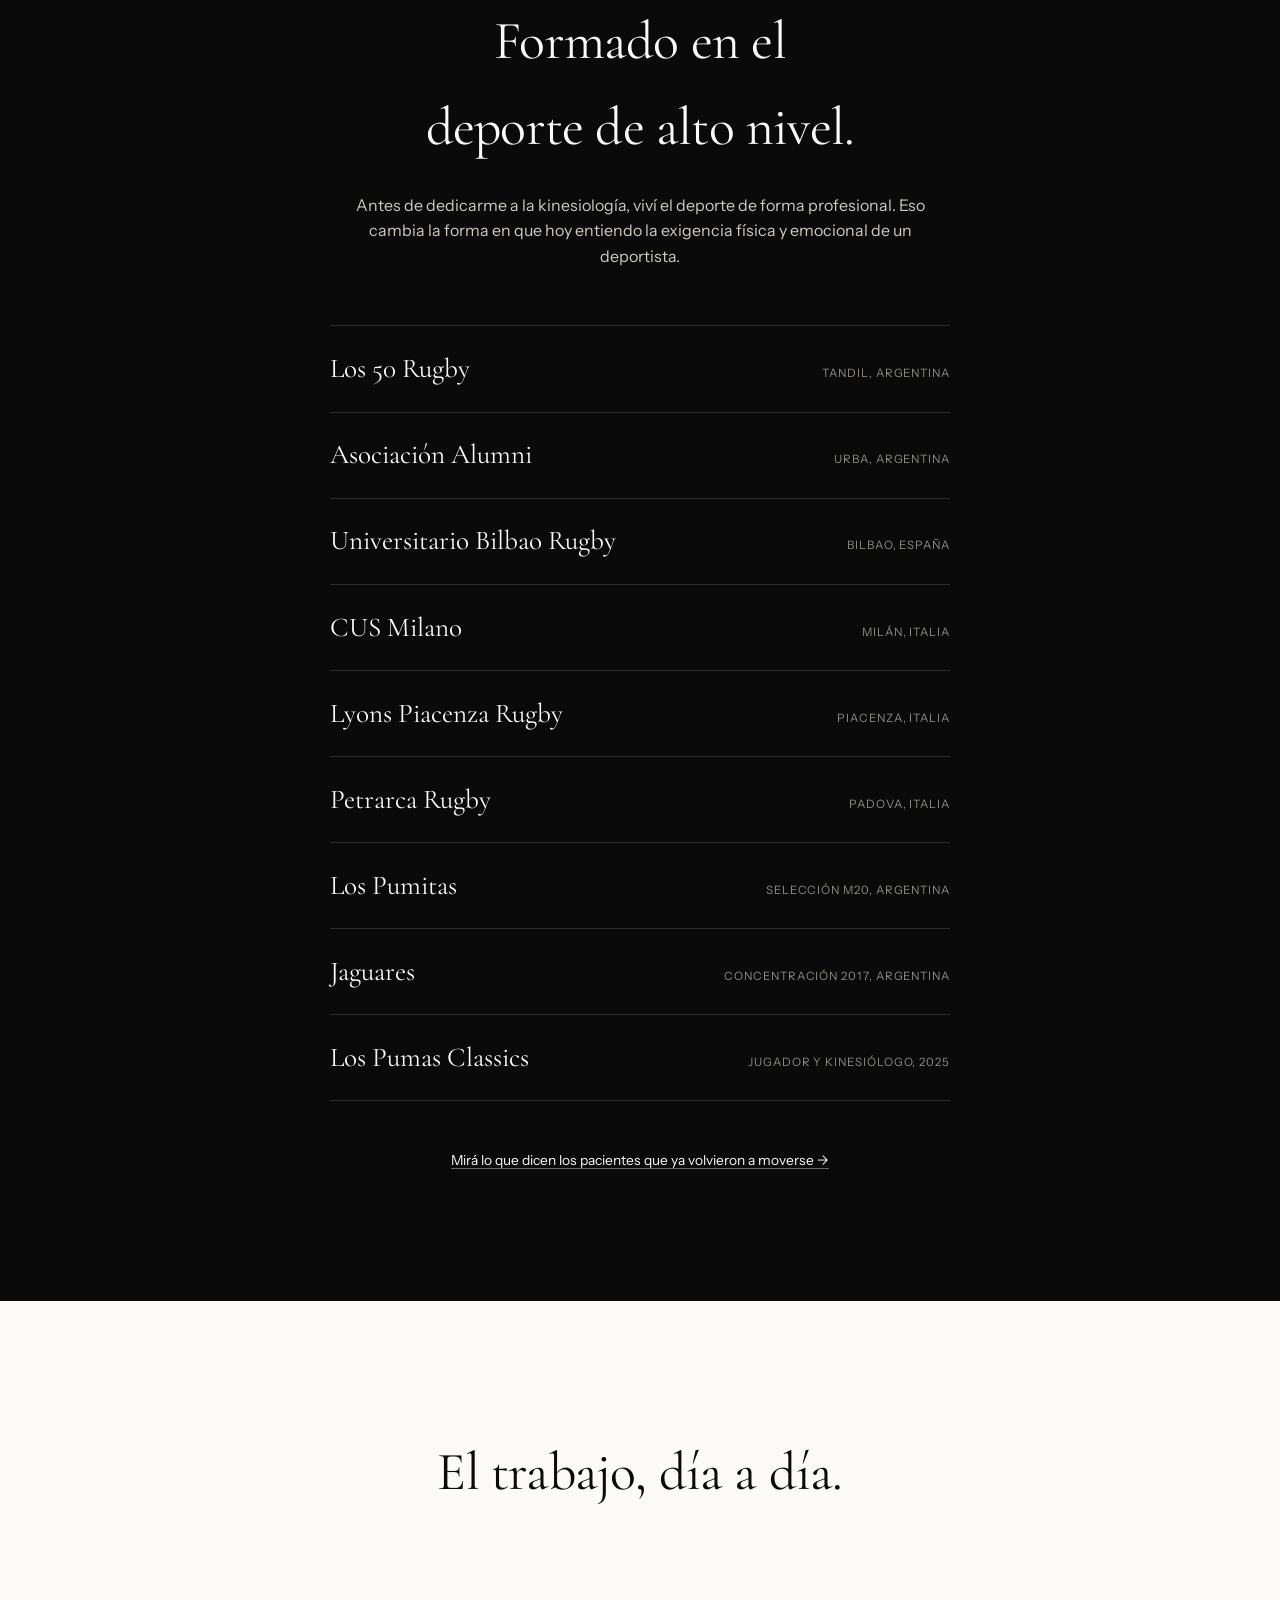
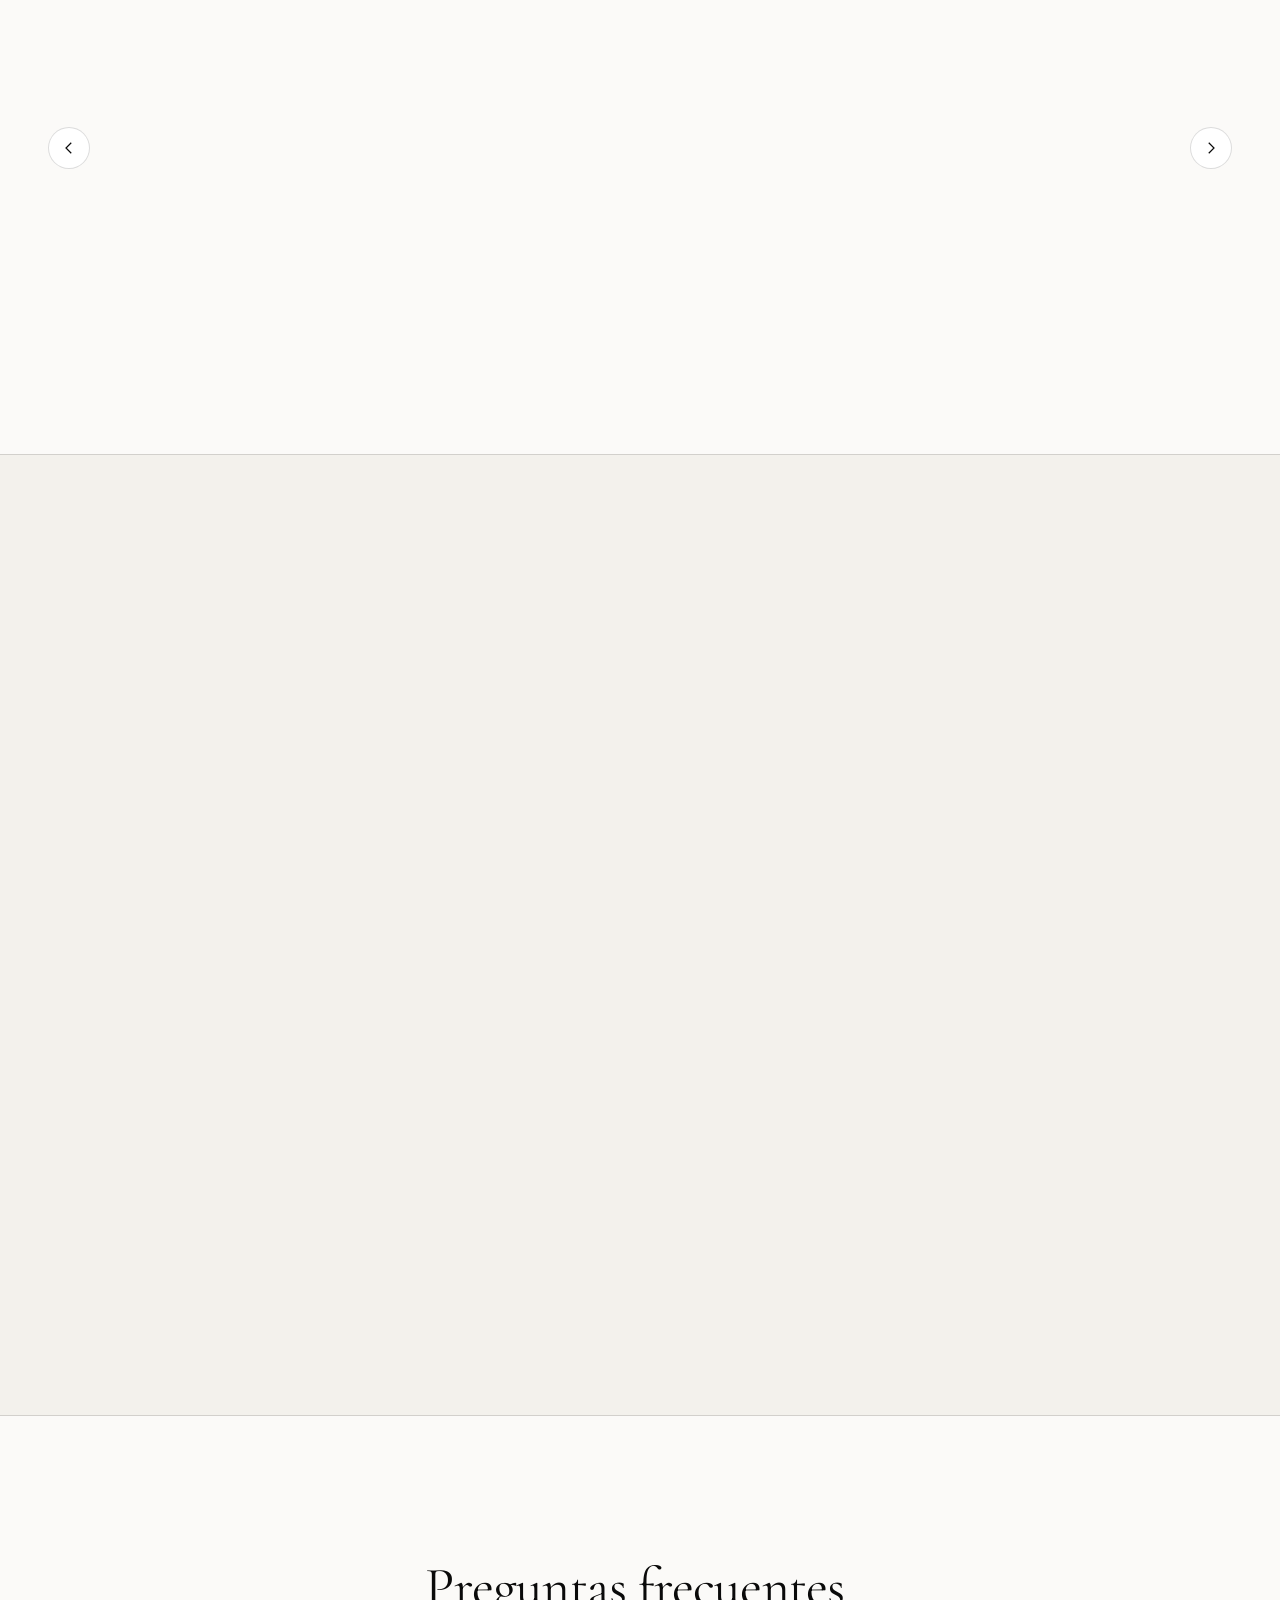
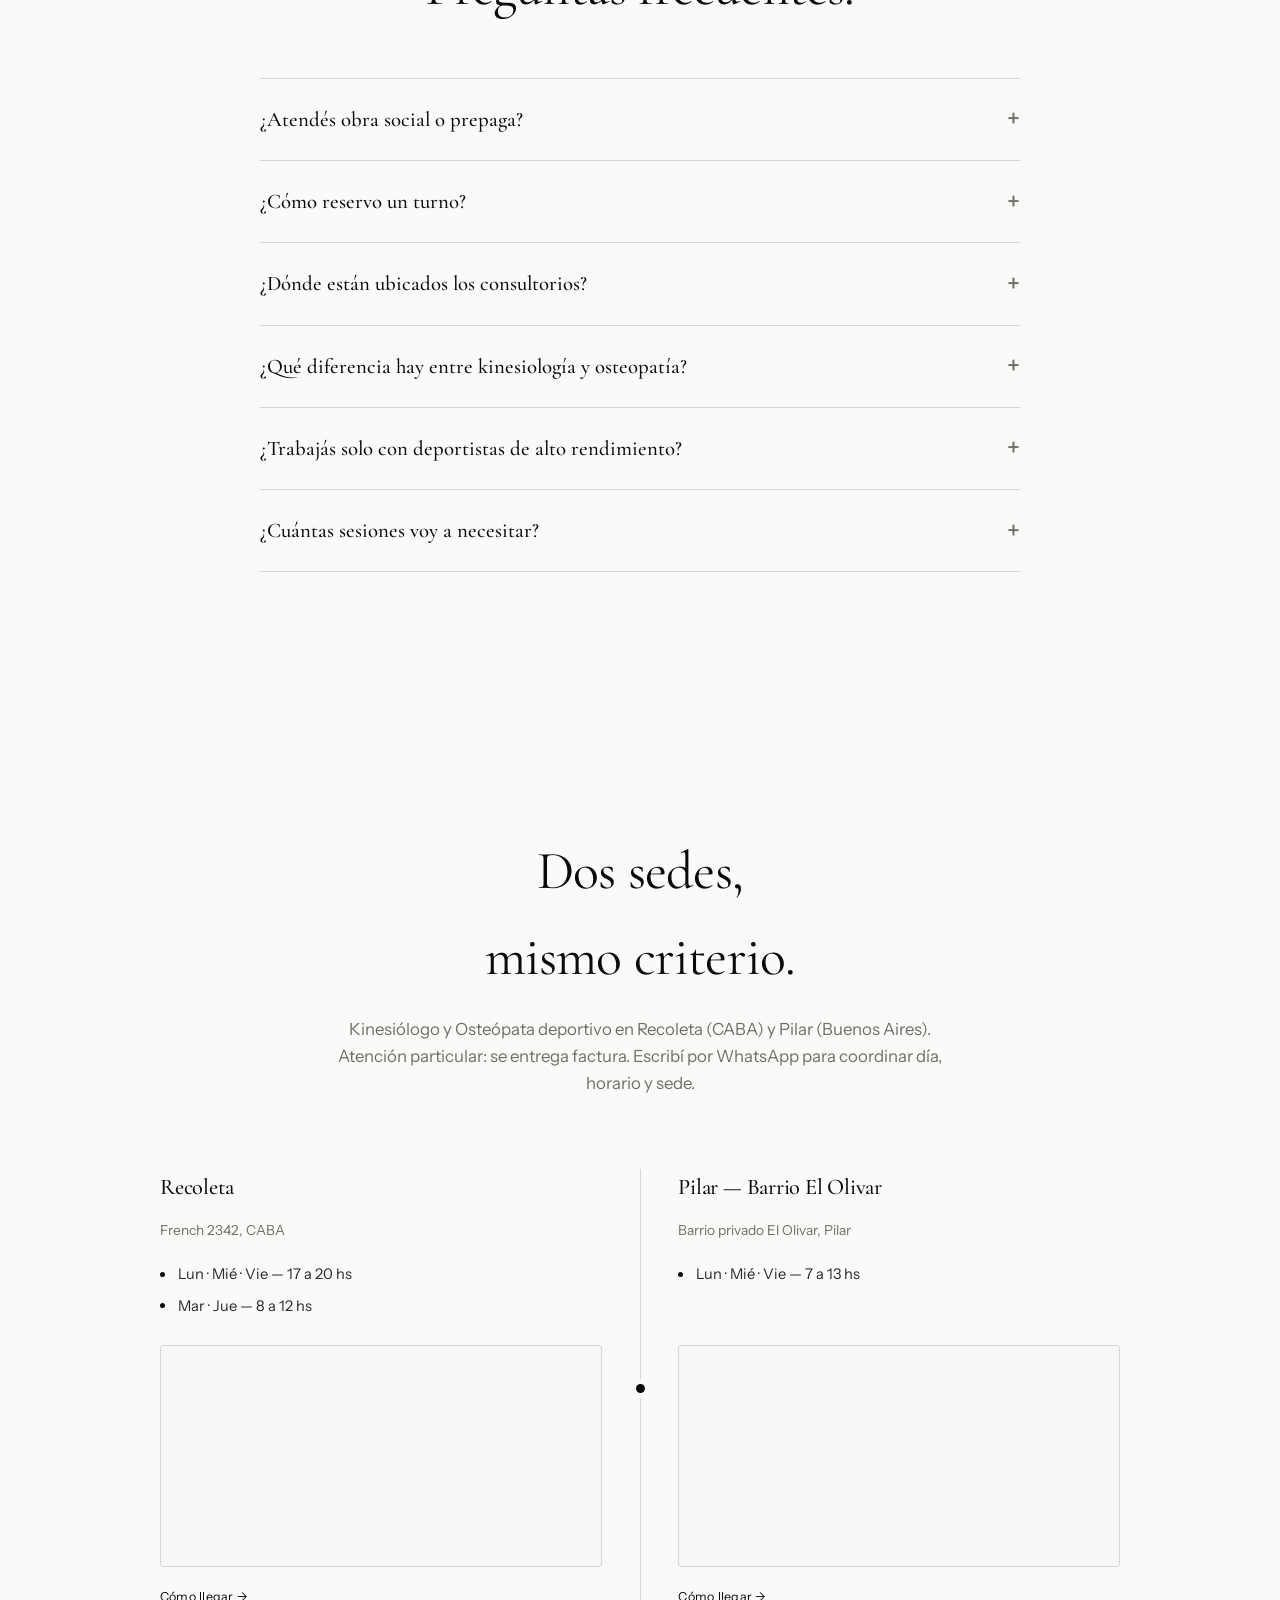
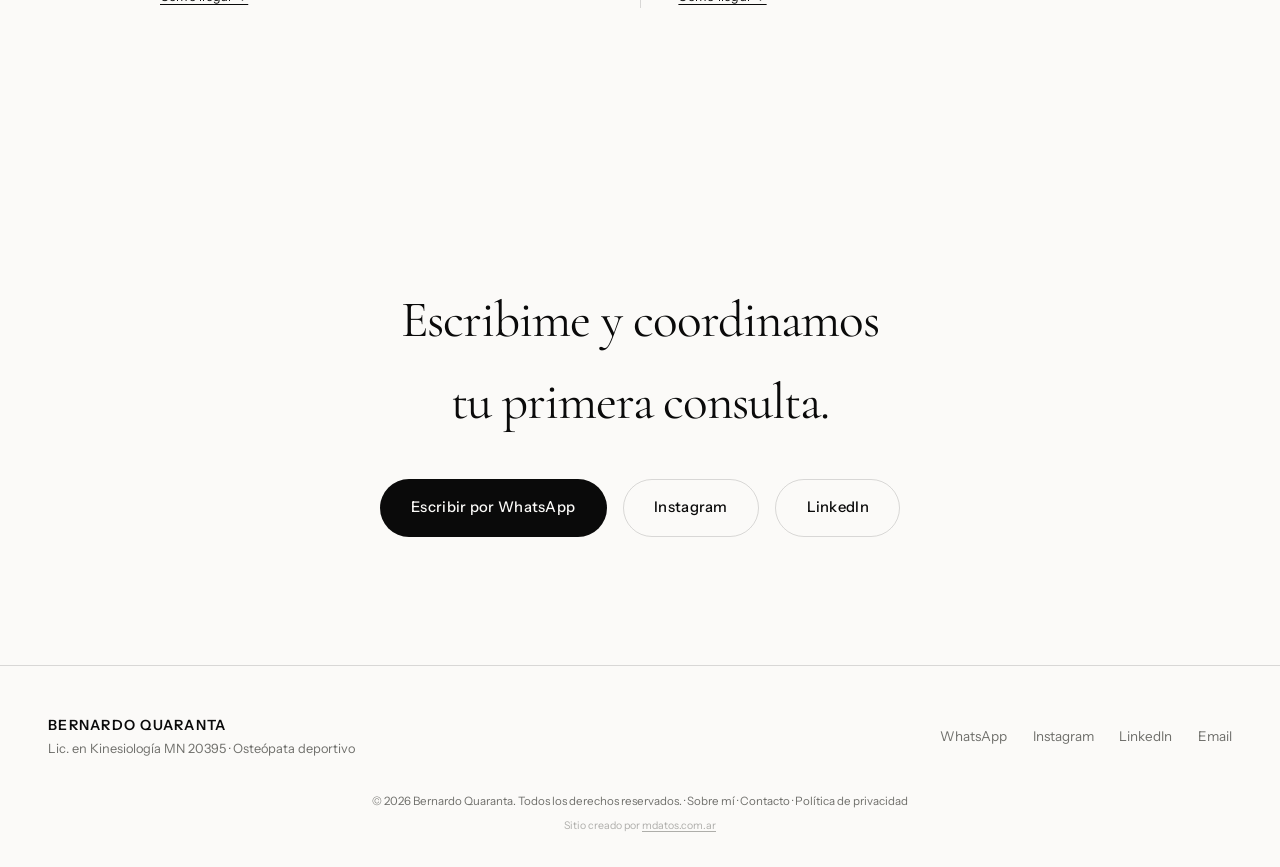
==== commit 9705d182: "Galería: loop infinito con auto-scroll, pausa en hover y foco a color - Auto-desplazamiento continuo" ====
--- a/index.html
+++ b/index.html
@@ -22,8 +22,8 @@
 <meta name="twitter:description" content="Kinesiólogo y Osteópata deportivo en Recoleta (CABA) y Pilar. Rehabilitación y evaluación funcional para deportistas." />
 <meta name="twitter:image" content="https://bernardoquaranta.com.ar/assets/img/bernardo-quaranta-kinesiologo-osteopata-portada.jpg" />
 
-<link rel="icon" type="image/webp" href="assets/img/bernardo-quaranta-logo.webp?v=20260828k" />
-<link rel="apple-touch-icon" href="assets/img/apple-touch-icon.png?v=20260828k" />
+<link rel="icon" type="image/webp" href="assets/img/bernardo-quaranta-logo.webp?v=20260828l" />
+<link rel="apple-touch-icon" href="assets/img/apple-touch-icon.png?v=20260828l" />
 <link rel="manifest" href="manifest.json" />
 <meta name="theme-color" content="#fbfaf8" />
 <meta name="apple-mobile-web-app-title" content="Bernardo Quaranta" />
@@ -34,7 +34,7 @@
 <link rel="preconnect" href="https://fonts.gstatic.com" crossorigin />
 <link href="https://fonts.googleapis.com/css2?family=Cormorant+Garamond:ital,wght@0,300;0,400;0,500;0,600;1,400&family=Instrument+Sans:wght@400;500;600&display=swap" rel="stylesheet" />
 
-<link rel="stylesheet" href="styles.css?v=20260828k" />
+<link rel="stylesheet" href="styles.css?v=20260828l" />
 <script>document.documentElement.classList.add("has-js");</script>
 
 <script type="application/ld+json">
@@ -485,9 +485,9 @@
   <svg viewBox="0 0 24 24" width="26" height="26" fill="currentColor" aria-hidden="true"><path d="M12.04 2C6.58 2 2.13 6.45 2.13 11.91c0 1.75.46 3.46 1.32 4.96L2 22l5.25-1.38a9.9 9.9 0 0 0 4.79 1.22h.01c5.46 0 9.91-4.45 9.91-9.91C21.96 6.45 17.5 2 12.04 2Zm5.8 14.1c-.24.68-1.4 1.32-1.93 1.4-.5.08-1.13.11-1.82-.11-.42-.13-.96-.31-1.65-.6-2.9-1.25-4.8-4.18-4.94-4.37-.14-.19-1.18-1.57-1.18-3 0-1.42.75-2.12 1.02-2.41.27-.29.58-.36.78-.36.2 0 .39 0 .56.01.18.01.42-.07.65.5.24.58.82 2 .89 2.15.07.15.12.32.02.51-.1.19-.15.31-.3.48-.15.17-.31.38-.44.51-.15.15-.3.31-.13.6.17.29.75 1.24 1.61 2 1.11.99 2.04 1.3 2.33 1.44.29.15.46.13.63-.08.17-.2.72-.84.91-1.13.19-.29.38-.24.63-.14.26.1 1.64.77 1.92.91.29.15.48.22.55.34.07.13.07.72-.17 1.4Z"/></svg>
 </a>
 
-<script defer src="lib/gsap.min.js?v=20260828k"></script>
-<script defer src="lib/ScrollTrigger.min.js?v=20260828k"></script>
-<script defer src="lib/manifest.js?v=20260828k"></script>
-<script defer src="main.js?v=20260828k"></script>
+<script defer src="lib/gsap.min.js?v=20260828l"></script>
+<script defer src="lib/ScrollTrigger.min.js?v=20260828l"></script>
+<script defer src="lib/manifest.js?v=20260828l"></script>
+<script defer src="main.js?v=20260828l"></script>
 </body>
 </html>
--- a/styles.css
+++ b/styles.css
@@ -433,10 +433,17 @@
   transition: transform .2s var(--ease-out);
   will-change: transform;
 }
-/* Rest state (and the no-JS fallback) shows every card at full size;
-   main.js runs synchronously on load and immediately sets each card's
-   actual scale via inline style, so there is no visible pre-JS state. */
-.lens-item img { width: 100%; height: 100%; object-fit: cover; display: block; filter: grayscale(1) contrast(1.05); -webkit-user-drag: none; user-select: none; }
+/* Rest state (and the no-JS fallback) shows every card at full size and
+   fully grayscale; main.js runs synchronously on load and immediately
+   sets each card's actual scale/color via inline style (the centered
+   card comes up to color, the rest stay grayscale), so there is no
+   visible pre-JS flash. */
+.lens-item img {
+  width: 100%; height: 100%; object-fit: cover; display: block;
+  filter: grayscale(1) contrast(1.05);
+  transition: filter .12s linear;
+  -webkit-user-drag: none; user-select: none;
+}
 
 .lens-arrow {
   flex: none; display: flex; align-items: center; justify-content: center;
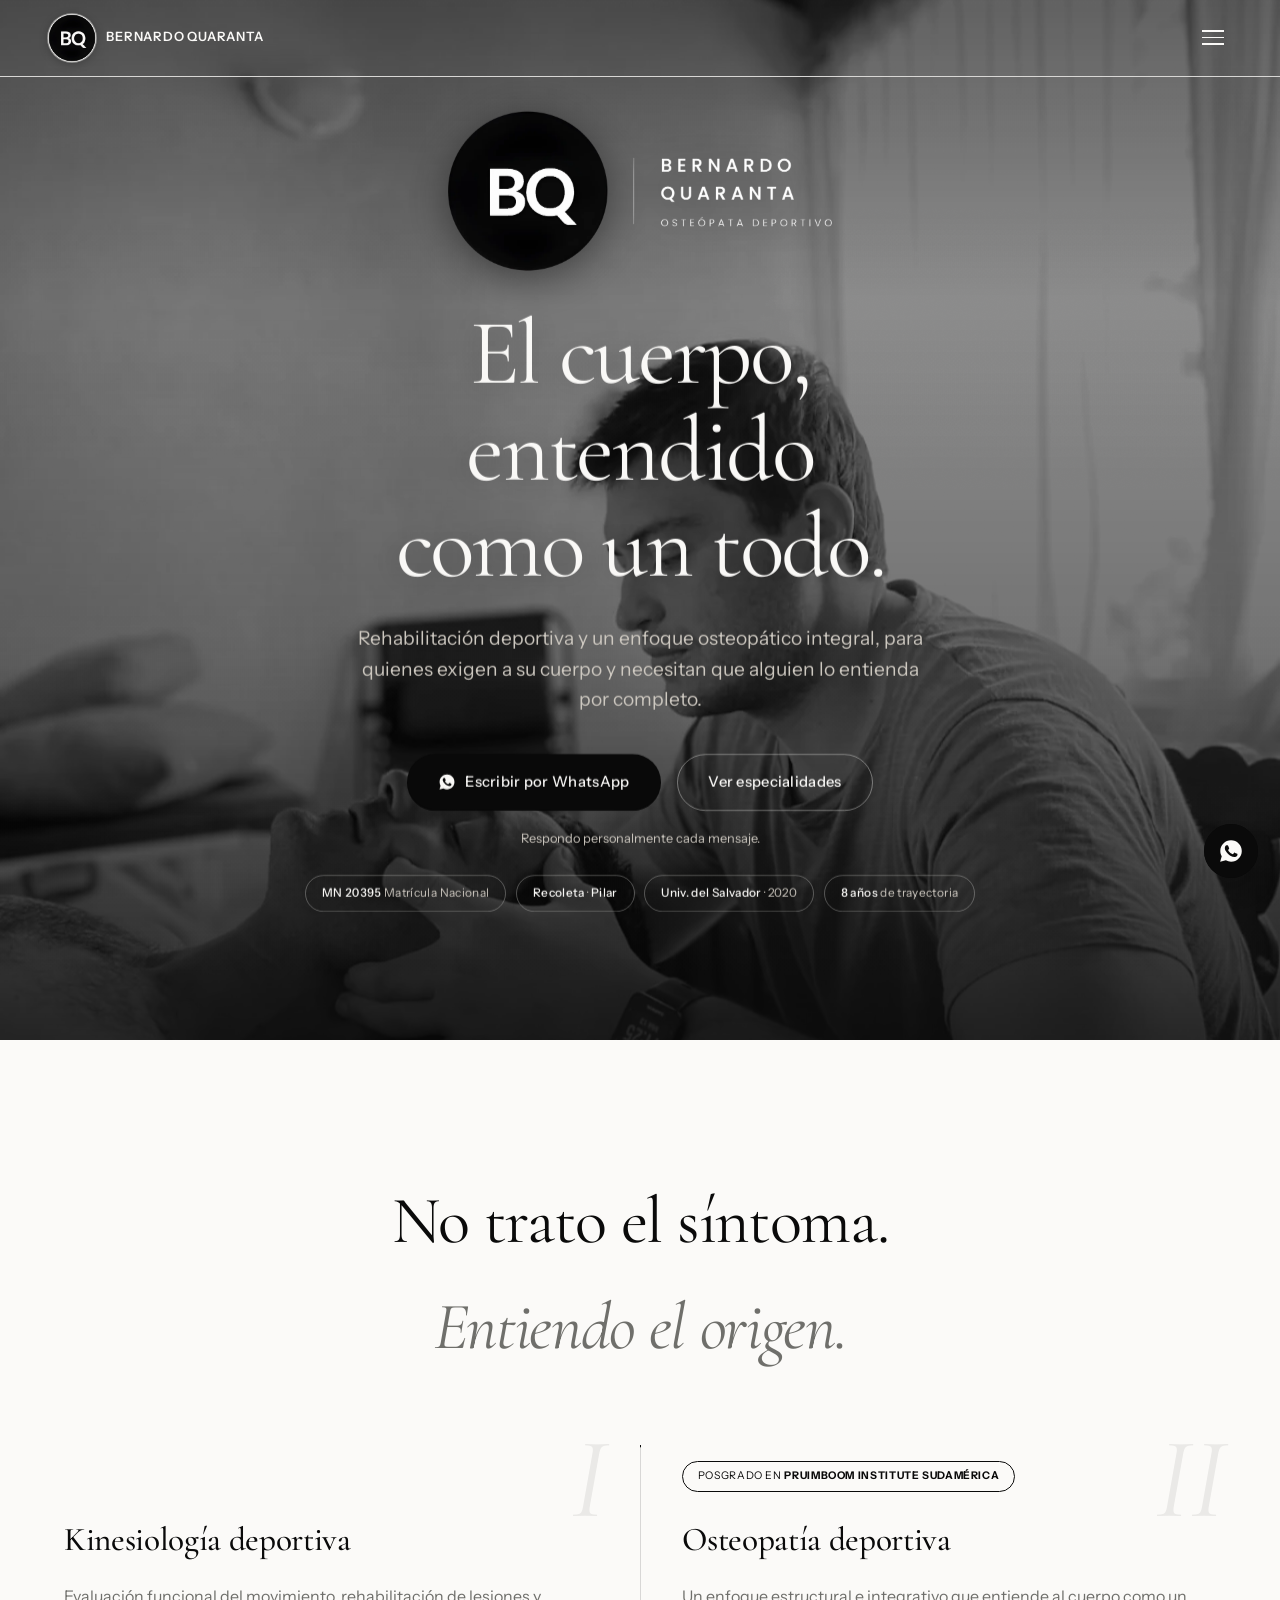
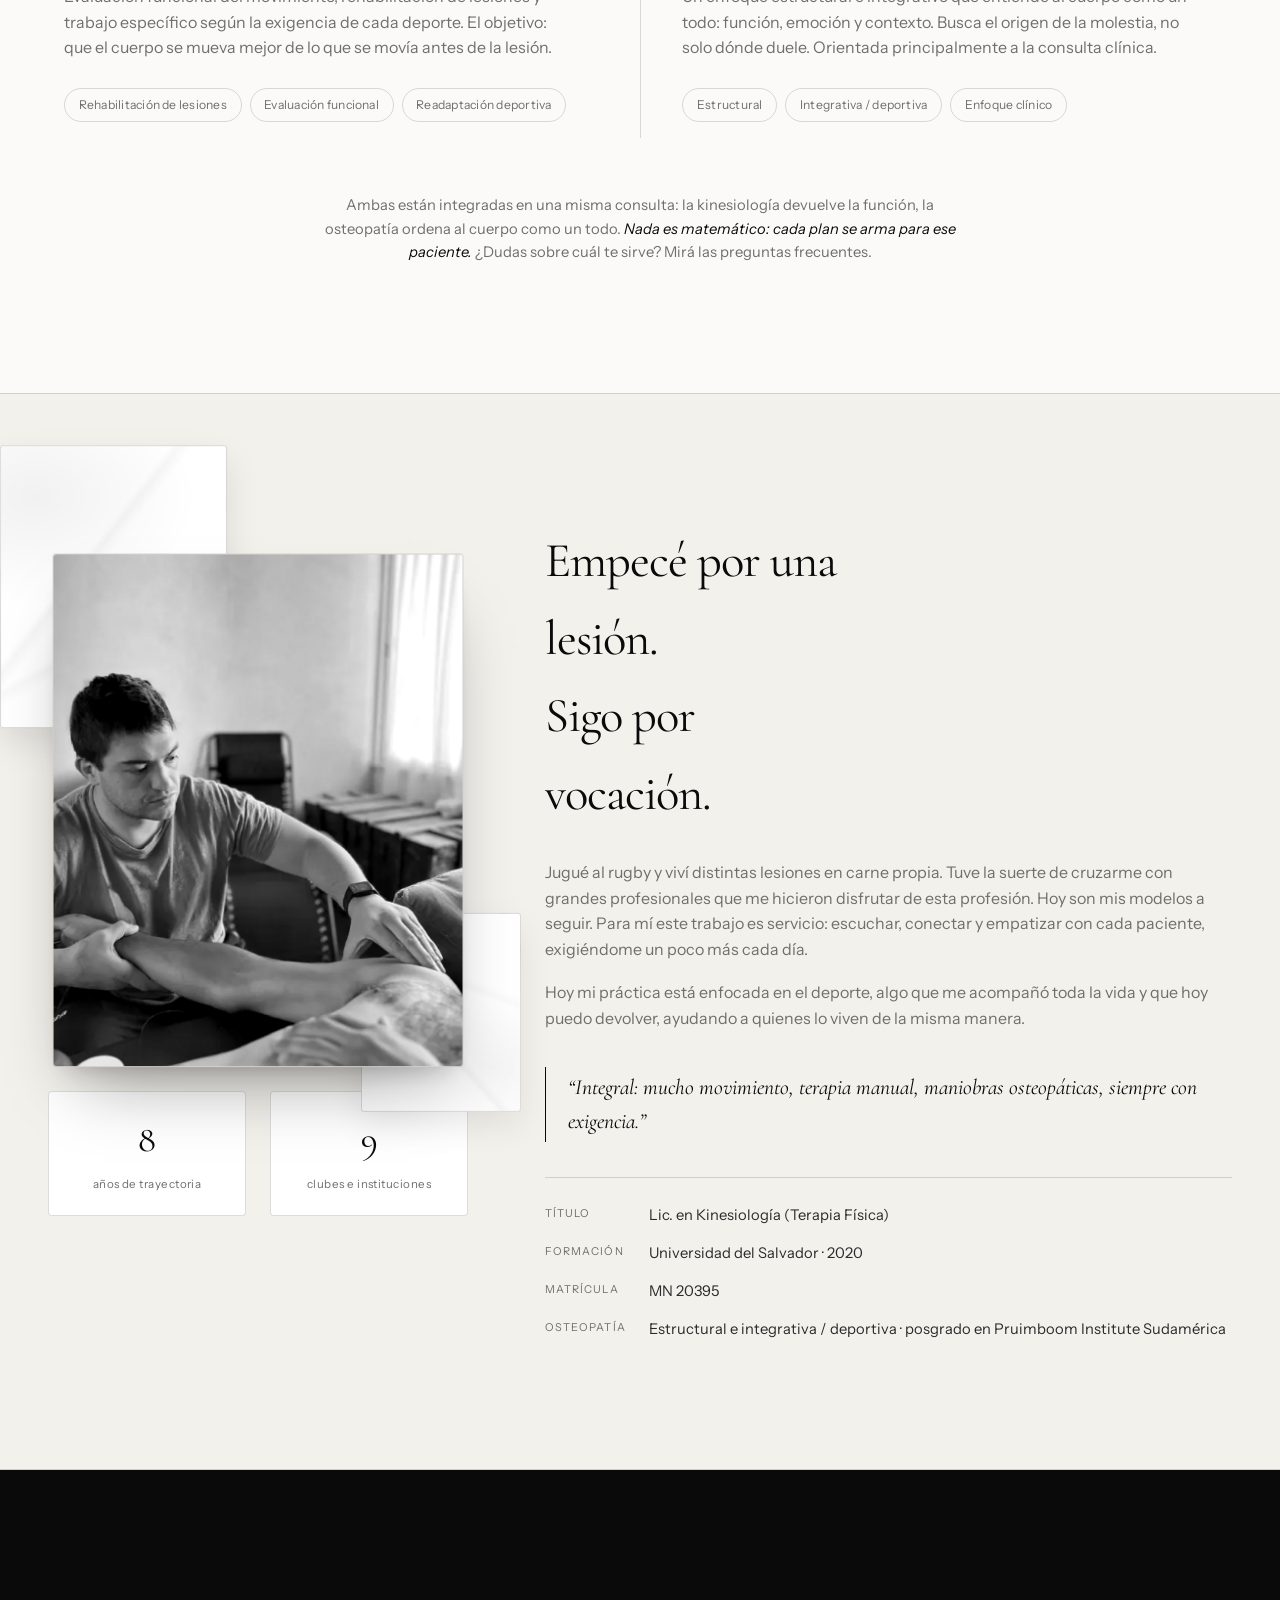
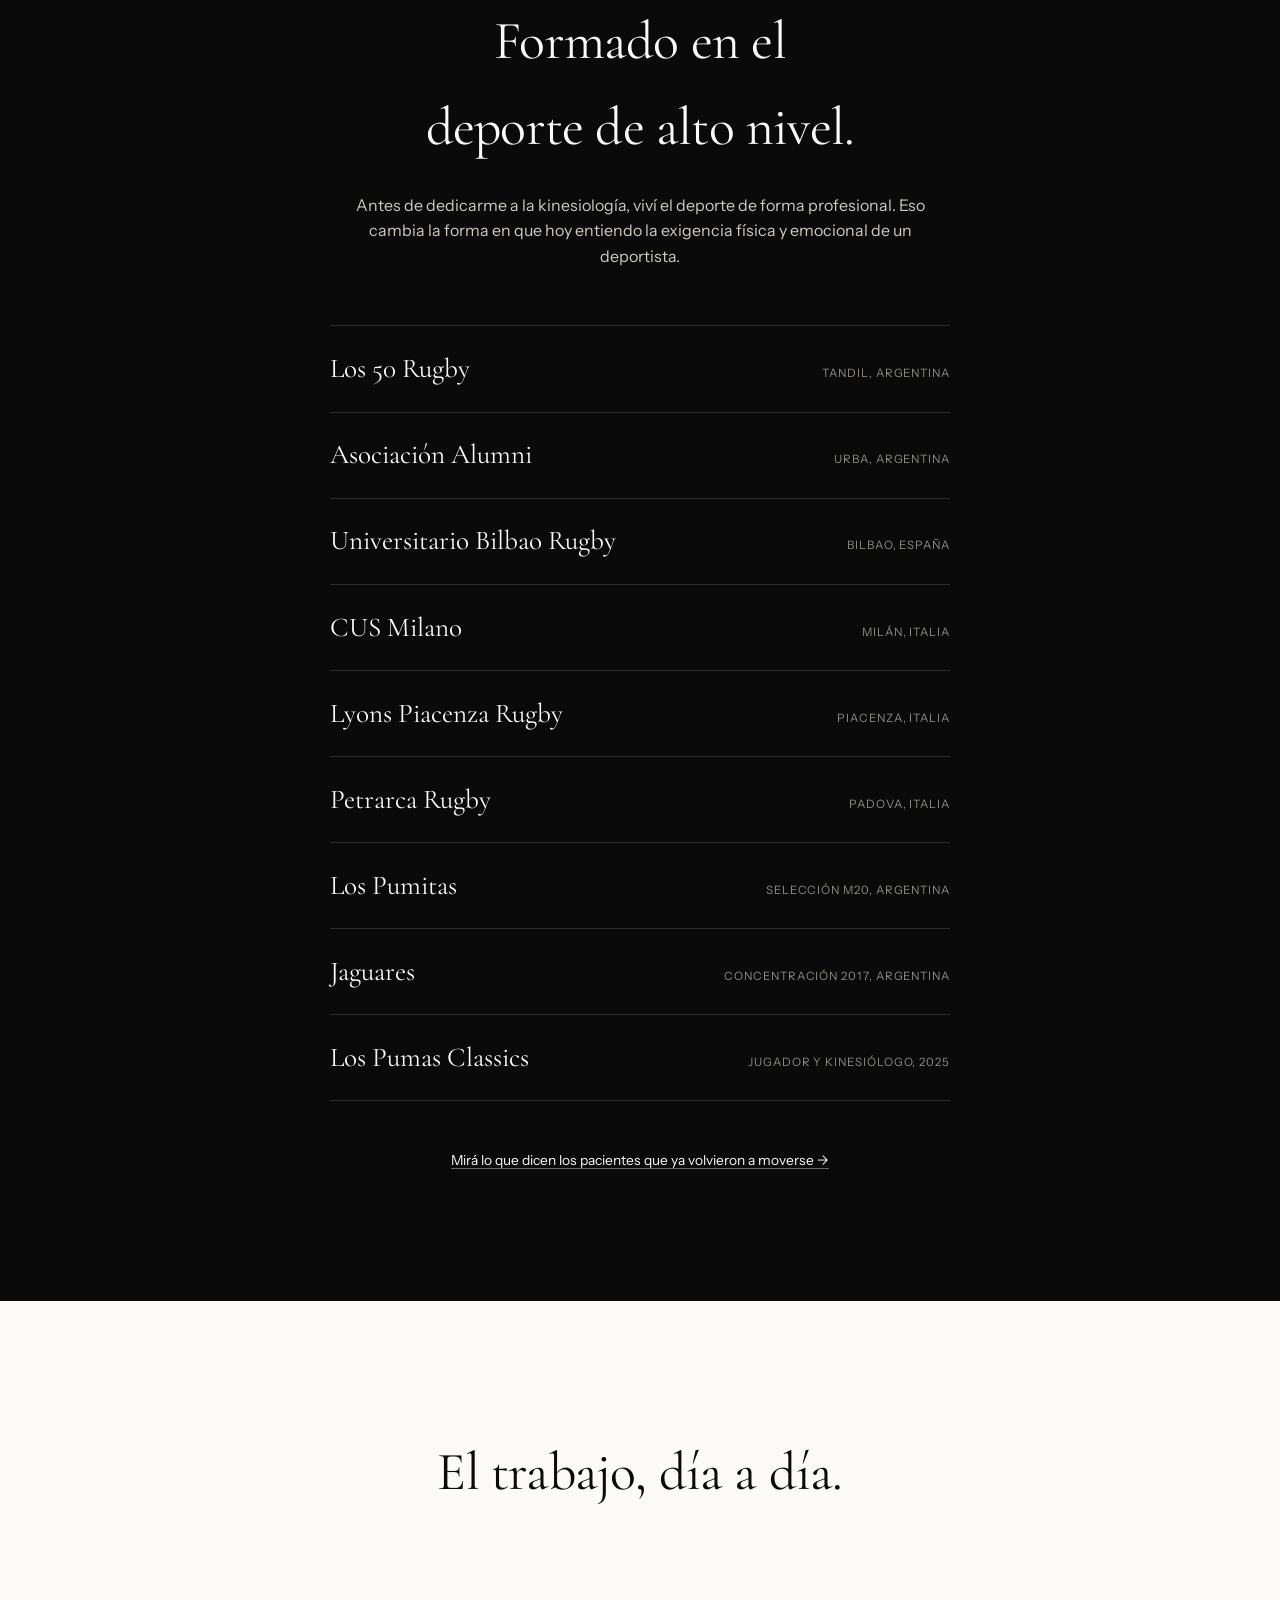
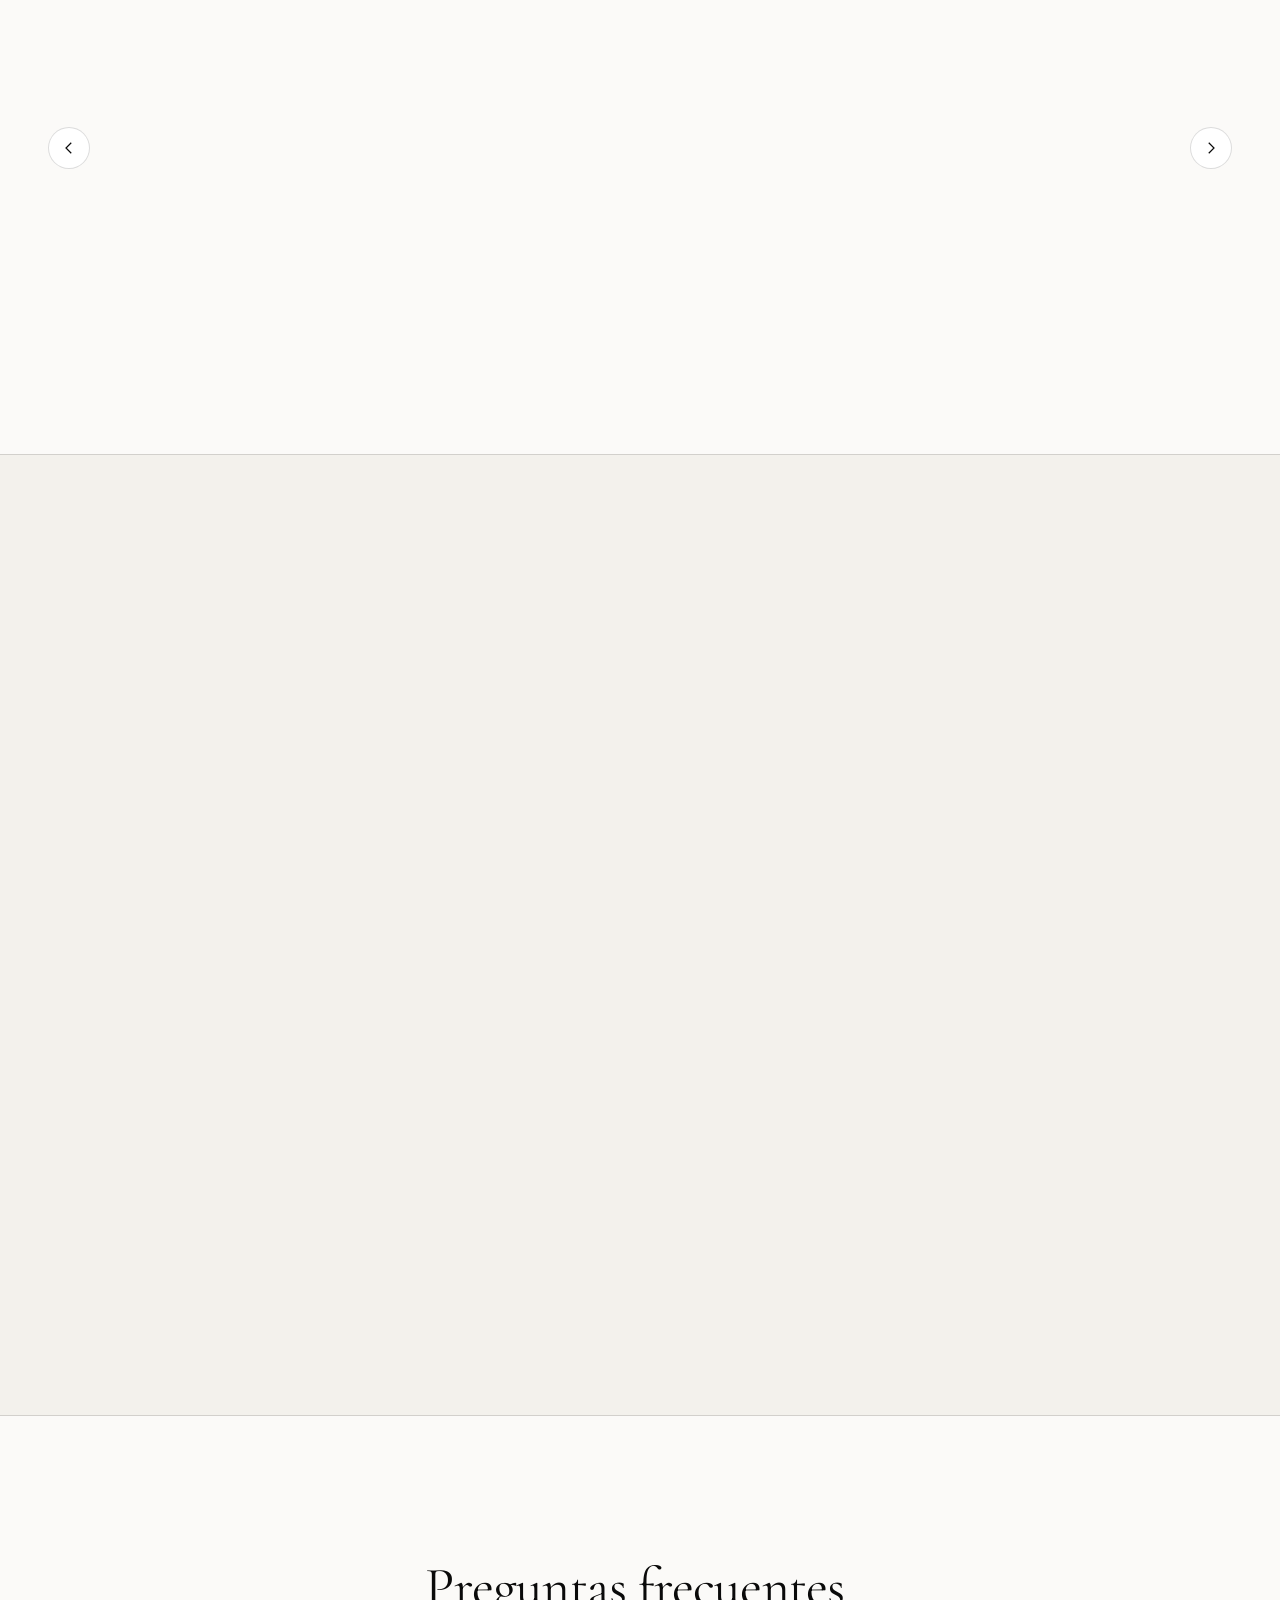
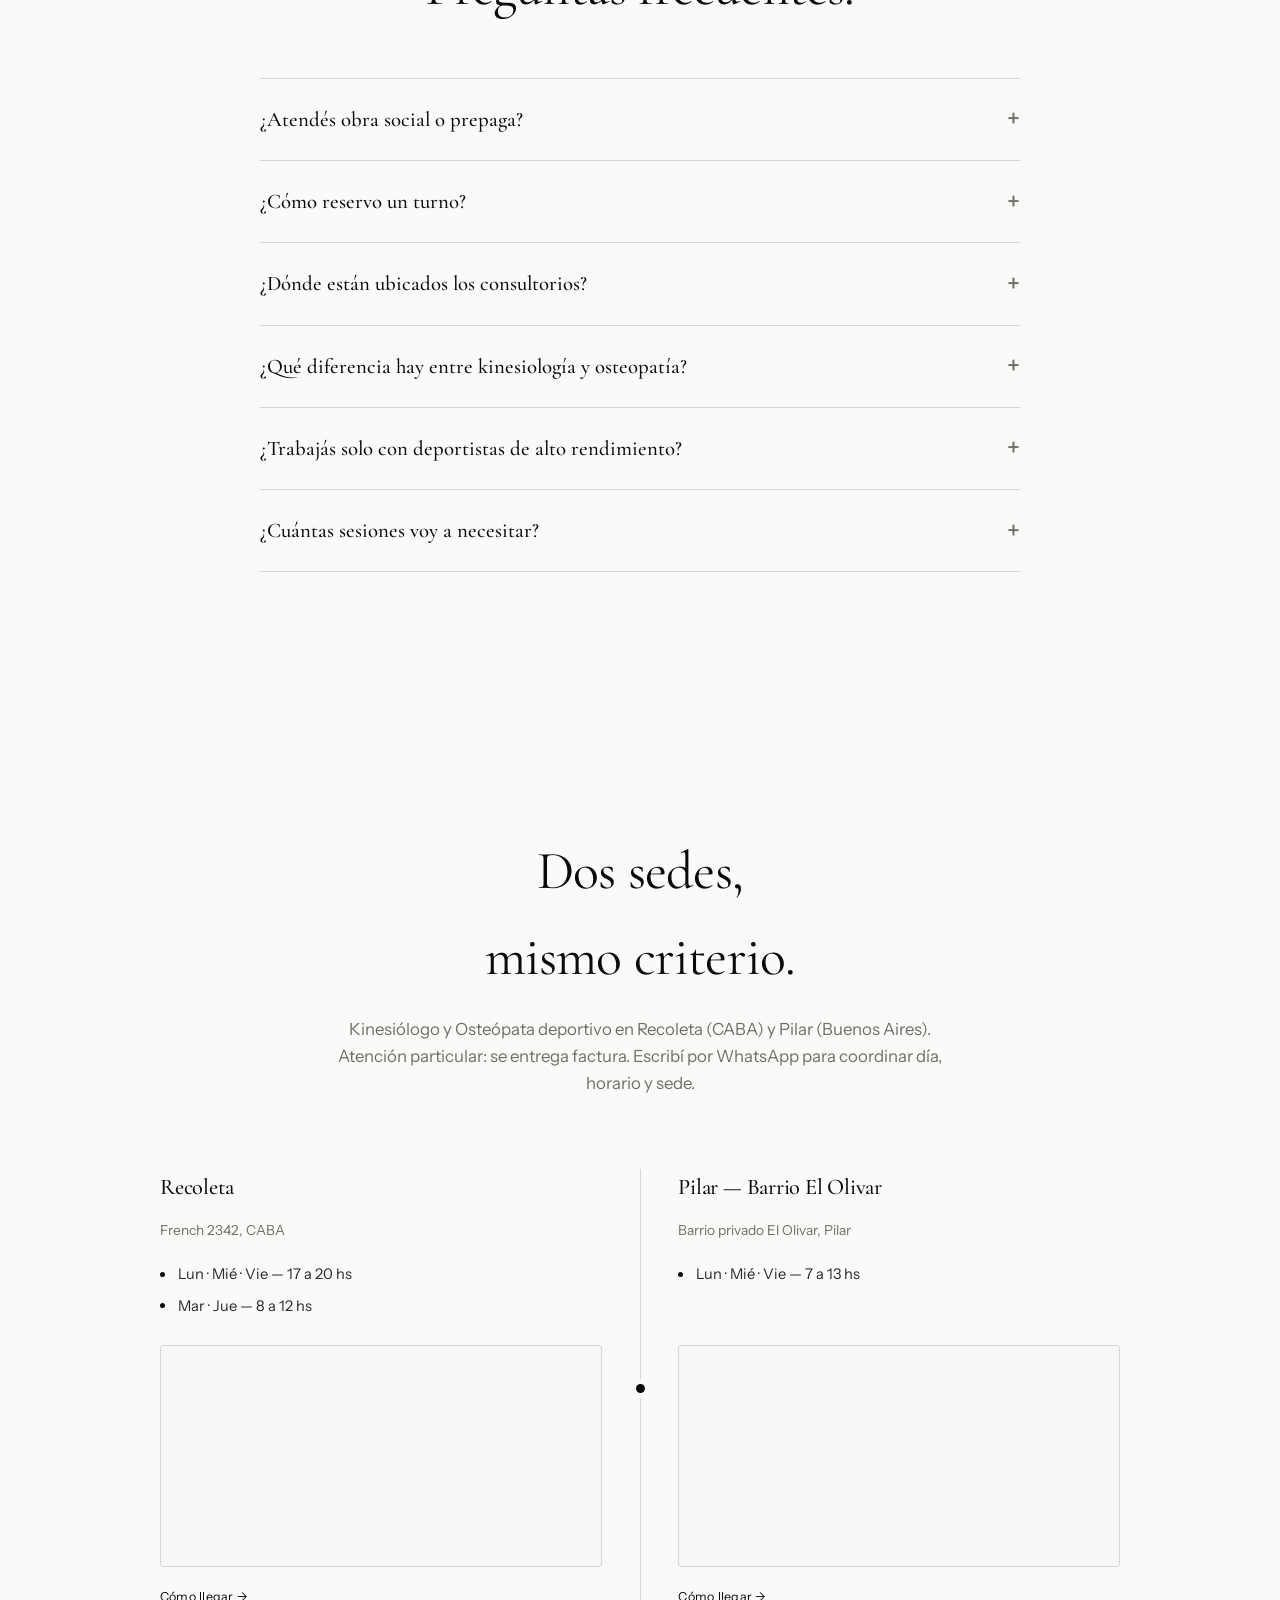
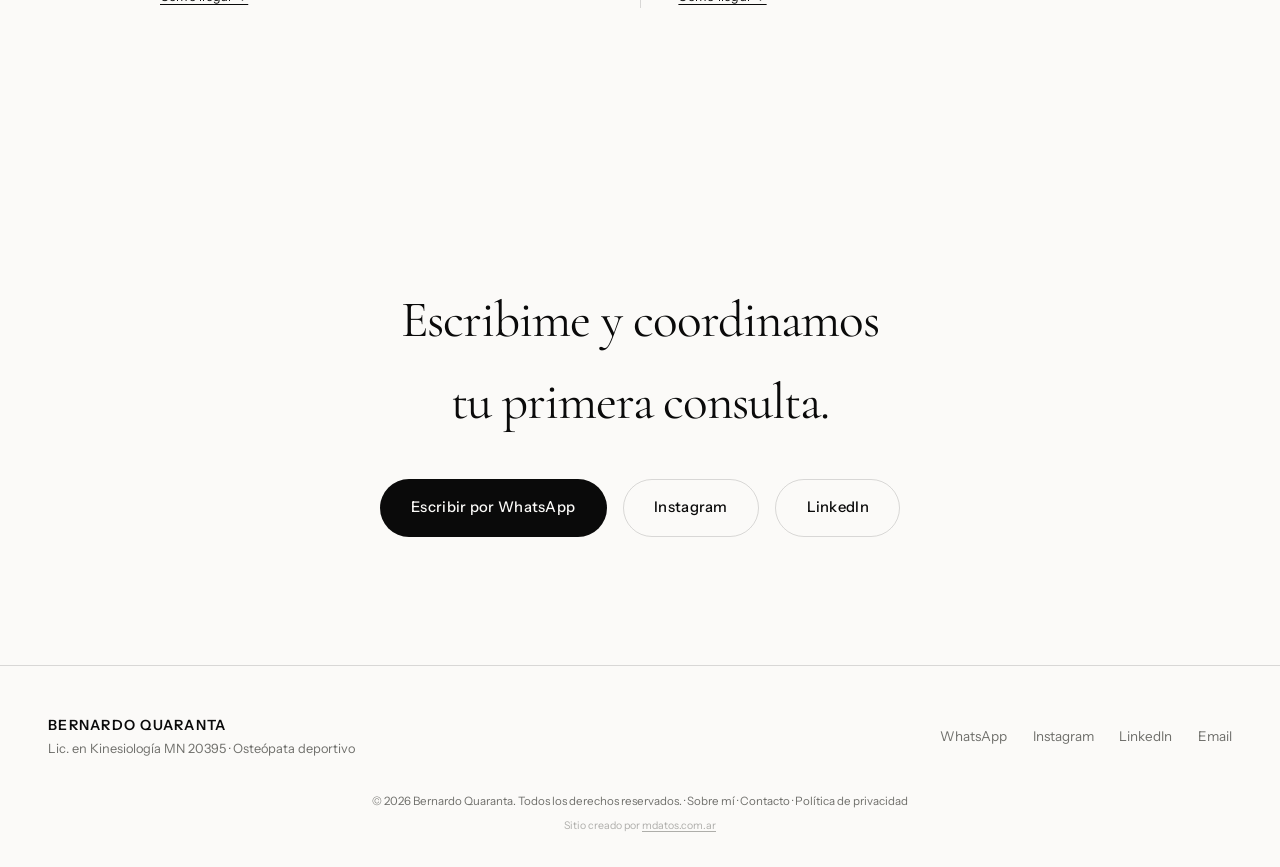
==== commit 169b1207: "Corrige el numeral "II" superpuesto al badge de Osteopatía en mobile El numeral decorativo del panel" ====
--- a/index.html
+++ b/index.html
@@ -22,8 +22,8 @@
 <meta name="twitter:description" content="Kinesiólogo y Osteópata deportivo en Recoleta (CABA) y Pilar. Rehabilitación y evaluación funcional para deportistas." />
 <meta name="twitter:image" content="https://bernardoquaranta.com.ar/assets/img/bernardo-quaranta-kinesiologo-osteopata-portada.jpg" />
 
-<link rel="icon" type="image/webp" href="assets/img/bernardo-quaranta-logo.webp?v=20260828l" />
-<link rel="apple-touch-icon" href="assets/img/apple-touch-icon.png?v=20260828l" />
+<link rel="icon" type="image/webp" href="assets/img/bernardo-quaranta-logo.webp?v=20260828m" />
+<link rel="apple-touch-icon" href="assets/img/apple-touch-icon.png?v=20260828m" />
 <link rel="manifest" href="manifest.json" />
 <meta name="theme-color" content="#fbfaf8" />
 <meta name="apple-mobile-web-app-title" content="Bernardo Quaranta" />
@@ -34,7 +34,7 @@
 <link rel="preconnect" href="https://fonts.gstatic.com" crossorigin />
 <link href="https://fonts.googleapis.com/css2?family=Cormorant+Garamond:ital,wght@0,300;0,400;0,500;0,600;1,400&family=Instrument+Sans:wght@400;500;600&display=swap" rel="stylesheet" />
 
-<link rel="stylesheet" href="styles.css?v=20260828l" />
+<link rel="stylesheet" href="styles.css?v=20260828m" />
 <script>document.documentElement.classList.add("has-js");</script>
 
 <script type="application/ld+json">
@@ -485,9 +485,9 @@
   <svg viewBox="0 0 24 24" width="26" height="26" fill="currentColor" aria-hidden="true"><path d="M12.04 2C6.58 2 2.13 6.45 2.13 11.91c0 1.75.46 3.46 1.32 4.96L2 22l5.25-1.38a9.9 9.9 0 0 0 4.79 1.22h.01c5.46 0 9.91-4.45 9.91-9.91C21.96 6.45 17.5 2 12.04 2Zm5.8 14.1c-.24.68-1.4 1.32-1.93 1.4-.5.08-1.13.11-1.82-.11-.42-.13-.96-.31-1.65-.6-2.9-1.25-4.8-4.18-4.94-4.37-.14-.19-1.18-1.57-1.18-3 0-1.42.75-2.12 1.02-2.41.27-.29.58-.36.78-.36.2 0 .39 0 .56.01.18.01.42-.07.65.5.24.58.82 2 .89 2.15.07.15.12.32.02.51-.1.19-.15.31-.3.48-.15.17-.31.38-.44.51-.15.15-.3.31-.13.6.17.29.75 1.24 1.61 2 1.11.99 2.04 1.3 2.33 1.44.29.15.46.13.63-.08.17-.2.72-.84.91-1.13.19-.29.38-.24.63-.14.26.1 1.64.77 1.92.91.29.15.48.22.55.34.07.13.07.72-.17 1.4Z"/></svg>
 </a>
 
-<script defer src="lib/gsap.min.js?v=20260828l"></script>
-<script defer src="lib/ScrollTrigger.min.js?v=20260828l"></script>
-<script defer src="lib/manifest.js?v=20260828l"></script>
-<script defer src="main.js?v=20260828l"></script>
+<script defer src="lib/gsap.min.js?v=20260828m"></script>
+<script defer src="lib/ScrollTrigger.min.js?v=20260828m"></script>
+<script defer src="lib/manifest.js?v=20260828m"></script>
+<script defer src="main.js?v=20260828m"></script>
 </body>
 </html>
--- a/styles.css
+++ b/styles.css
@@ -311,6 +311,10 @@
   .spine { display: none; }
   .pane-numeral { font-size: 4.5rem; top: -1.8rem; }
   .pane-badge-spacer { display: none; }
+  /* The second pane's real badge sits above its heading, which the first
+     pane doesn't have — so its numeral needs to drop down to decorate
+     behind "Osteopatía deportiva" instead of landing on the badge pill. */
+  .pane:nth-of-type(2) .pane-numeral { top: 3.2rem; }
 }
 
 /* ===================== ABOUT ===================== */
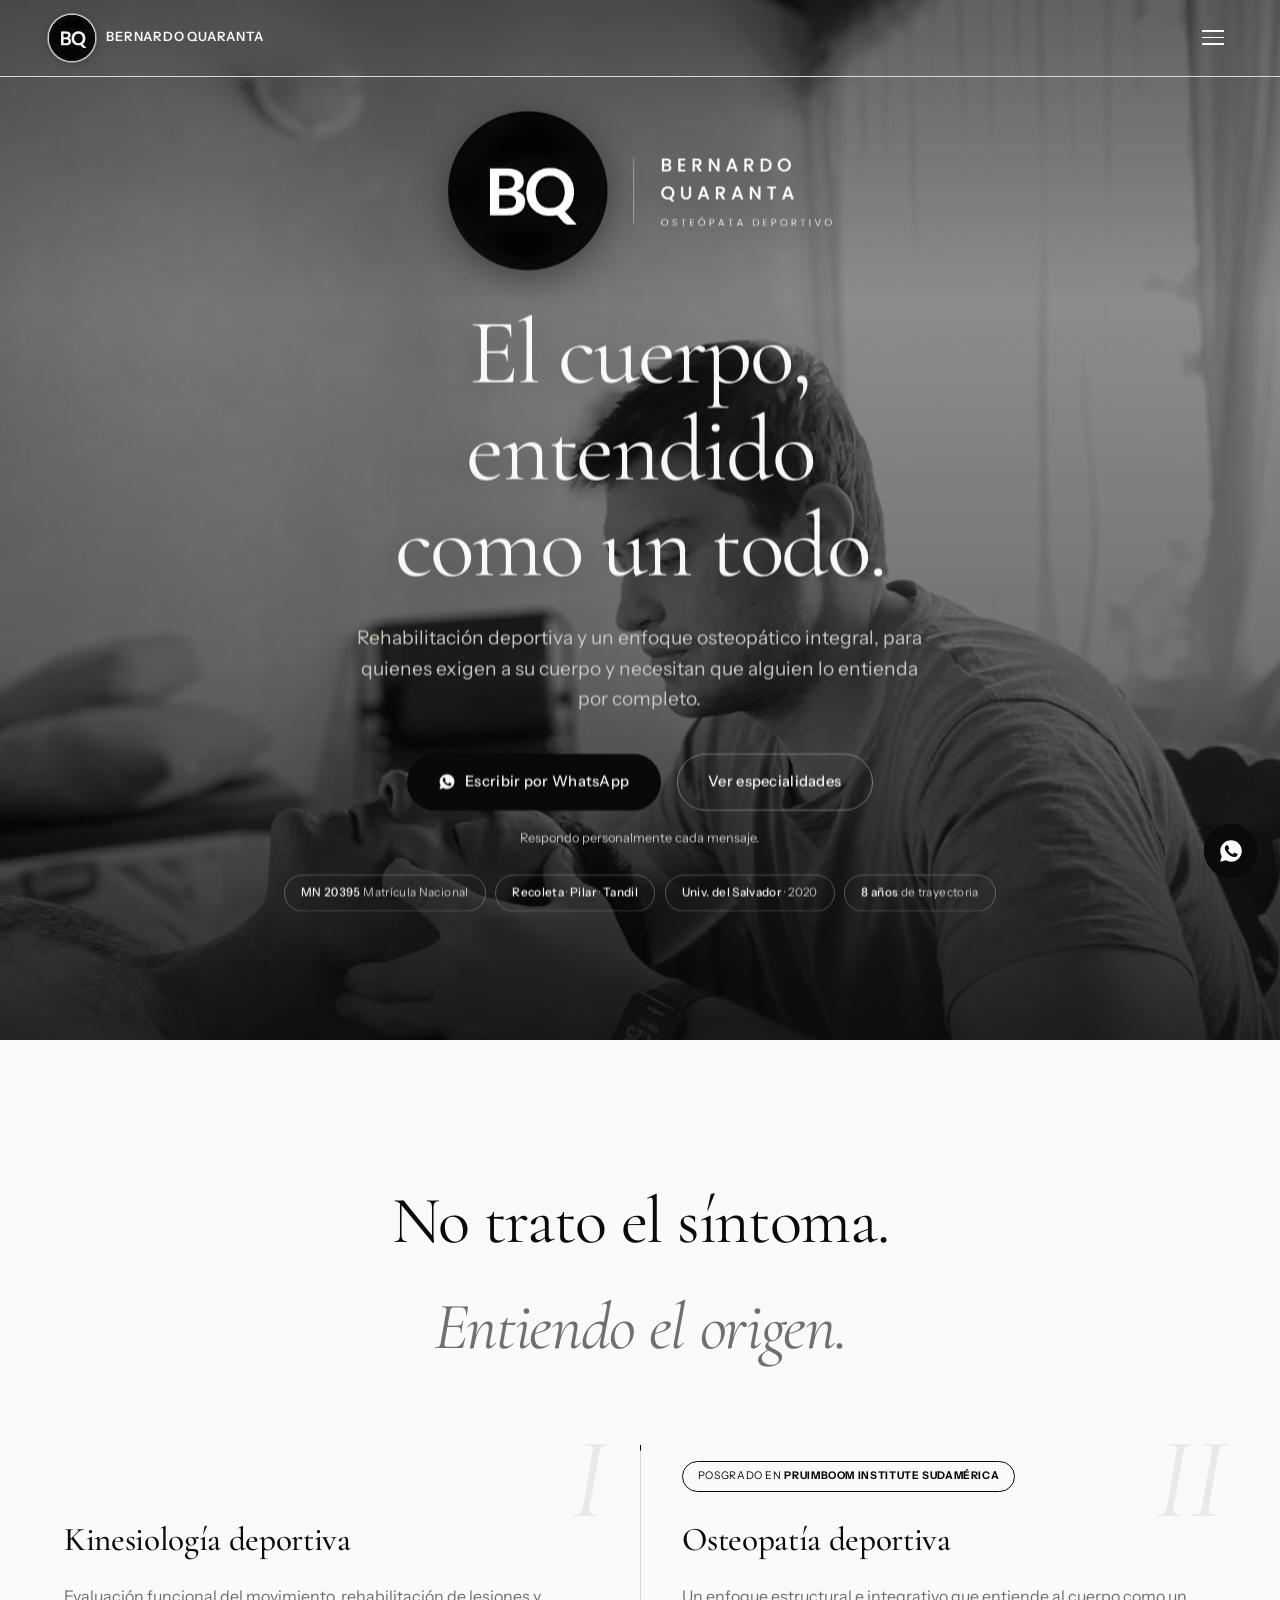
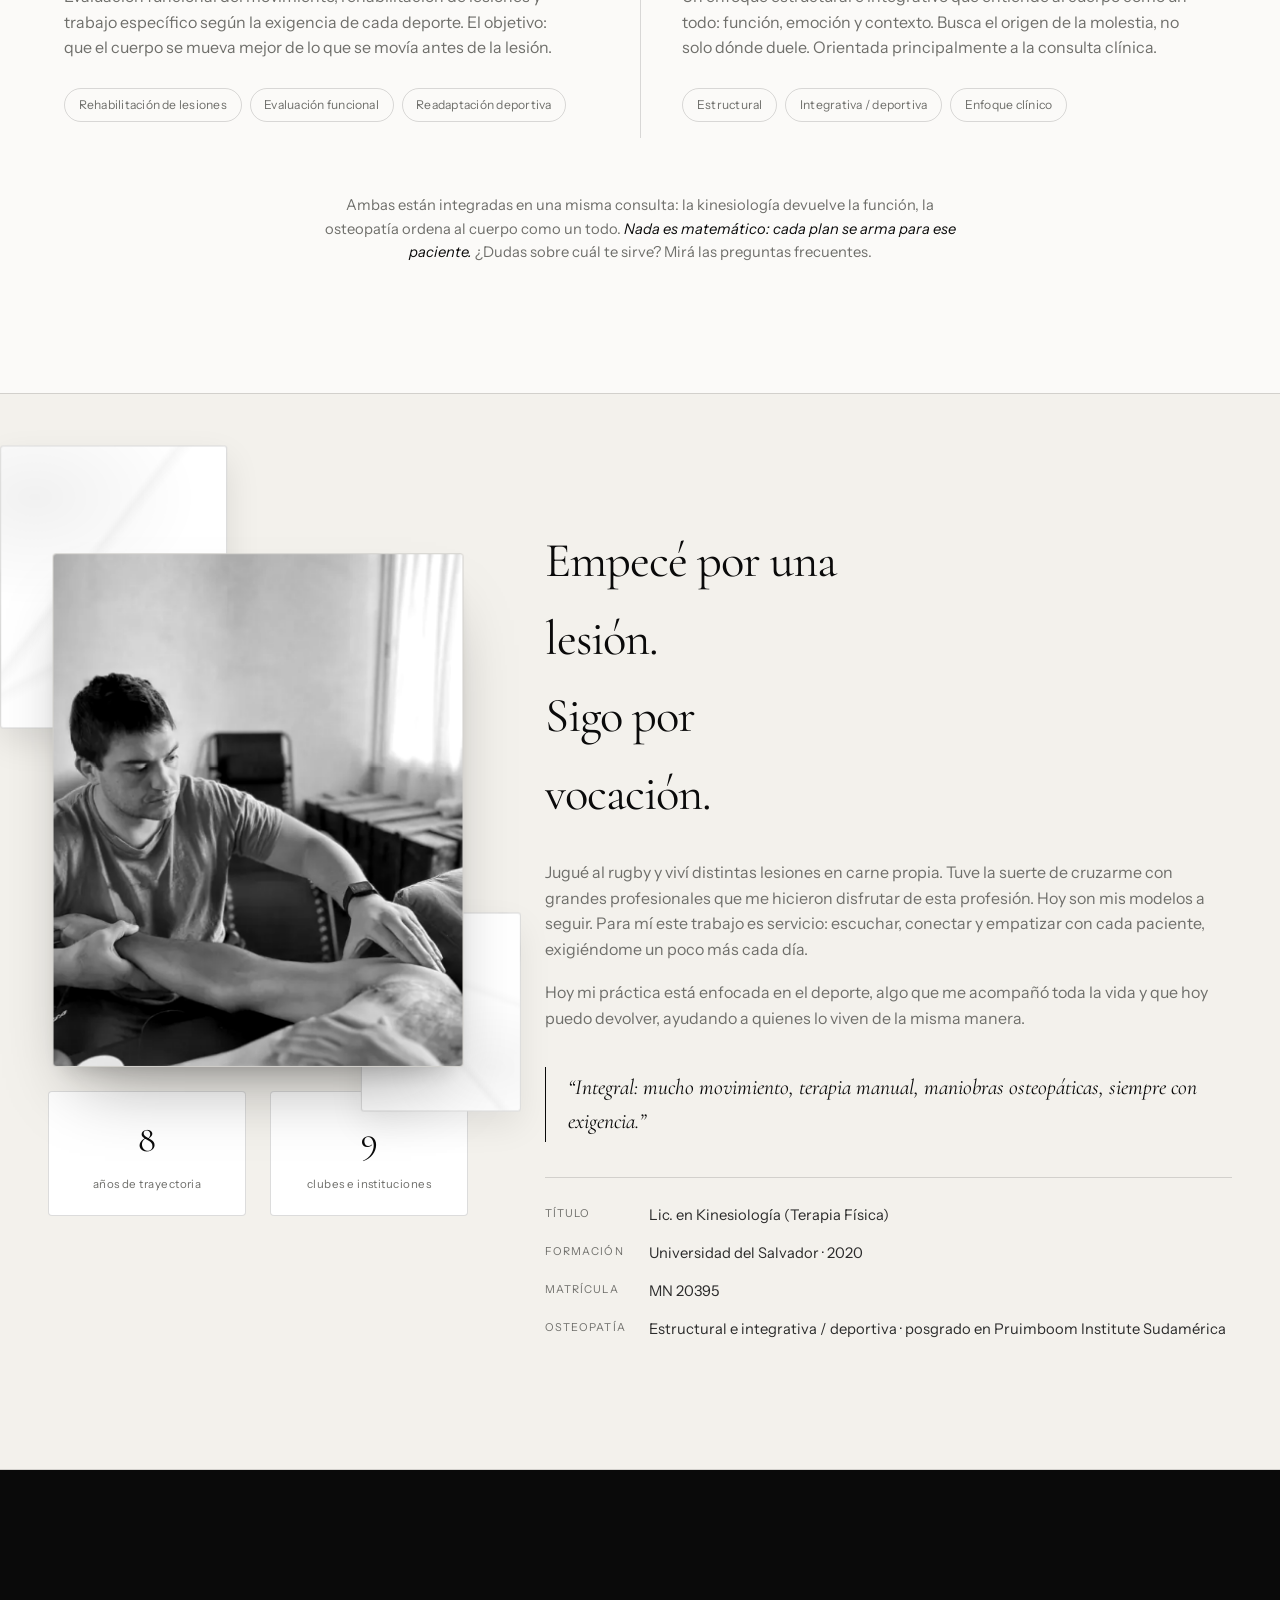
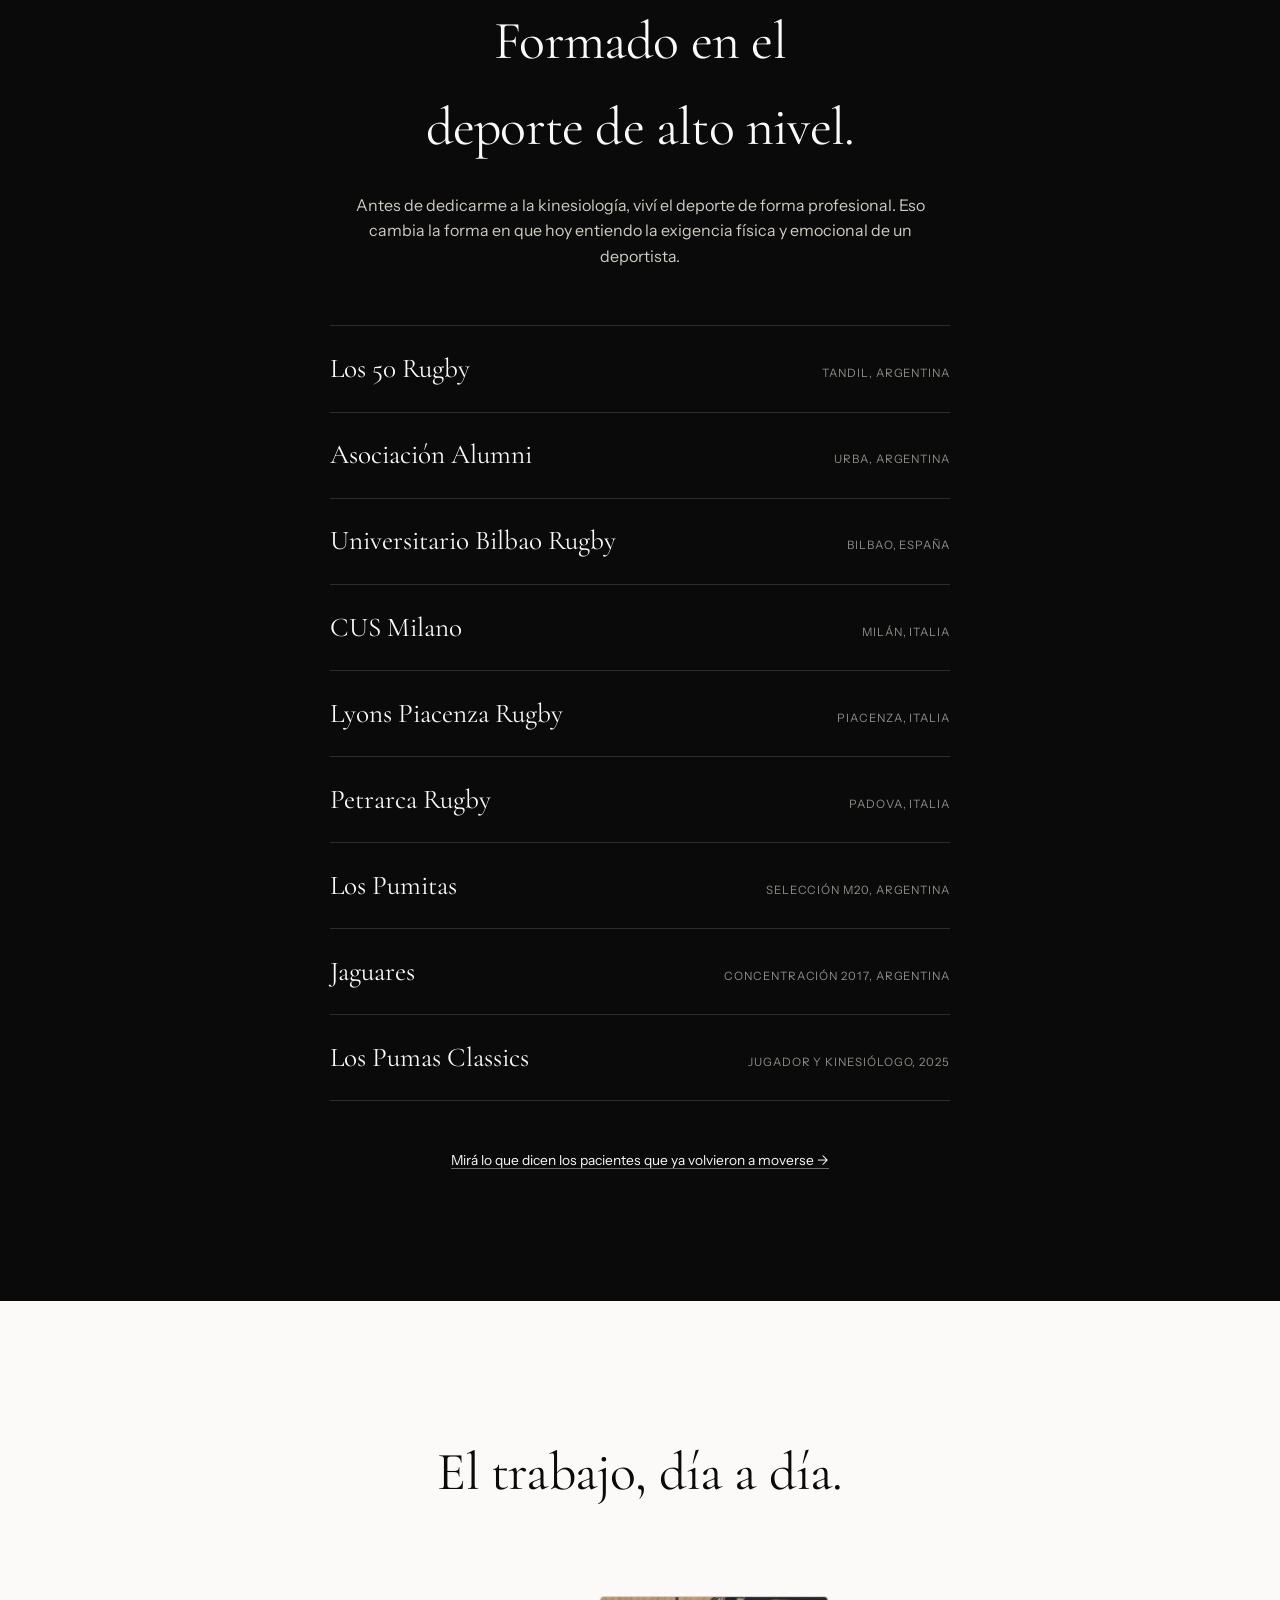
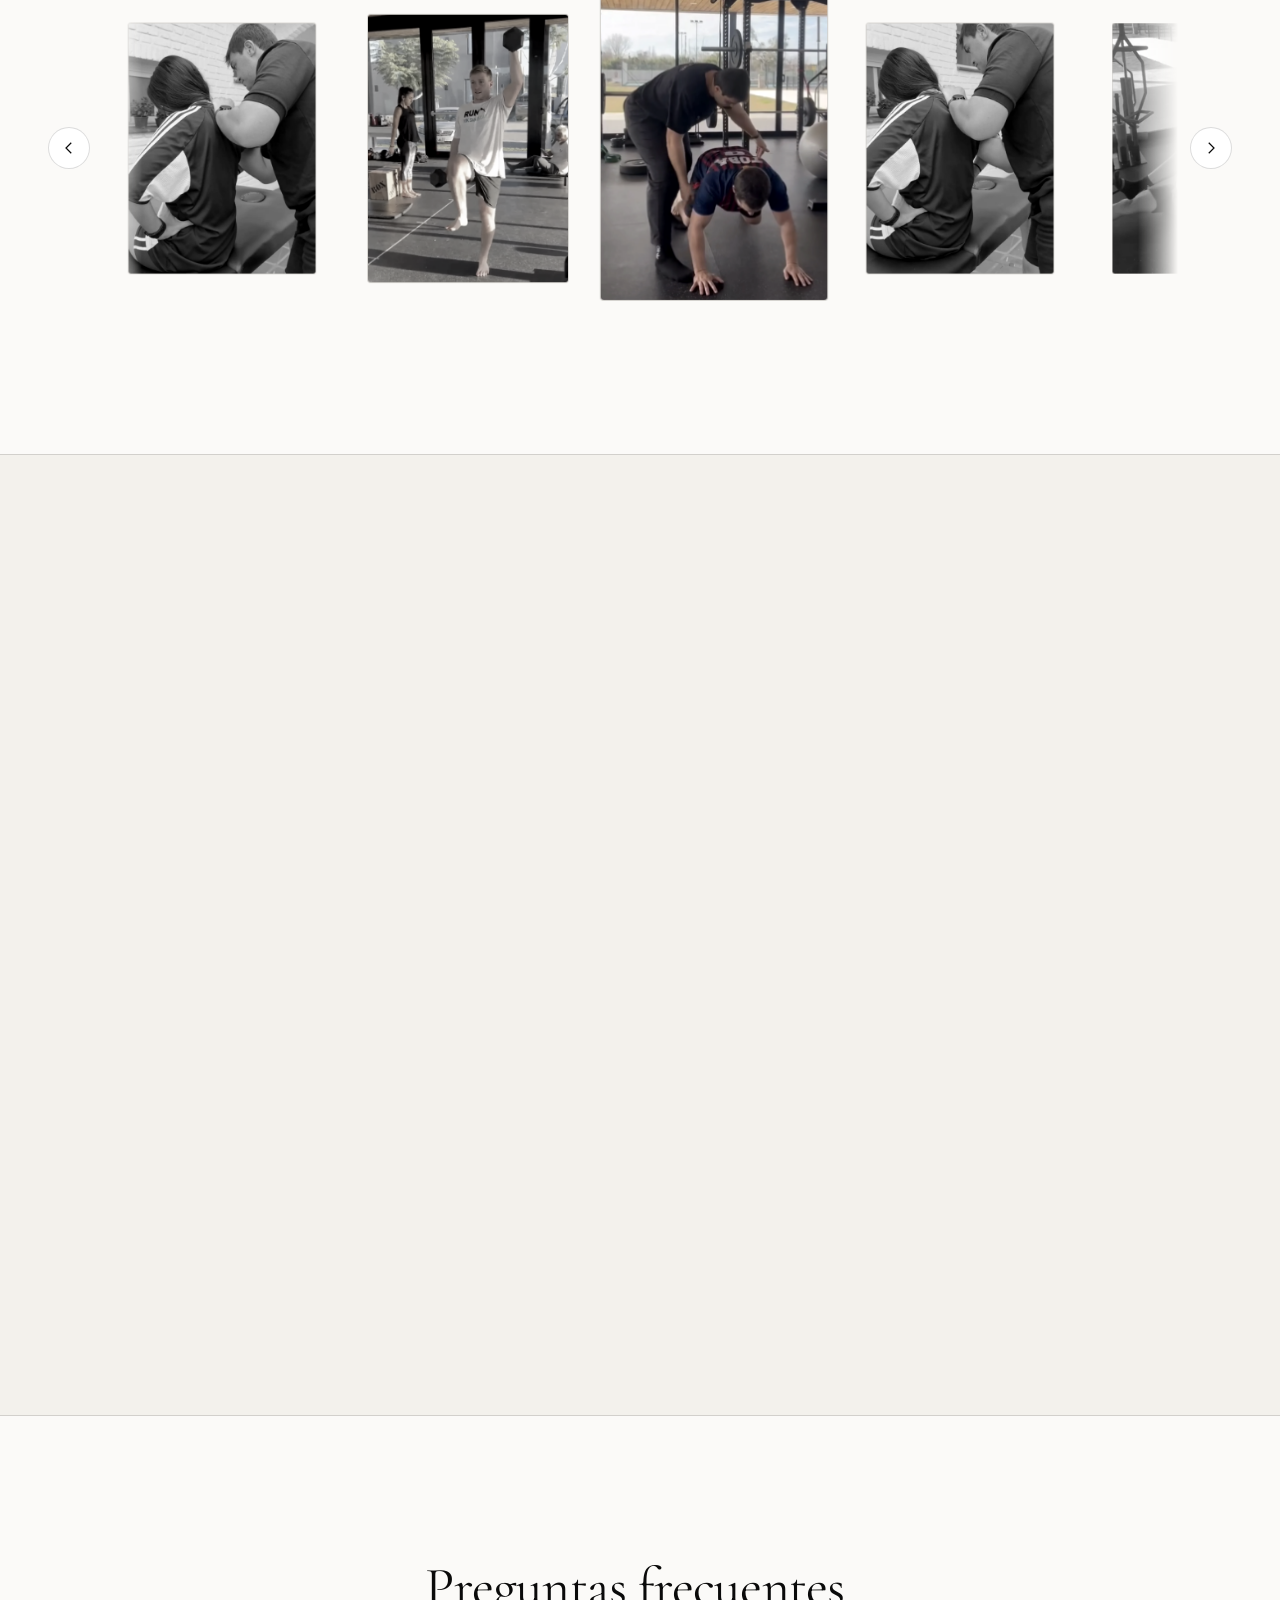
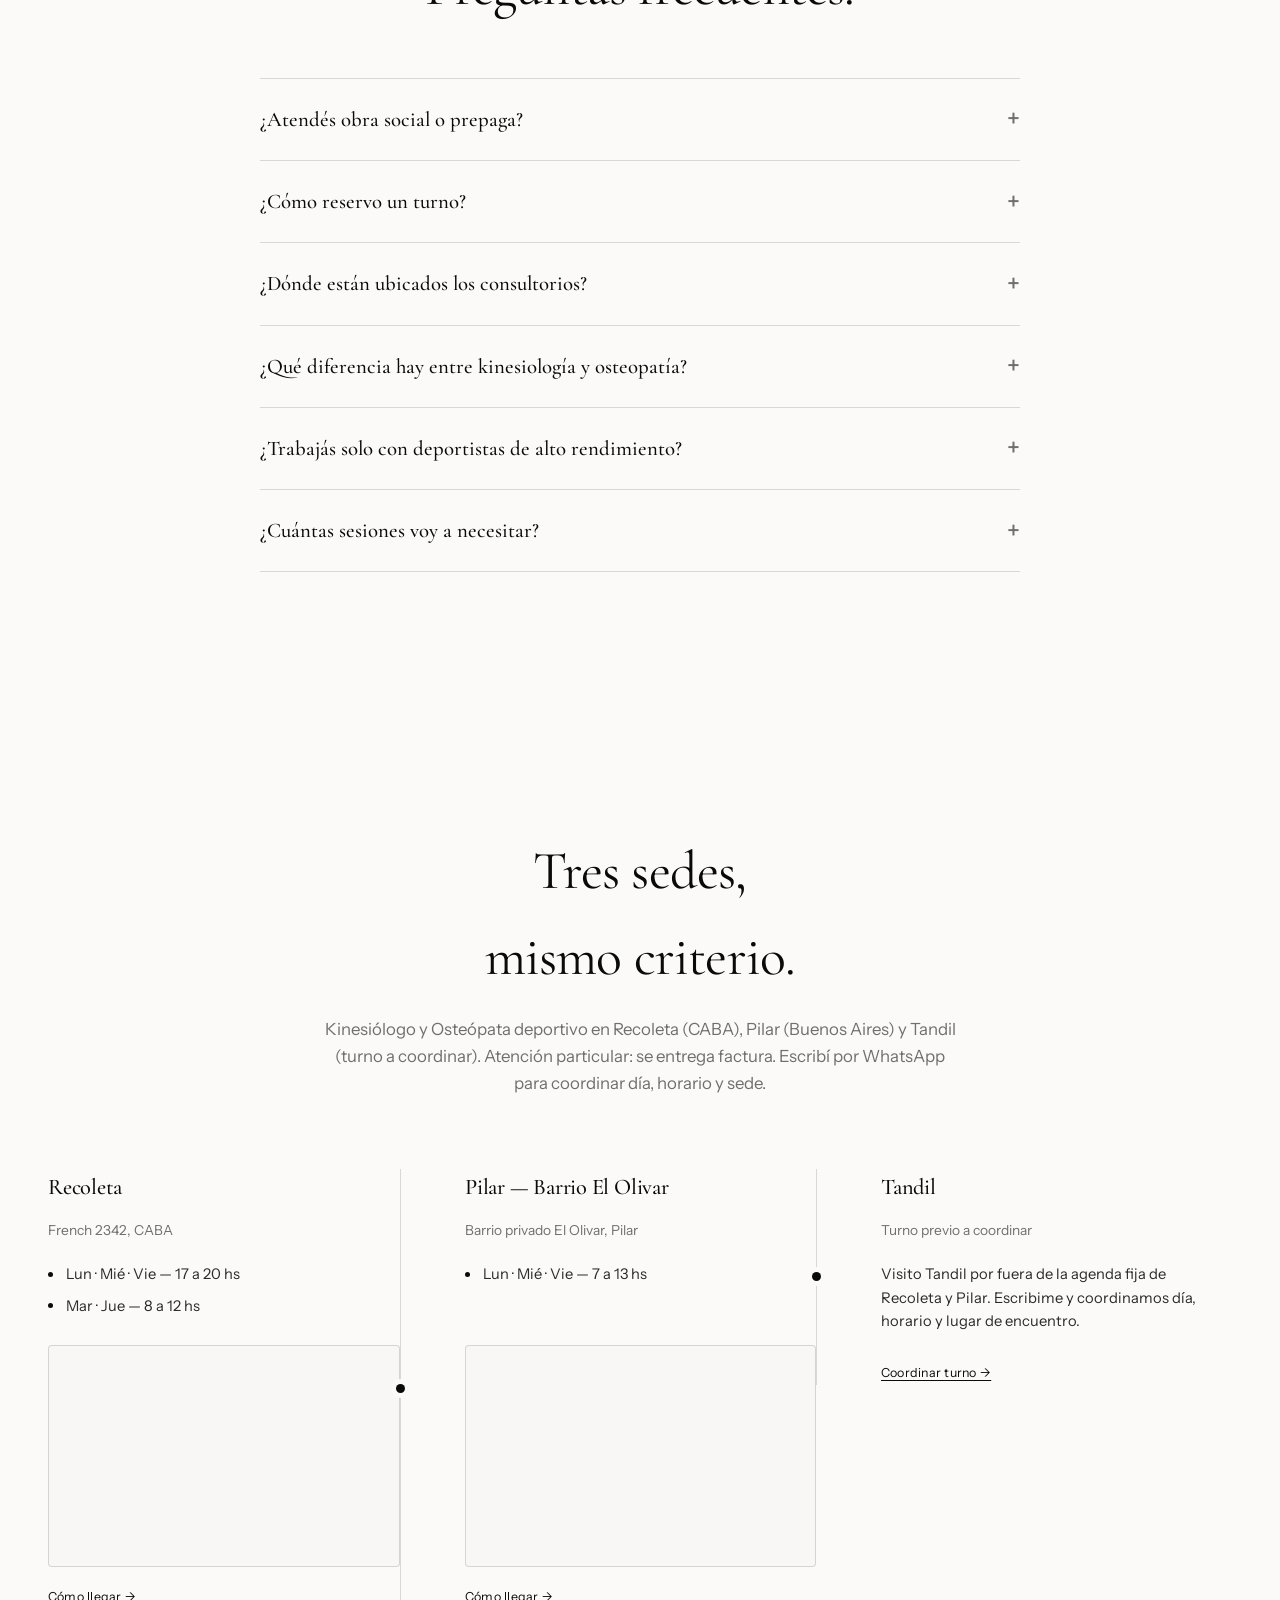
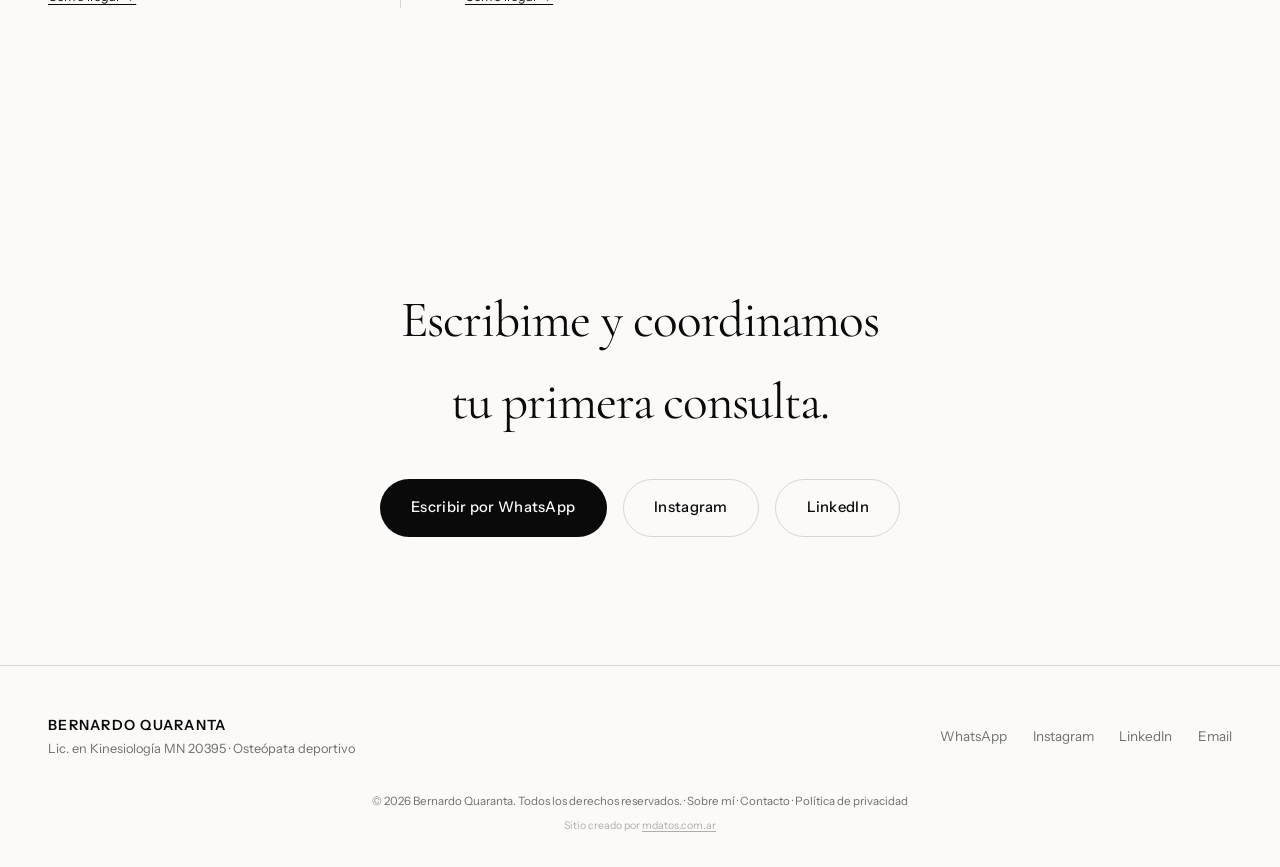
==== commit ab59f7d2: "Suma Tandil como tercera sede (turno a coordinar) en todo el sitio y el SEO Tandil se agrega sin dir" ====
--- a/index.html
+++ b/index.html
@@ -3,27 +3,27 @@
 <head>
 <meta charset="UTF-8" />
 <meta name="viewport" content="width=device-width, initial-scale=1.0" />
-<title>Kinesiólogo y Osteópata Deportivo en Recoleta y Pilar | Bernardo Quaranta</title>
-<meta name="description" content="Kinesiólogo y Osteópata deportivo en Recoleta (CABA) y Pilar. Lic. Bernardo Quaranta, MN 20395 — rehabilitación y evaluación funcional para deportistas." />
+<title>Kinesiólogo y Osteópata Deportivo en Recoleta, Pilar y Tandil | Bernardo Quaranta</title>
+<meta name="description" content="Kinesiólogo y Osteópata deportivo en Recoleta (CABA), Pilar y Tandil (turno a coordinar). Lic. Bernardo Quaranta, MN 20395 — rehabilitación y evaluación funcional para deportistas." />
 <link rel="canonical" href="https://bernardoquaranta.com.ar/" />
 
 <meta property="og:type" content="website" />
 <meta property="og:site_name" content="Bernardo Quaranta" />
 <meta property="og:locale" content="es_AR" />
 <meta property="og:url" content="https://bernardoquaranta.com.ar/" />
-<meta property="og:title" content="Kinesiólogo y Osteópata Deportivo en Recoleta y Pilar | Bernardo Quaranta" />
-<meta property="og:description" content="Kinesiólogo y Osteópata deportivo en Recoleta (CABA) y Pilar. Lic. Bernardo Quaranta, MN 20395 — rehabilitación y evaluación funcional para deportistas." />
+<meta property="og:title" content="Kinesiólogo y Osteópata Deportivo en Recoleta, Pilar y Tandil | Bernardo Quaranta" />
+<meta property="og:description" content="Kinesiólogo y Osteópata deportivo en Recoleta (CABA), Pilar y Tandil (turno a coordinar). Lic. Bernardo Quaranta, MN 20395 — rehabilitación y evaluación funcional para deportistas." />
 <meta property="og:image" content="https://bernardoquaranta.com.ar/assets/img/bernardo-quaranta-kinesiologo-osteopata-portada.jpg" />
 <meta property="og:image:width" content="1200" />
 <meta property="og:image:height" content="630" />
 <meta property="og:image:alt" content="Bernardo Quaranta — Kinesiología y Osteopatía" />
 <meta name="twitter:card" content="summary_large_image" />
-<meta name="twitter:title" content="Kinesiólogo y Osteópata Deportivo en Recoleta y Pilar | Bernardo Quaranta" />
-<meta name="twitter:description" content="Kinesiólogo y Osteópata deportivo en Recoleta (CABA) y Pilar. Rehabilitación y evaluación funcional para deportistas." />
+<meta name="twitter:title" content="Kinesiólogo y Osteópata Deportivo en Recoleta, Pilar y Tandil | Bernardo Quaranta" />
+<meta name="twitter:description" content="Kinesiólogo y Osteópata deportivo en Recoleta (CABA), Pilar y Tandil. Rehabilitación y evaluación funcional para deportistas." />
 <meta name="twitter:image" content="https://bernardoquaranta.com.ar/assets/img/bernardo-quaranta-kinesiologo-osteopata-portada.jpg" />
 
-<link rel="icon" type="image/webp" href="assets/img/bernardo-quaranta-logo.webp?v=20260828m" />
-<link rel="apple-touch-icon" href="assets/img/apple-touch-icon.png?v=20260828m" />
+<link rel="icon" type="image/webp" href="assets/img/bernardo-quaranta-logo.webp?v=20260828n" />
+<link rel="apple-touch-icon" href="assets/img/apple-touch-icon.png?v=20260828n" />
 <link rel="manifest" href="manifest.json" />
 <meta name="theme-color" content="#fbfaf8" />
 <meta name="apple-mobile-web-app-title" content="Bernardo Quaranta" />
@@ -34,7 +34,7 @@
 <link rel="preconnect" href="https://fonts.gstatic.com" crossorigin />
 <link href="https://fonts.googleapis.com/css2?family=Cormorant+Garamond:ital,wght@0,300;0,400;0,500;0,600;1,400&family=Instrument+Sans:wght@400;500;600&display=swap" rel="stylesheet" />
 
-<link rel="stylesheet" href="styles.css?v=20260828m" />
+<link rel="stylesheet" href="styles.css?v=20260828n" />
 <script>document.documentElement.classList.add("has-js");</script>
 
 <script type="application/ld+json">
@@ -117,6 +117,33 @@
       ]
     },
     {
+      "@type": "MedicalBusiness",
+      "@id": "https://bernardoquaranta.com.ar/#tandil",
+      "name": "Bernardo Quaranta — Kinesiología y Osteopatía (Tandil)",
+      "image": "https://bernardoquaranta.com.ar/assets/img/bernardo-quaranta-kinesiologo-osteopata-portada.jpg",
+      "url": "https://bernardoquaranta.com.ar/",
+      "telephone": "+5492494015851",
+      "email": "Bernardoquaranta7@gmail.com",
+      "priceRange": "$$",
+      "medicalSpecialty": "PhysicalTherapy",
+      "founder": { "@id": "https://bernardoquaranta.com.ar/#bernardo" },
+      "contactPoint": {
+        "@type": "ContactPoint",
+        "telephone": "+5492494015851",
+        "email": "Bernardoquaranta7@gmail.com",
+        "contactType": "customer service",
+        "availableLanguage": "Spanish",
+        "areaServed": "AR"
+      },
+      "areaServed": ["Tandil", "Provincia de Buenos Aires"],
+      "address": {
+        "@type": "PostalAddress",
+        "addressLocality": "Tandil, Buenos Aires",
+        "addressCountry": "AR"
+      },
+      "description": "Atención en Tandil con turno previo a coordinar por WhatsApp."
+    },
+    {
       "@type": "FAQPage",
       "mainEntity": [
         {
@@ -127,12 +154,12 @@
         {
           "@type": "Question",
           "name": "¿Cómo reservo un turno?",
-          "acceptedAnswer": { "@type": "Answer", "text": "Escribiendo por WhatsApp. Coordinamos día, horario y sede — Recoleta o Pilar — según tu disponibilidad." }
+          "acceptedAnswer": { "@type": "Answer", "text": "Escribiendo por WhatsApp. Coordinamos día, horario y sede — Recoleta, Pilar o Tandil — según tu disponibilidad." }
         },
         {
           "@type": "Question",
           "name": "¿Dónde están ubicados los consultorios?",
-          "acceptedAnswer": { "@type": "Answer", "text": "En Recoleta (French 2342, CABA) y en Pilar (Barrio privado El Olivar, Buenos Aires). Coordinamos la sede según tu conveniencia." }
+          "acceptedAnswer": { "@type": "Answer", "text": "En Recoleta (French 2342, CABA), en Pilar (Barrio privado El Olivar, Buenos Aires) y en Tandil (turno a coordinar). Coordinamos la sede según tu conveniencia." }
         },
         {
           "@type": "Question",
@@ -210,7 +237,7 @@
 
       <div class="hero-badges reveal">
         <span><strong>MN 20395</strong> Matrícula Nacional</span>
-        <span><strong>Recoleta</strong> · <strong>Pilar</strong></span>
+        <span><strong>Recoleta</strong> · <strong>Pilar</strong> · <strong>Tandil</strong></span>
         <span><strong>Univ. del Salvador</strong> · 2020</span>
         <span><strong>8 años</strong> de trayectoria</span>
       </div>
@@ -395,11 +422,11 @@
       </details>
       <details class="faq-item reveal">
         <summary>¿Cómo reservo un turno?</summary>
-        <div class="faq-body"><p>Escribiendo por WhatsApp. Coordinamos día, horario y sede — Recoleta o Pilar — según tu disponibilidad.</p></div>
+        <div class="faq-body"><p>Escribiendo por WhatsApp. Coordinamos día, horario y sede — Recoleta, Pilar o Tandil — según tu disponibilidad.</p></div>
       </details>
       <details class="faq-item reveal">
         <summary>¿Dónde están ubicados los consultorios?</summary>
-        <div class="faq-body"><p>En Recoleta (French 2342, CABA) y en Pilar (Barrio privado El Olivar, Buenos Aires). Coordinamos la sede según tu conveniencia.</p></div>
+        <div class="faq-body"><p>En Recoleta (French 2342, CABA), en Pilar (Barrio privado El Olivar, Buenos Aires) y en Tandil (turno a coordinar). Coordinamos la sede según tu conveniencia.</p></div>
       </details>
       <details class="faq-item reveal">
         <summary>¿Qué diferencia hay entre kinesiología y osteopatía?</summary>
@@ -418,11 +445,10 @@
 
   <!-- ============ CONSULTORIO ============ -->
   <section class="consultorio" id="consultorio">
-    <h2 class="section-title reveal" data-split="words">Dos sedes, mismo criterio.</h2>
-    <p class="consultorio-lead reveal">Kinesiólogo y Osteópata deportivo en Recoleta (CABA) y Pilar (Buenos Aires). Atención particular: se entrega factura. Escribí por WhatsApp para coordinar día, horario y sede.</p>
+    <h2 class="section-title reveal" data-split="words">Tres sedes, mismo criterio.</h2>
+    <p class="consultorio-lead reveal">Kinesiólogo y Osteópata deportivo en Recoleta (CABA), Pilar (Buenos Aires) y Tandil (turno a coordinar). Atención particular: se entrega factura. Escribí por WhatsApp para coordinar día, horario y sede.</p>
 
     <div class="duo">
-      <div class="duo-divider" aria-hidden="true"></div>
       <div class="duo-pane reveal">
         <h3>Recoleta</h3>
         <p class="loc-address">French 2342, CABA</p>
@@ -446,6 +472,12 @@
         </div>
         <a class="map-link" href="https://www.google.com/maps/search/?api=1&amp;query=Barrio%20El%20Olivar%2C%20Pilar%2C%20Buenos%20Aires" target="_blank" rel="noopener">Cómo llegar →</a>
       </div>
+      <div class="duo-pane reveal">
+        <h3>Tandil</h3>
+        <p class="loc-address">Turno previo a coordinar</p>
+        <p class="duo-pane-note">Visito Tandil por fuera de la agenda fija de Recoleta y Pilar. Escribime y coordinamos día, horario y lugar de encuentro.</p>
+        <a class="map-link" data-whatsapp-link href="https://wa.me/5492494015851?text=Hola%20Bernardo%2C%20te%20escribo%20desde%20tu%20web%20para%20consultar%20por%20un%20turno%20en%20Tandil." target="_blank" rel="noopener">Coordinar turno →</a>
+      </div>
     </div>
   </section>
 
@@ -485,9 +517,9 @@
   <svg viewBox="0 0 24 24" width="26" height="26" fill="currentColor" aria-hidden="true"><path d="M12.04 2C6.58 2 2.13 6.45 2.13 11.91c0 1.75.46 3.46 1.32 4.96L2 22l5.25-1.38a9.9 9.9 0 0 0 4.79 1.22h.01c5.46 0 9.91-4.45 9.91-9.91C21.96 6.45 17.5 2 12.04 2Zm5.8 14.1c-.24.68-1.4 1.32-1.93 1.4-.5.08-1.13.11-1.82-.11-.42-.13-.96-.31-1.65-.6-2.9-1.25-4.8-4.18-4.94-4.37-.14-.19-1.18-1.57-1.18-3 0-1.42.75-2.12 1.02-2.41.27-.29.58-.36.78-.36.2 0 .39 0 .56.01.18.01.42-.07.65.5.24.58.82 2 .89 2.15.07.15.12.32.02.51-.1.19-.15.31-.3.48-.15.17-.31.38-.44.51-.15.15-.3.31-.13.6.17.29.75 1.24 1.61 2 1.11.99 2.04 1.3 2.33 1.44.29.15.46.13.63-.08.17-.2.72-.84.91-1.13.19-.29.38-.24.63-.14.26.1 1.64.77 1.92.91.29.15.48.22.55.34.07.13.07.72-.17 1.4Z"/></svg>
 </a>
 
-<script defer src="lib/gsap.min.js?v=20260828m"></script>
-<script defer src="lib/ScrollTrigger.min.js?v=20260828m"></script>
-<script defer src="lib/manifest.js?v=20260828m"></script>
-<script defer src="main.js?v=20260828m"></script>
+<script defer src="lib/gsap.min.js?v=20260828n"></script>
+<script defer src="lib/ScrollTrigger.min.js?v=20260828n"></script>
+<script defer src="lib/manifest.js?v=20260828n"></script>
+<script defer src="main.js?v=20260828n"></script>
 </body>
 </html>
--- a/styles.css
+++ b/styles.css
@@ -510,14 +510,19 @@
 /* ===================== CONSULTORIO — spine echo, no cards ===================== */
 .consultorio-lead { text-align: center; color: var(--ink-mute); font-size: 1.05rem; max-width: 640px; margin: 1rem auto 0; }
 
-.duo { position: relative; display: grid; grid-template-columns: 1fr 1fr; gap: clamp(2.5rem, 6vw, 6rem); max-width: 960px; margin: 4.5rem auto 0; }
-.duo-divider { position: absolute; top: 0; bottom: 0; left: calc(50% - .5px); width: 1px; background: var(--line); }
-.duo-divider::after {
-  content: ""; position: absolute; top: 50%; left: 50%; width: 9px; height: 9px; margin: -4.5px 0 0 -4.5px;
+/* Divider lives on each pane (border-left + a seated dot) rather than as
+   one absolutely-centered line, so the same rule works whether there are
+   two sedes or three — no hardcoded center point to keep in sync. */
+.duo { display: grid; grid-template-columns: repeat(3, 1fr); align-items: start; gap: clamp(2rem, 5vw, 5rem); max-width: 1280px; margin: 4.5rem auto 0; }
+.duo-pane { position: relative; }
+.duo-pane:not(:first-child) { border-left: 1px solid var(--line); padding-left: clamp(2rem, 5vw, 5rem); margin-left: calc(-1 * clamp(2rem, 5vw, 5rem)); }
+.duo-pane:not(:first-child)::before {
+  content: ""; position: absolute; top: 50%; left: -.5px; width: 9px; height: 9px; margin: -4.5px 0 0 -4.5px;
   border-radius: 50%; background: var(--ink); box-shadow: 0 0 0 5px var(--bg);
 }
 .duo-pane h3 { font-size: 1.4rem; font-weight: 500; margin-bottom: .3rem; }
 .duo-pane .loc-address { color: var(--ink-mute); font-size: .86rem; margin-bottom: 1.4rem; }
+.duo-pane-note { color: var(--ink-soft); font-size: .92rem; line-height: 1.6; margin: 0 0 1.6rem; max-width: 32ch; }
 .duo-pane ul { list-style: none; margin: 0 0 1.6rem; padding: 0; display: grid; gap: .5rem; min-height: 3.5rem; align-content: start; }
 .duo-pane li { font-size: .92rem; color: var(--ink-soft); padding-left: 1.1rem; position: relative; }
 .duo-pane li::before { content: ""; position: absolute; left: 0; top: .55rem; width: 5px; height: 5px; border-radius: 50%; background: var(--ink); }
@@ -525,9 +530,12 @@
 .loc-map iframe { display: block; width: 100%; height: 220px; border: 0; }
 .duo-pane a.map-link { font-family: var(--font-body); font-size: .78rem; letter-spacing: .02em; color: var(--ink); text-decoration: underline; text-underline-offset: 3px; }
 
-@media (max-width: 820px) {
-  .duo { grid-template-columns: 1fr; gap: 3rem; }
-  .duo-divider { display: none; }
+@media (max-width: 900px) {
+  .duo { grid-template-columns: 1fr; gap: 0; max-width: 480px; }
+  .duo-pane { padding: 2.5rem 0 0; }
+  .duo-pane:first-child { padding-top: 0; }
+  .duo-pane:not(:first-child) { border-left: none; margin-left: 0; padding-left: 0; border-top: 1px solid var(--line); }
+  .duo-pane:not(:first-child)::before { top: -.5px; left: 50%; }
   .duo-pane ul { min-height: 0; }
 }
 
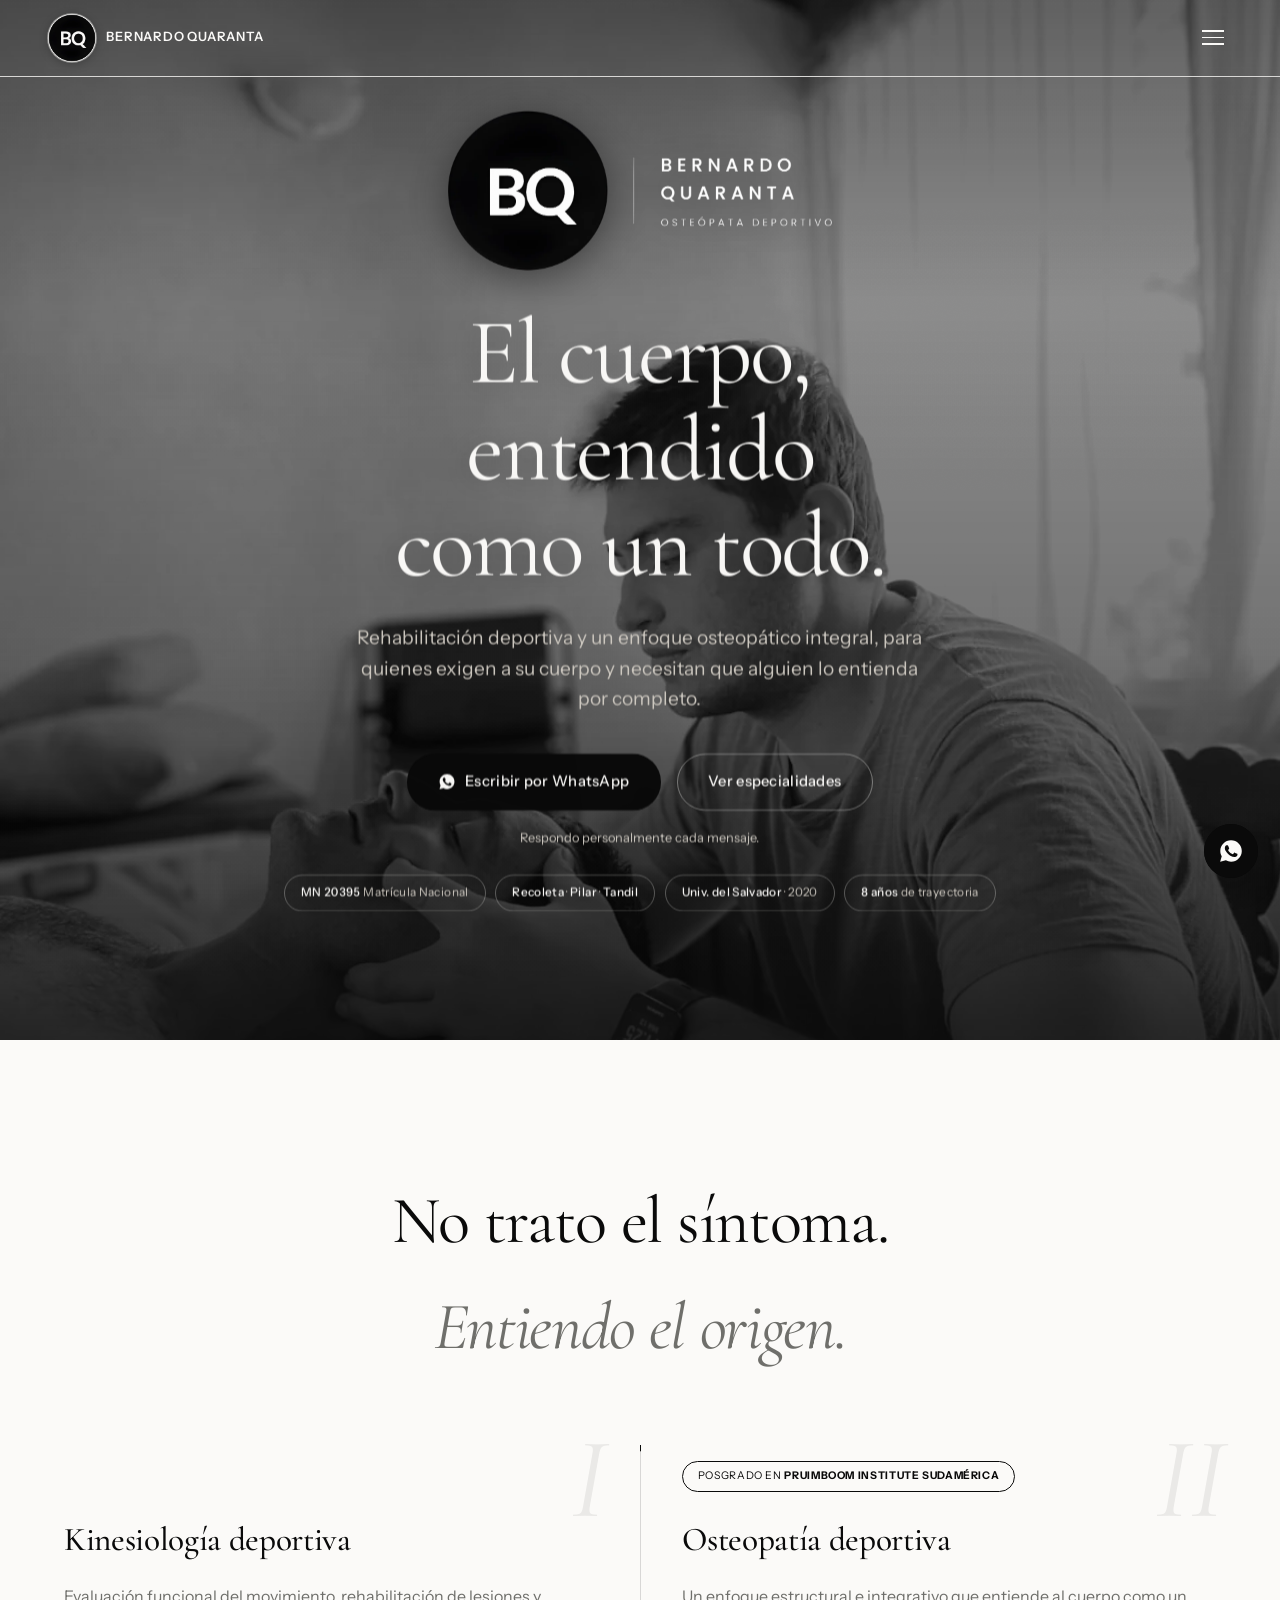
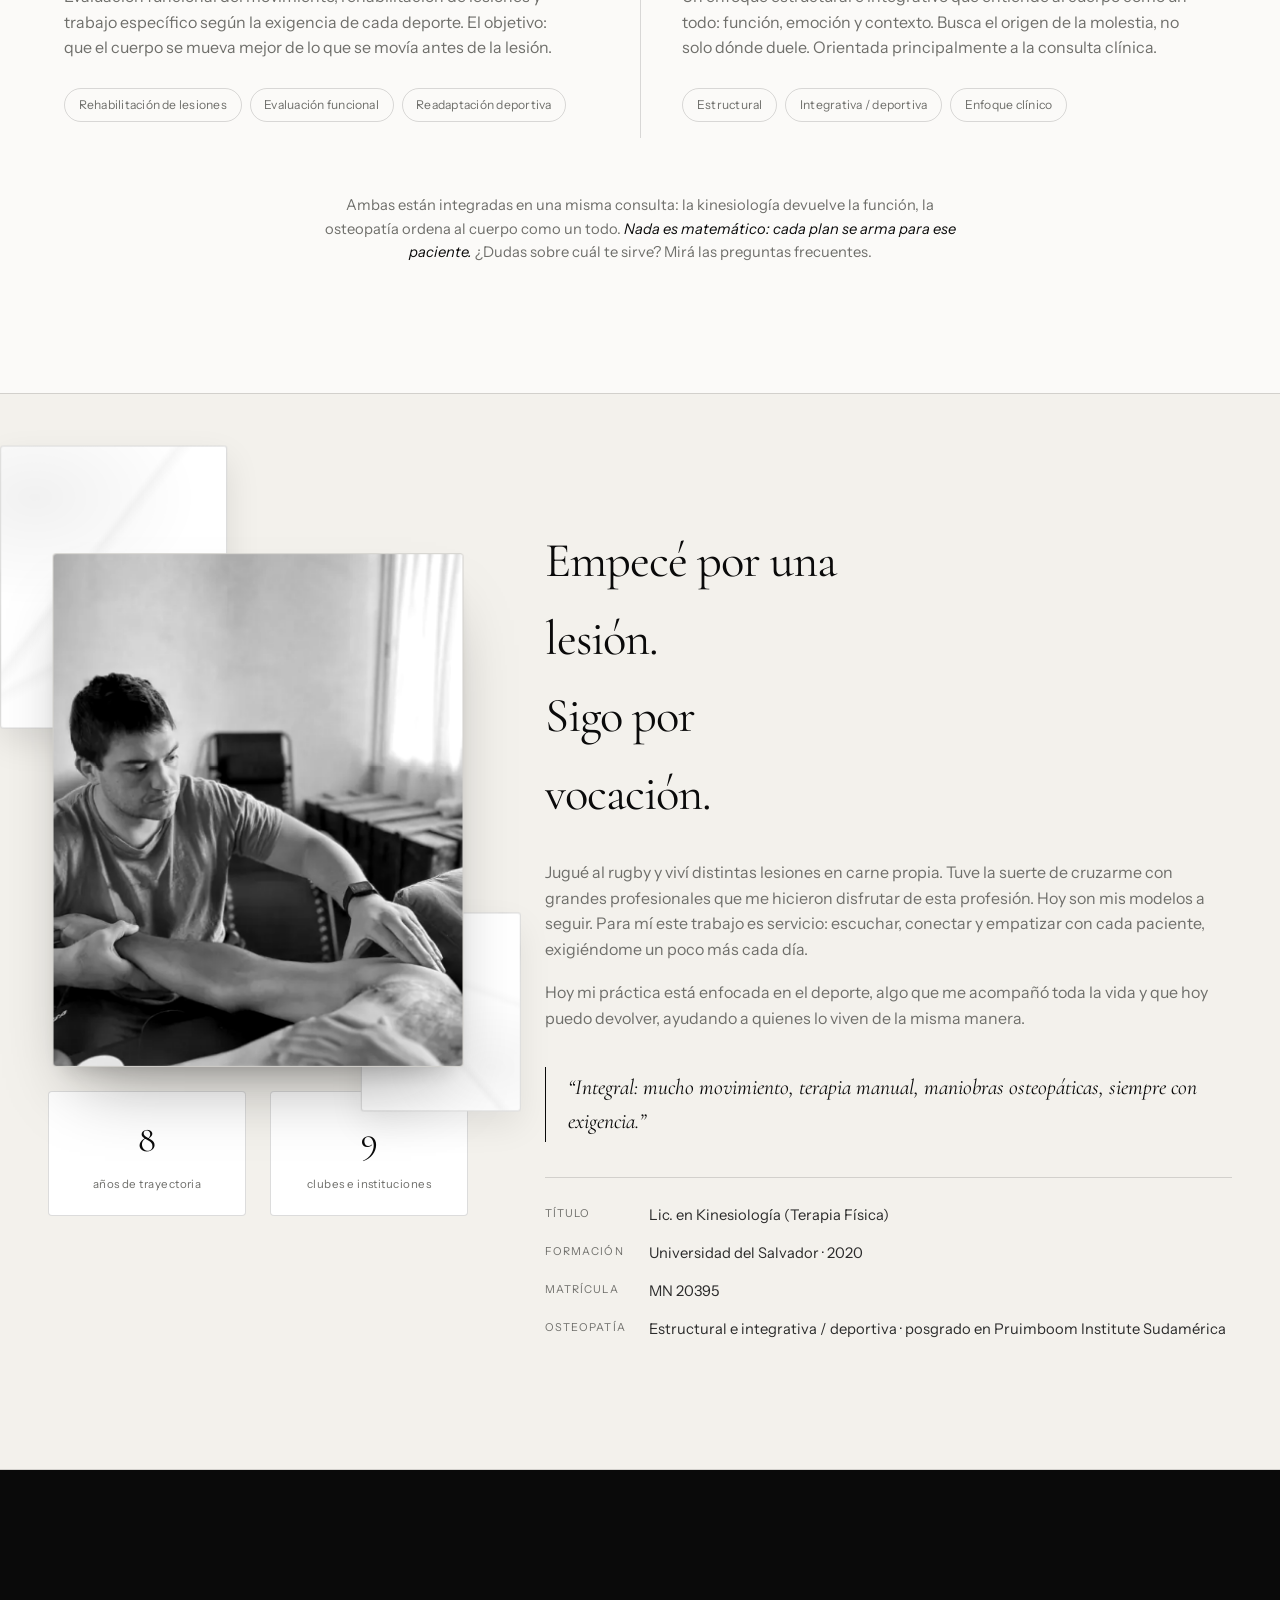
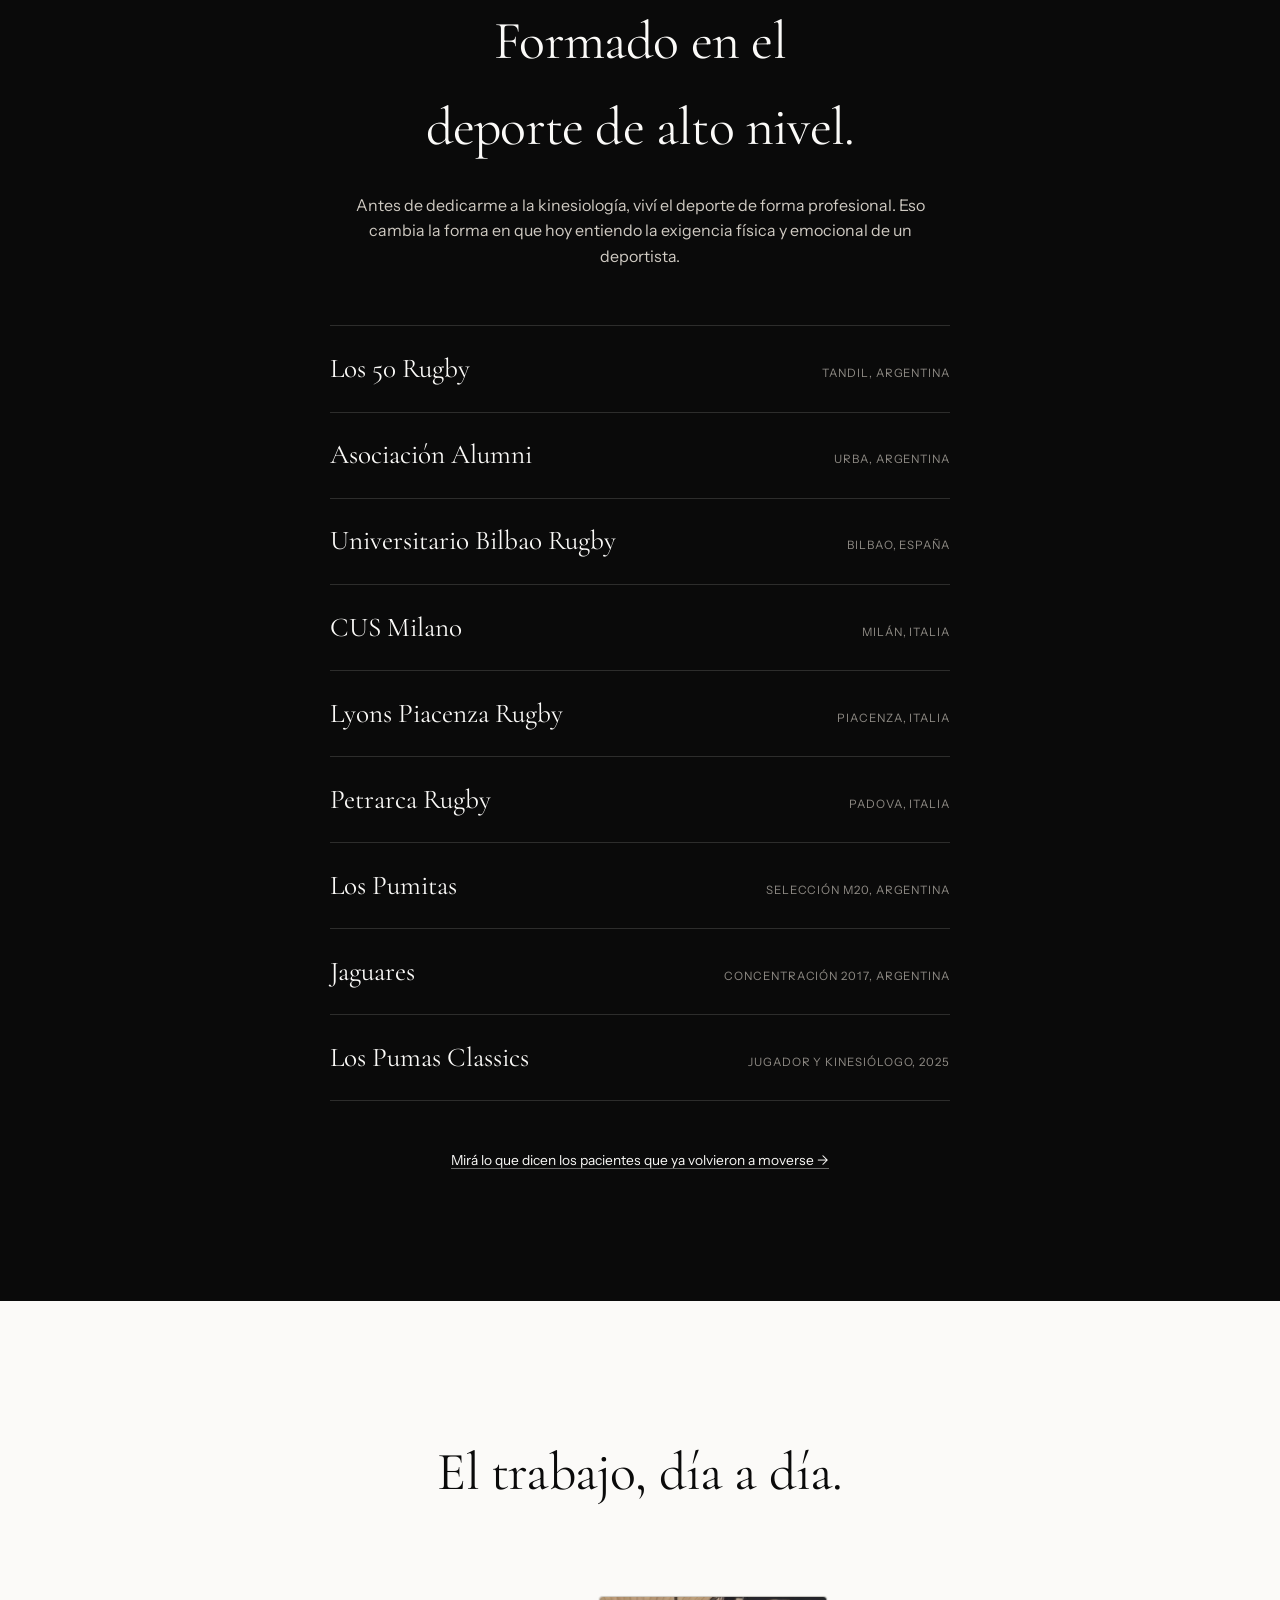
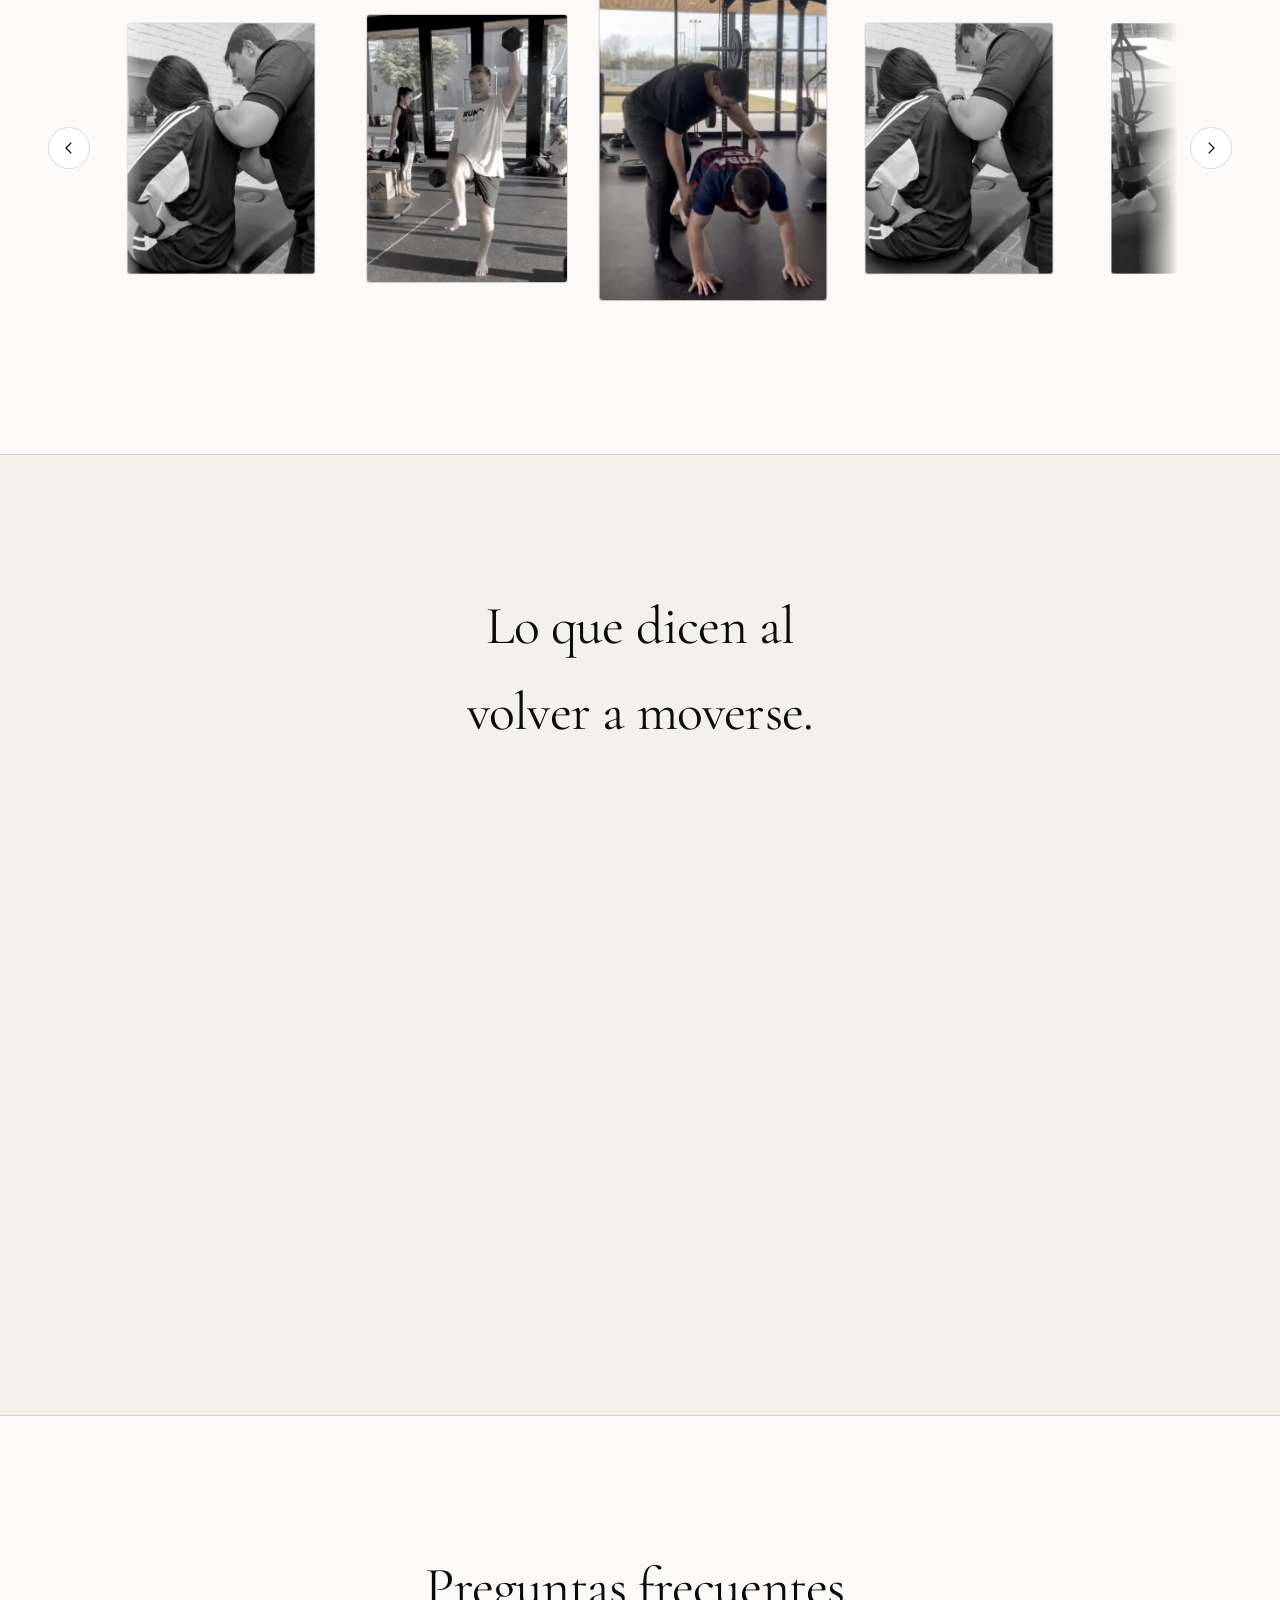
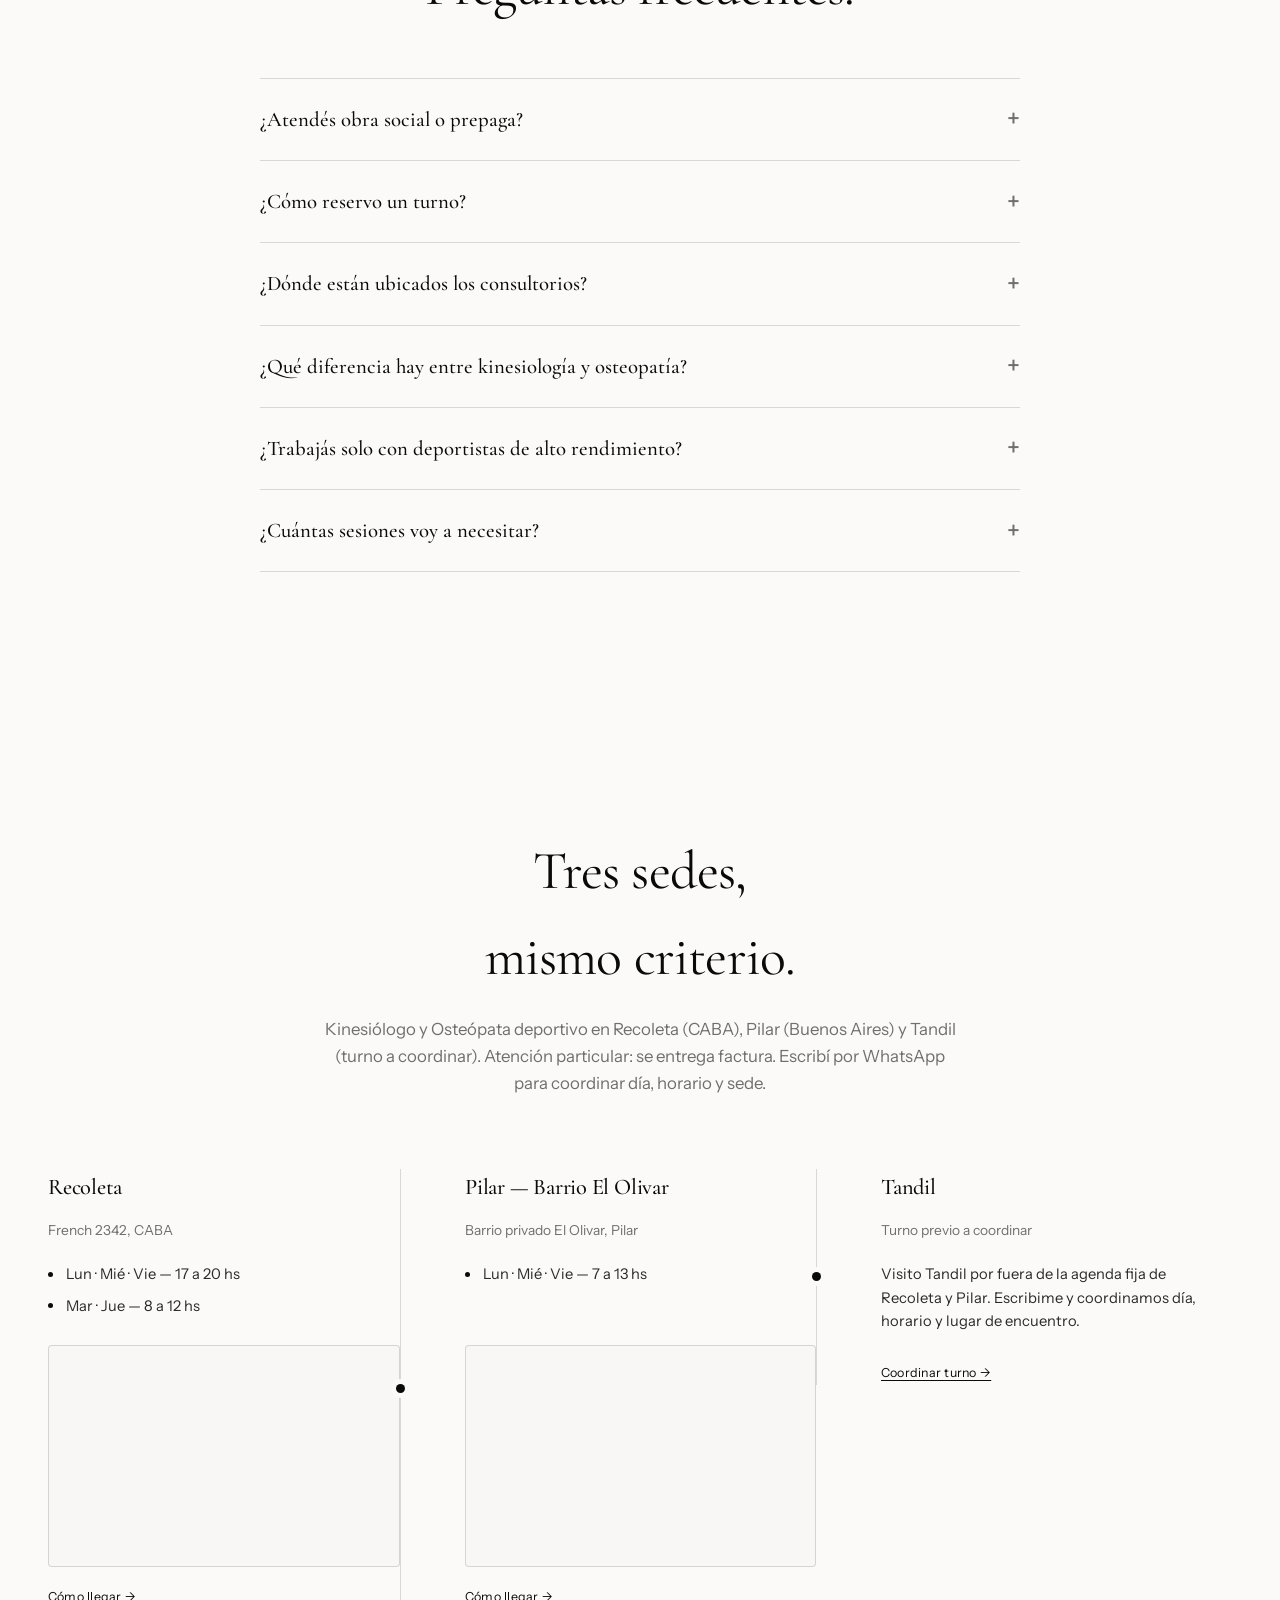
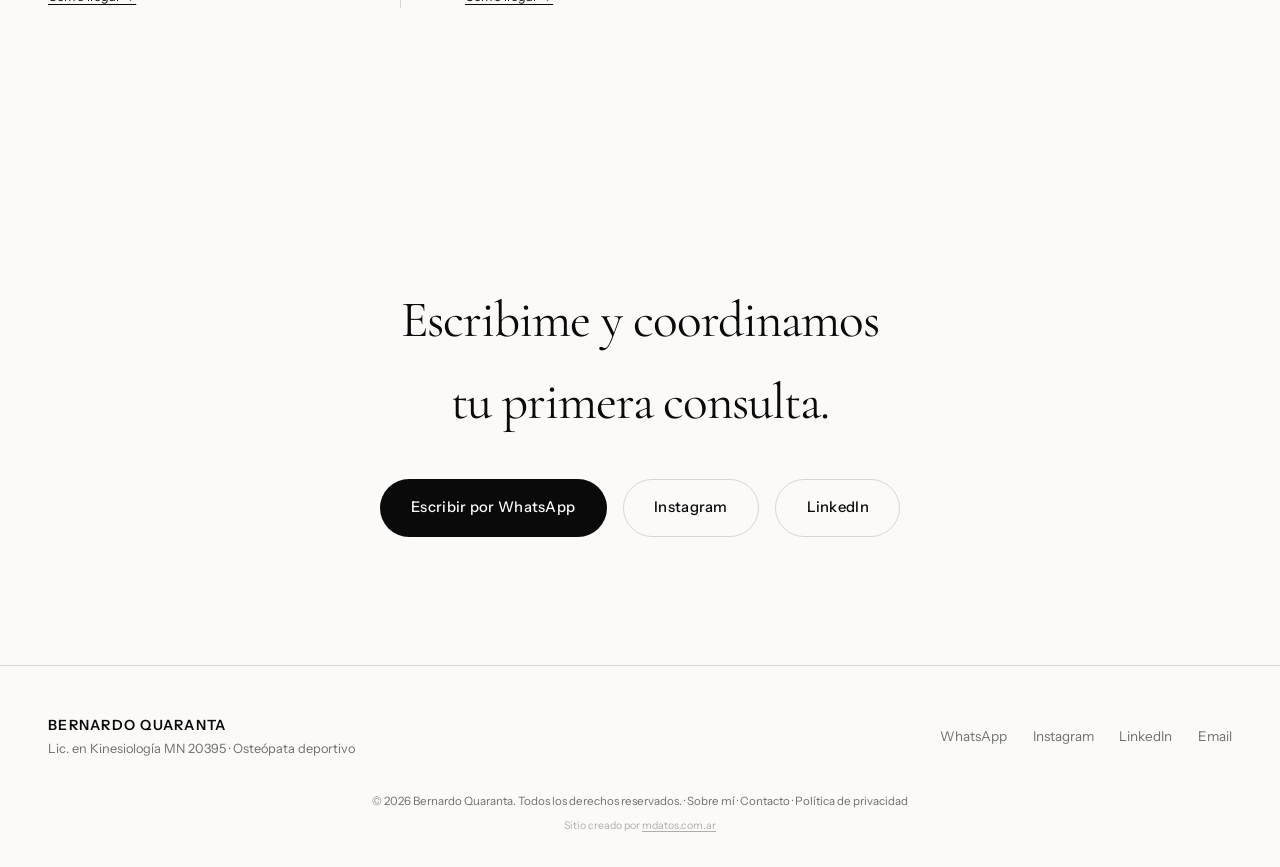
==== commit 895696ca: "Pulido UX/UI: refuerza timing de reveals y elimina transición de layout - main.js: amplía el rootMar" ====
--- a/index.html
+++ b/index.html
@@ -22,8 +22,8 @@
 <meta name="twitter:description" content="Kinesiólogo y Osteópata deportivo en Recoleta (CABA), Pilar y Tandil. Rehabilitación y evaluación funcional para deportistas." />
 <meta name="twitter:image" content="https://bernardoquaranta.com.ar/assets/img/bernardo-quaranta-kinesiologo-osteopata-portada.jpg" />
 
-<link rel="icon" type="image/webp" href="assets/img/bernardo-quaranta-logo.webp?v=20260828n" />
-<link rel="apple-touch-icon" href="assets/img/apple-touch-icon.png?v=20260828n" />
+<link rel="icon" type="image/webp" href="assets/img/bernardo-quaranta-logo.webp?v=20260828o" />
+<link rel="apple-touch-icon" href="assets/img/apple-touch-icon.png?v=20260828o" />
 <link rel="manifest" href="manifest.json" />
 <meta name="theme-color" content="#fbfaf8" />
 <meta name="apple-mobile-web-app-title" content="Bernardo Quaranta" />
@@ -34,7 +34,7 @@
 <link rel="preconnect" href="https://fonts.gstatic.com" crossorigin />
 <link href="https://fonts.googleapis.com/css2?family=Cormorant+Garamond:ital,wght@0,300;0,400;0,500;0,600;1,400&family=Instrument+Sans:wght@400;500;600&display=swap" rel="stylesheet" />
 
-<link rel="stylesheet" href="styles.css?v=20260828n" />
+<link rel="stylesheet" href="styles.css?v=20260828o" />
 <script>document.documentElement.classList.add("has-js");</script>
 
 <script type="application/ld+json">
@@ -517,9 +517,9 @@
   <svg viewBox="0 0 24 24" width="26" height="26" fill="currentColor" aria-hidden="true"><path d="M12.04 2C6.58 2 2.13 6.45 2.13 11.91c0 1.75.46 3.46 1.32 4.96L2 22l5.25-1.38a9.9 9.9 0 0 0 4.79 1.22h.01c5.46 0 9.91-4.45 9.91-9.91C21.96 6.45 17.5 2 12.04 2Zm5.8 14.1c-.24.68-1.4 1.32-1.93 1.4-.5.08-1.13.11-1.82-.11-.42-.13-.96-.31-1.65-.6-2.9-1.25-4.8-4.18-4.94-4.37-.14-.19-1.18-1.57-1.18-3 0-1.42.75-2.12 1.02-2.41.27-.29.58-.36.78-.36.2 0 .39 0 .56.01.18.01.42-.07.65.5.24.58.82 2 .89 2.15.07.15.12.32.02.51-.1.19-.15.31-.3.48-.15.17-.31.38-.44.51-.15.15-.3.31-.13.6.17.29.75 1.24 1.61 2 1.11.99 2.04 1.3 2.33 1.44.29.15.46.13.63-.08.17-.2.72-.84.91-1.13.19-.29.38-.24.63-.14.26.1 1.64.77 1.92.91.29.15.48.22.55.34.07.13.07.72-.17 1.4Z"/></svg>
 </a>
 
-<script defer src="lib/gsap.min.js?v=20260828n"></script>
-<script defer src="lib/ScrollTrigger.min.js?v=20260828n"></script>
-<script defer src="lib/manifest.js?v=20260828n"></script>
-<script defer src="main.js?v=20260828n"></script>
+<script defer src="lib/gsap.min.js?v=20260828o"></script>
+<script defer src="lib/ScrollTrigger.min.js?v=20260828o"></script>
+<script defer src="lib/manifest.js?v=20260828o"></script>
+<script defer src="main.js?v=20260828o"></script>
 </body>
 </html>
--- a/styles.css
+++ b/styles.css
@@ -395,12 +395,12 @@
 .trayectoria-lead { color: var(--cream-2); max-width: 56ch; margin: 1.4rem auto 0; }
 
 .clubs-list { list-style: none; padding: 0; margin: 3.5rem auto 0; max-width: 620px; text-align: left; }
-.clubs-list li { display: flex; align-items: baseline; justify-content: space-between; gap: 1.5rem; padding: 1.3rem 0; border-top: 1px solid rgba(251,250,248,.14); transition: padding-left .35s var(--ease-out), border-color .35s var(--ease-out); }
+.clubs-list li { display: flex; align-items: baseline; justify-content: space-between; gap: 1.5rem; padding: 1.3rem 0; border-top: 1px solid rgba(251,250,248,.14); transition: transform .35s var(--ease-out), border-color .35s var(--ease-out); }
 .clubs-list li:last-child { border-bottom: 1px solid rgba(251,250,248,.14); }
 .club-name { font-family: var(--font-display); font-size: clamp(1.3rem, 2.4vw, 1.7rem); color: var(--cream); transition: color .35s var(--ease-out); }
 .club-place { font-family: var(--font-body); font-size: .72rem; letter-spacing: .08em; text-transform: uppercase; color: var(--cream-3); white-space: nowrap; transition: color .35s var(--ease-out); }
 @media (hover: hover) {
-  .clubs-list li:hover { padding-left: .7rem; border-top-color: rgba(251,250,248,.4); }
+  .clubs-list li:hover { transform: translateX(.7rem); border-top-color: rgba(251,250,248,.4); }
   .clubs-list li:hover .club-place { color: var(--cream-2); }
 }
 .trayectoria-cta { display: inline-block; margin-top: 3rem; font-family: var(--font-body); font-size: .86rem; color: var(--cream); text-decoration: underline; text-underline-offset: 3px; text-decoration-color: rgba(251,250,248,.4); transition: text-decoration-color .3s var(--ease-out); }
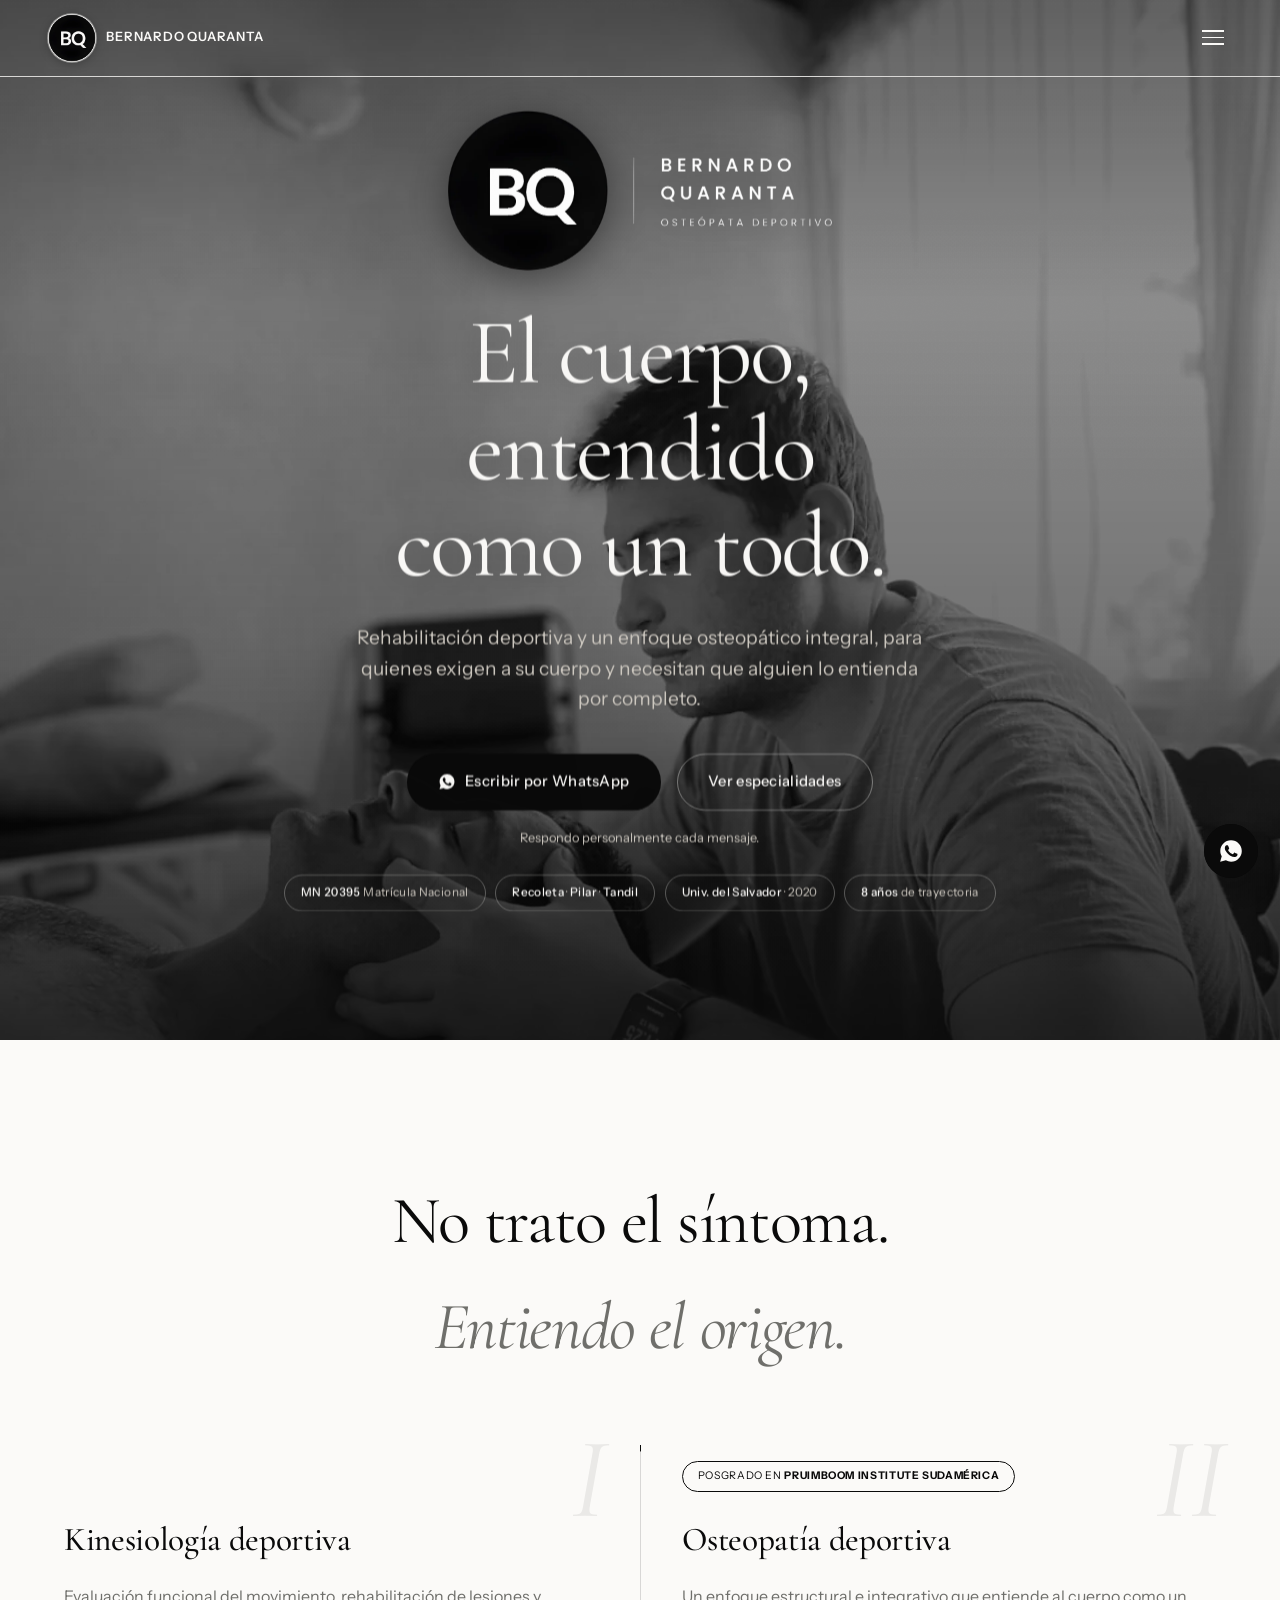
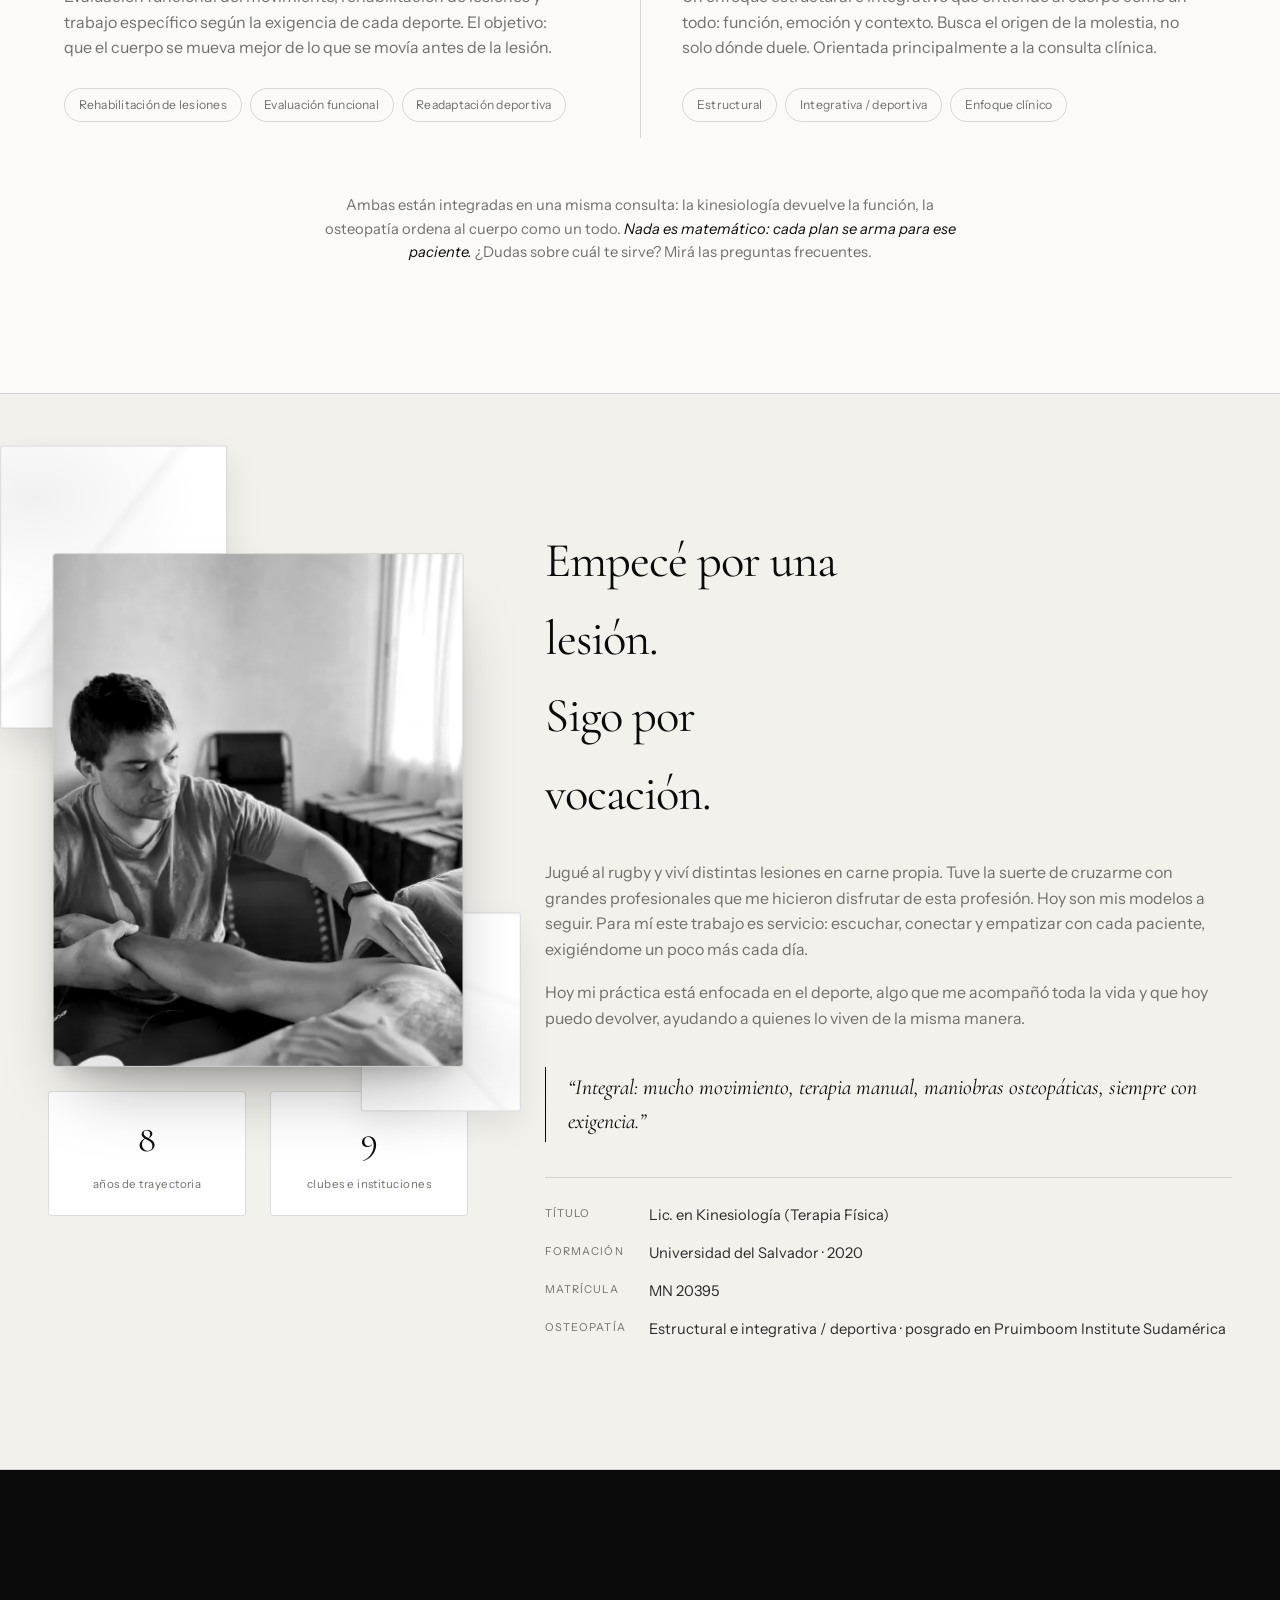
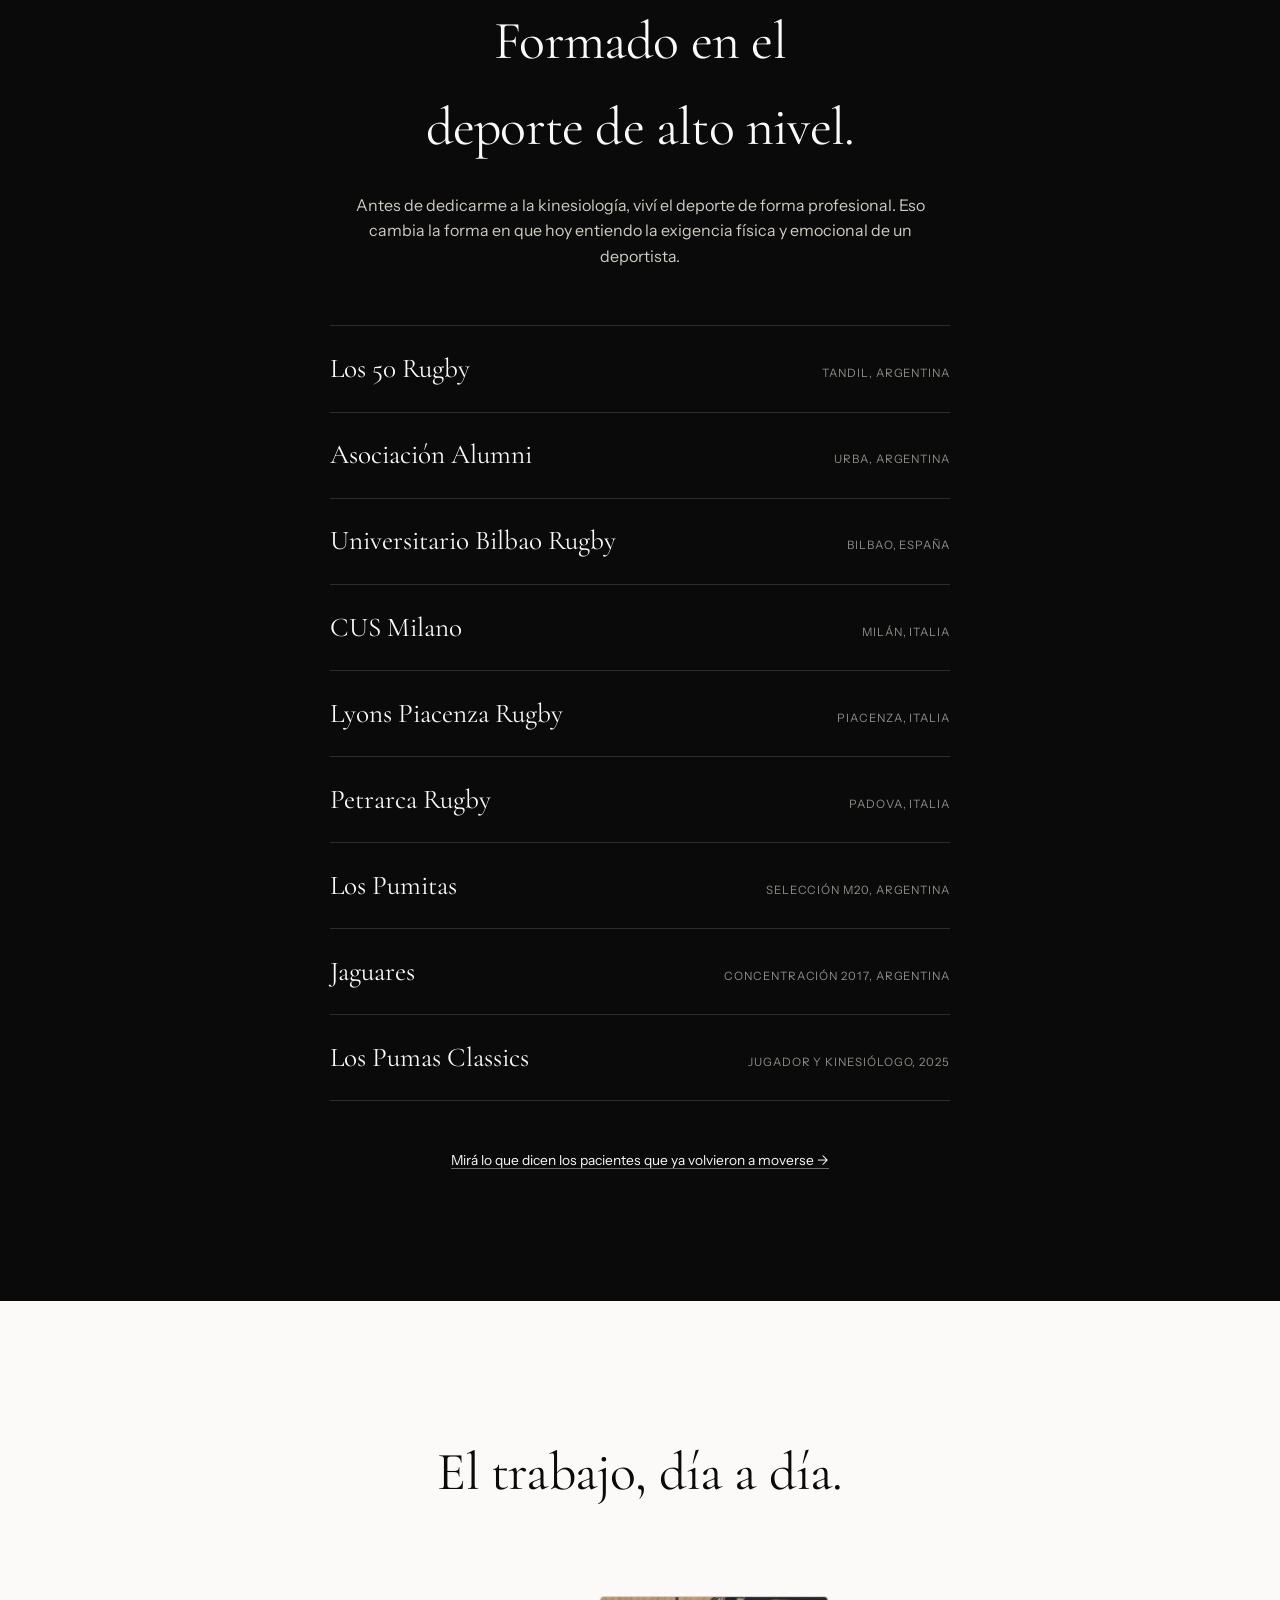
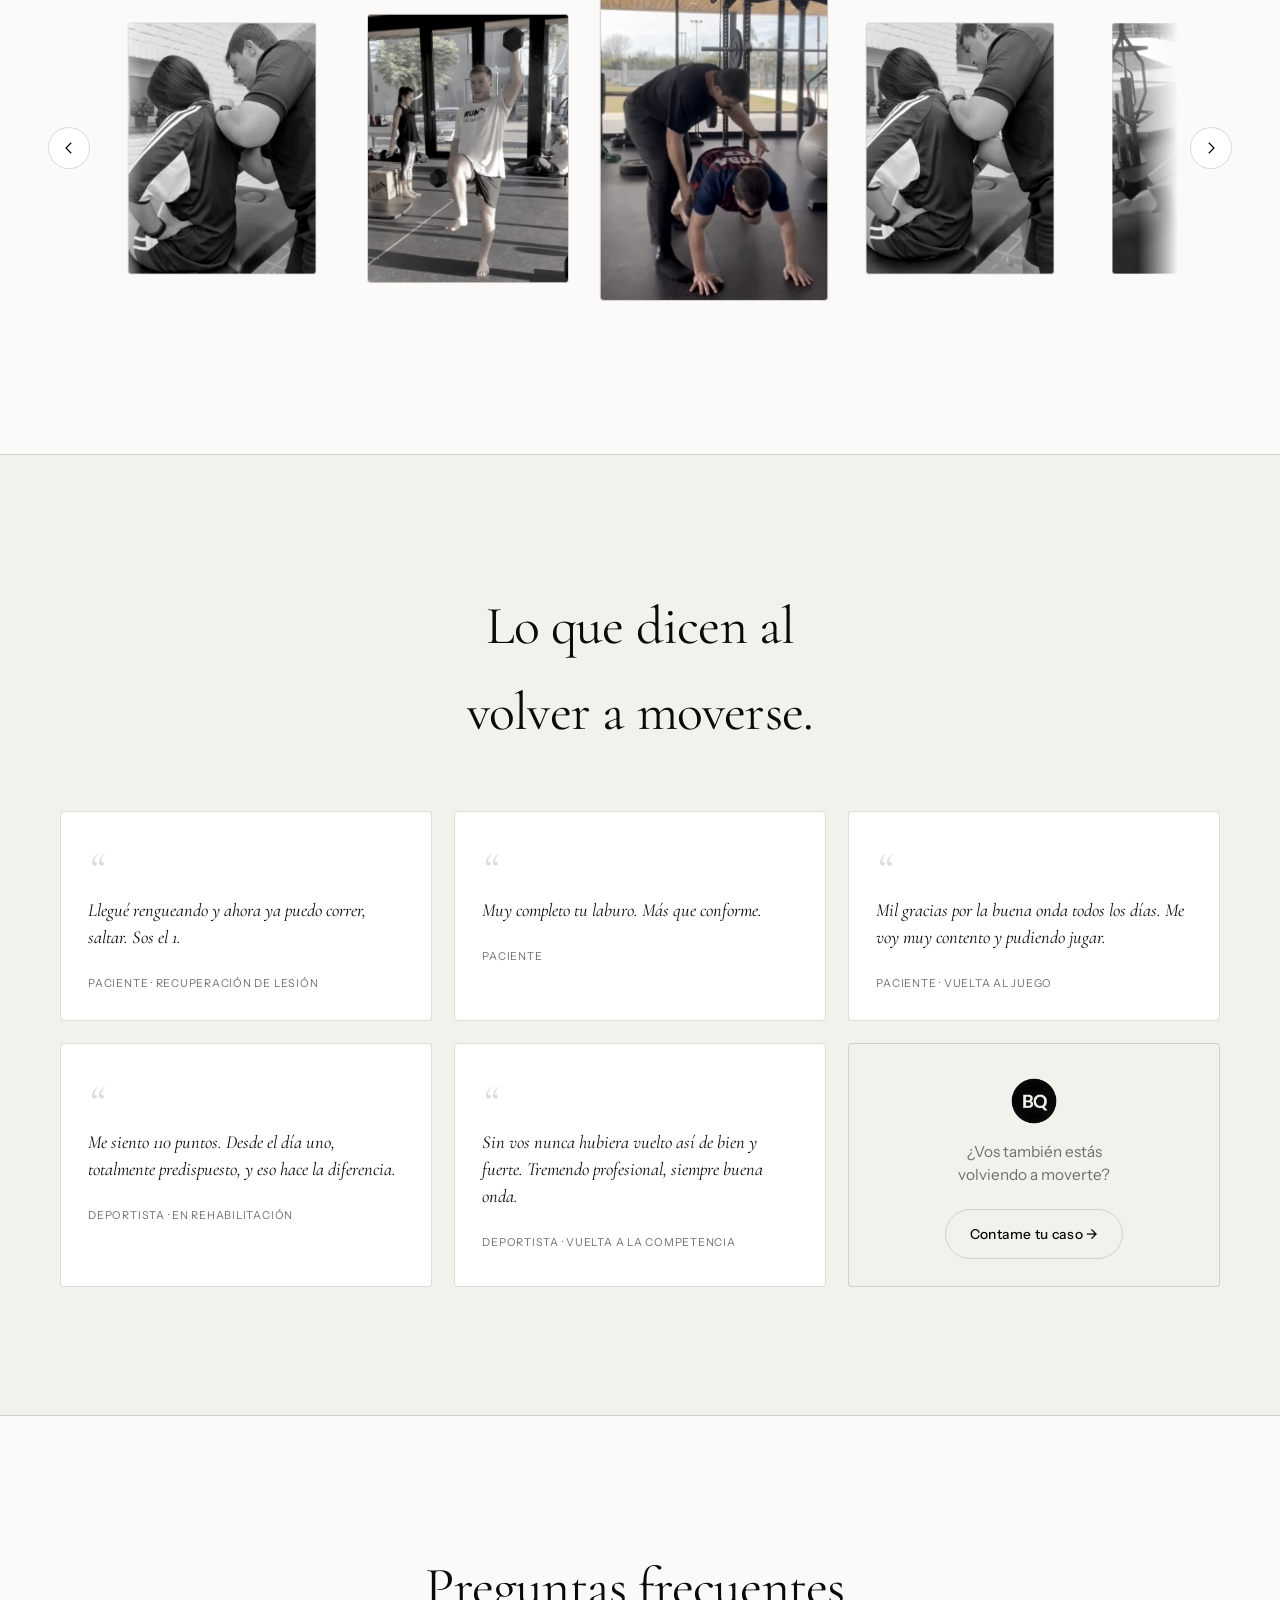
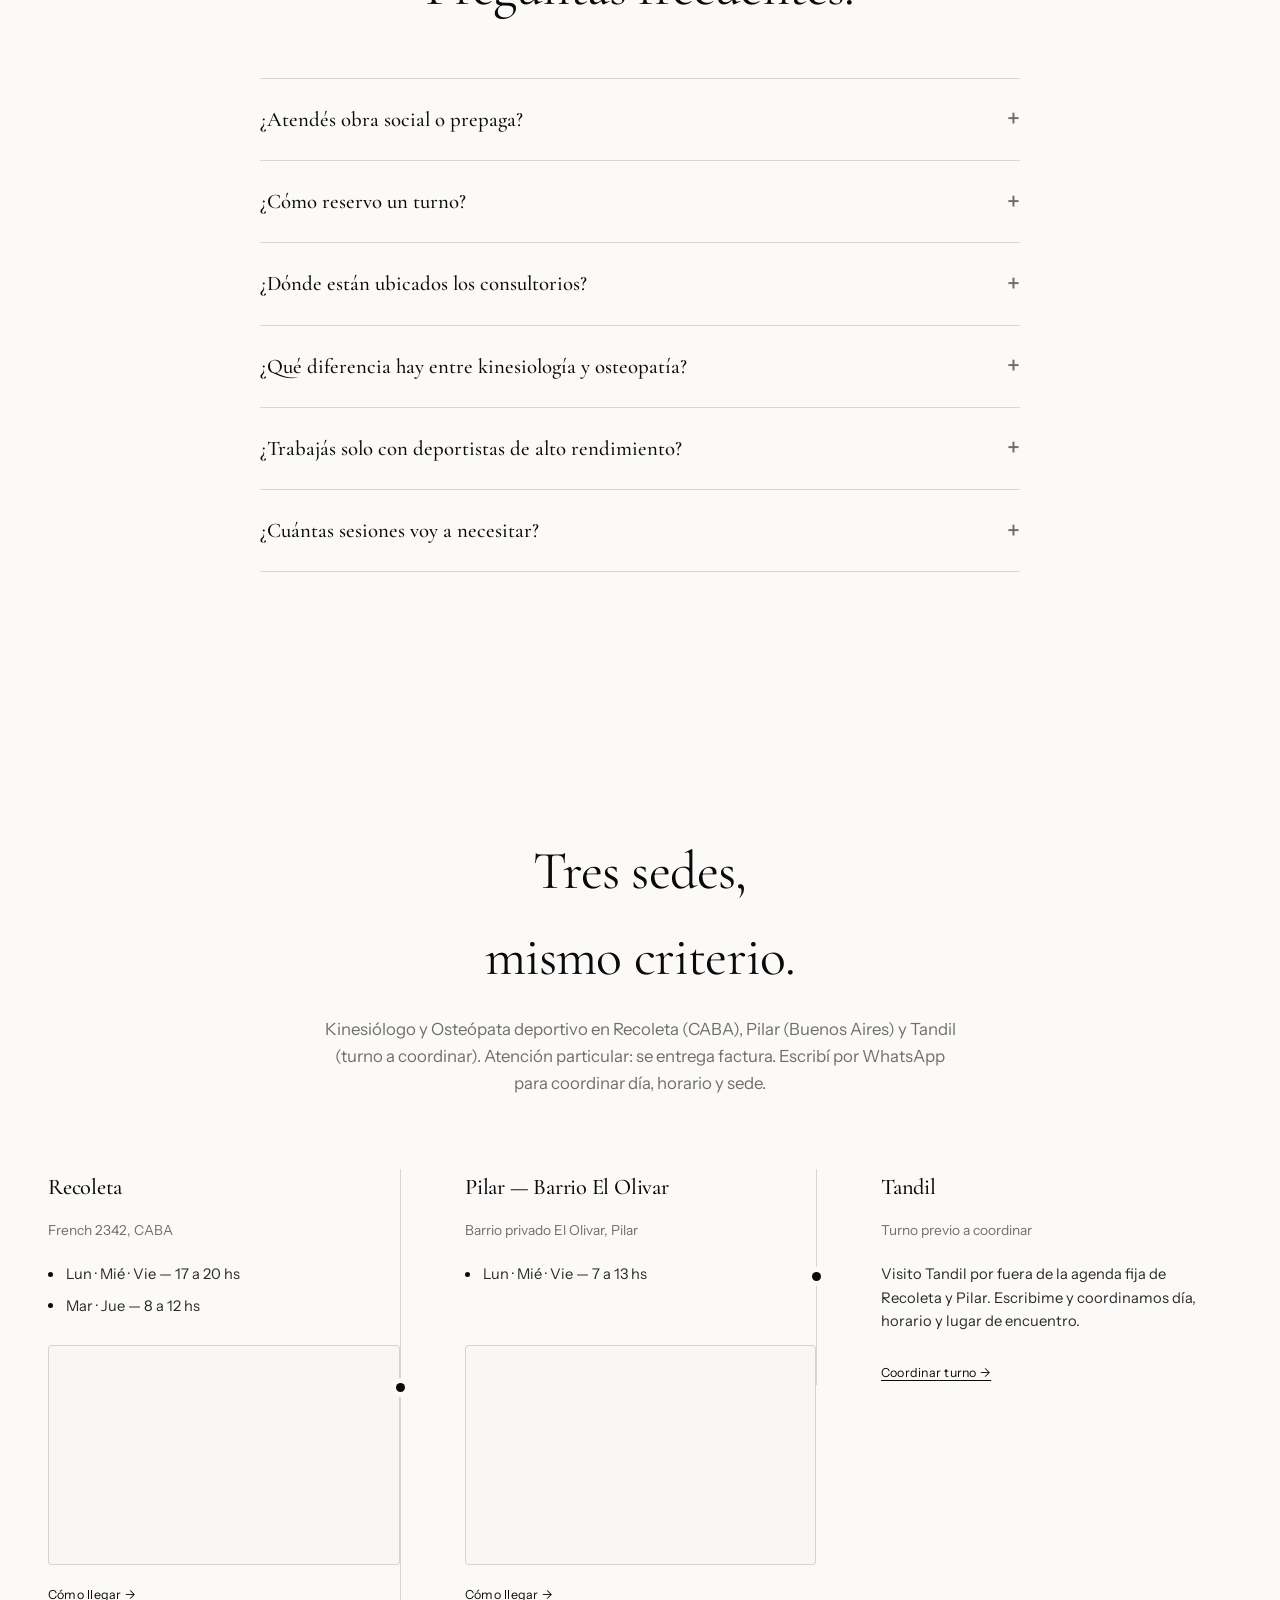
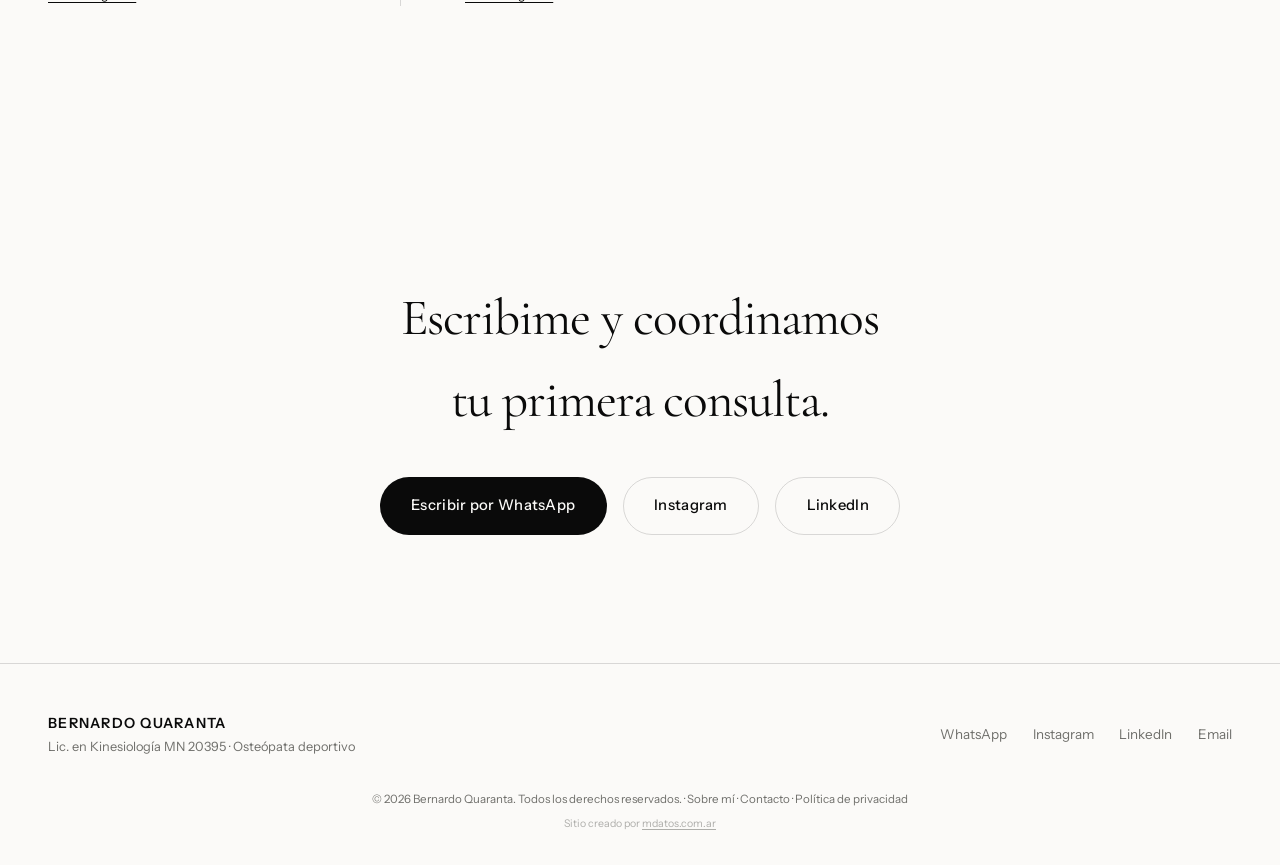
==== commit de32e333: "Centra verticalmente los mapas de Recoleta y Pilar en contacto.html El embed de Google Maps (q=...&o" ====
--- a/index.html
+++ b/index.html
@@ -22,8 +22,8 @@
 <meta name="twitter:description" content="Kinesiólogo y Osteópata deportivo en Recoleta (CABA), Pilar y Tandil. Rehabilitación y evaluación funcional para deportistas." />
 <meta name="twitter:image" content="https://bernardoquaranta.com.ar/assets/img/bernardo-quaranta-kinesiologo-osteopata-portada.jpg" />
 
-<link rel="icon" type="image/webp" href="assets/img/bernardo-quaranta-logo.webp?v=20260828o" />
-<link rel="apple-touch-icon" href="assets/img/apple-touch-icon.png?v=20260828o" />
+<link rel="icon" type="image/webp" href="assets/img/bernardo-quaranta-logo.webp?v=20260828p" />
+<link rel="apple-touch-icon" href="assets/img/apple-touch-icon.png?v=20260828p" />
 <link rel="manifest" href="manifest.json" />
 <meta name="theme-color" content="#fbfaf8" />
 <meta name="apple-mobile-web-app-title" content="Bernardo Quaranta" />
@@ -34,7 +34,7 @@
 <link rel="preconnect" href="https://fonts.gstatic.com" crossorigin />
 <link href="https://fonts.googleapis.com/css2?family=Cormorant+Garamond:ital,wght@0,300;0,400;0,500;0,600;1,400&family=Instrument+Sans:wght@400;500;600&display=swap" rel="stylesheet" />
 
-<link rel="stylesheet" href="styles.css?v=20260828o" />
+<link rel="stylesheet" href="styles.css?v=20260828p" />
 <script>document.documentElement.classList.add("has-js");</script>
 
 <script type="application/ld+json">
@@ -517,9 +517,9 @@
   <svg viewBox="0 0 24 24" width="26" height="26" fill="currentColor" aria-hidden="true"><path d="M12.04 2C6.58 2 2.13 6.45 2.13 11.91c0 1.75.46 3.46 1.32 4.96L2 22l5.25-1.38a9.9 9.9 0 0 0 4.79 1.22h.01c5.46 0 9.91-4.45 9.91-9.91C21.96 6.45 17.5 2 12.04 2Zm5.8 14.1c-.24.68-1.4 1.32-1.93 1.4-.5.08-1.13.11-1.82-.11-.42-.13-.96-.31-1.65-.6-2.9-1.25-4.8-4.18-4.94-4.37-.14-.19-1.18-1.57-1.18-3 0-1.42.75-2.12 1.02-2.41.27-.29.58-.36.78-.36.2 0 .39 0 .56.01.18.01.42-.07.65.5.24.58.82 2 .89 2.15.07.15.12.32.02.51-.1.19-.15.31-.3.48-.15.17-.31.38-.44.51-.15.15-.3.31-.13.6.17.29.75 1.24 1.61 2 1.11.99 2.04 1.3 2.33 1.44.29.15.46.13.63-.08.17-.2.72-.84.91-1.13.19-.29.38-.24.63-.14.26.1 1.64.77 1.92.91.29.15.48.22.55.34.07.13.07.72-.17 1.4Z"/></svg>
 </a>
 
-<script defer src="lib/gsap.min.js?v=20260828o"></script>
-<script defer src="lib/ScrollTrigger.min.js?v=20260828o"></script>
-<script defer src="lib/manifest.js?v=20260828o"></script>
-<script defer src="main.js?v=20260828o"></script>
+<script defer src="lib/gsap.min.js?v=20260828p"></script>
+<script defer src="lib/ScrollTrigger.min.js?v=20260828p"></script>
+<script defer src="lib/manifest.js?v=20260828p"></script>
+<script defer src="main.js?v=20260828p"></script>
 </body>
 </html>
--- a/styles.css
+++ b/styles.css
@@ -526,8 +526,8 @@
 .duo-pane ul { list-style: none; margin: 0 0 1.6rem; padding: 0; display: grid; gap: .5rem; min-height: 3.5rem; align-content: start; }
 .duo-pane li { font-size: .92rem; color: var(--ink-soft); padding-left: 1.1rem; position: relative; }
 .duo-pane li::before { content: ""; position: absolute; left: 0; top: .55rem; width: 5px; height: 5px; border-radius: 50%; background: var(--ink); }
-.loc-map { border-radius: 4px; overflow: hidden; border: 1px solid var(--line); margin-bottom: 1rem; filter: grayscale(.6) contrast(1.05); background: var(--bg-2); }
-.loc-map iframe { display: block; width: 100%; height: 220px; border: 0; }
+.loc-map { height: 220px; border-radius: 4px; overflow: hidden; border: 1px solid var(--line); margin-bottom: 1rem; filter: grayscale(.6) contrast(1.05); background: var(--bg-2); }
+.loc-map iframe { display: block; width: 100%; height: 260px; border: 0; }
 .duo-pane a.map-link { font-family: var(--font-body); font-size: .78rem; letter-spacing: .02em; color: var(--ink); text-decoration: underline; text-underline-offset: 3px; }
 
 @media (max-width: 900px) {
